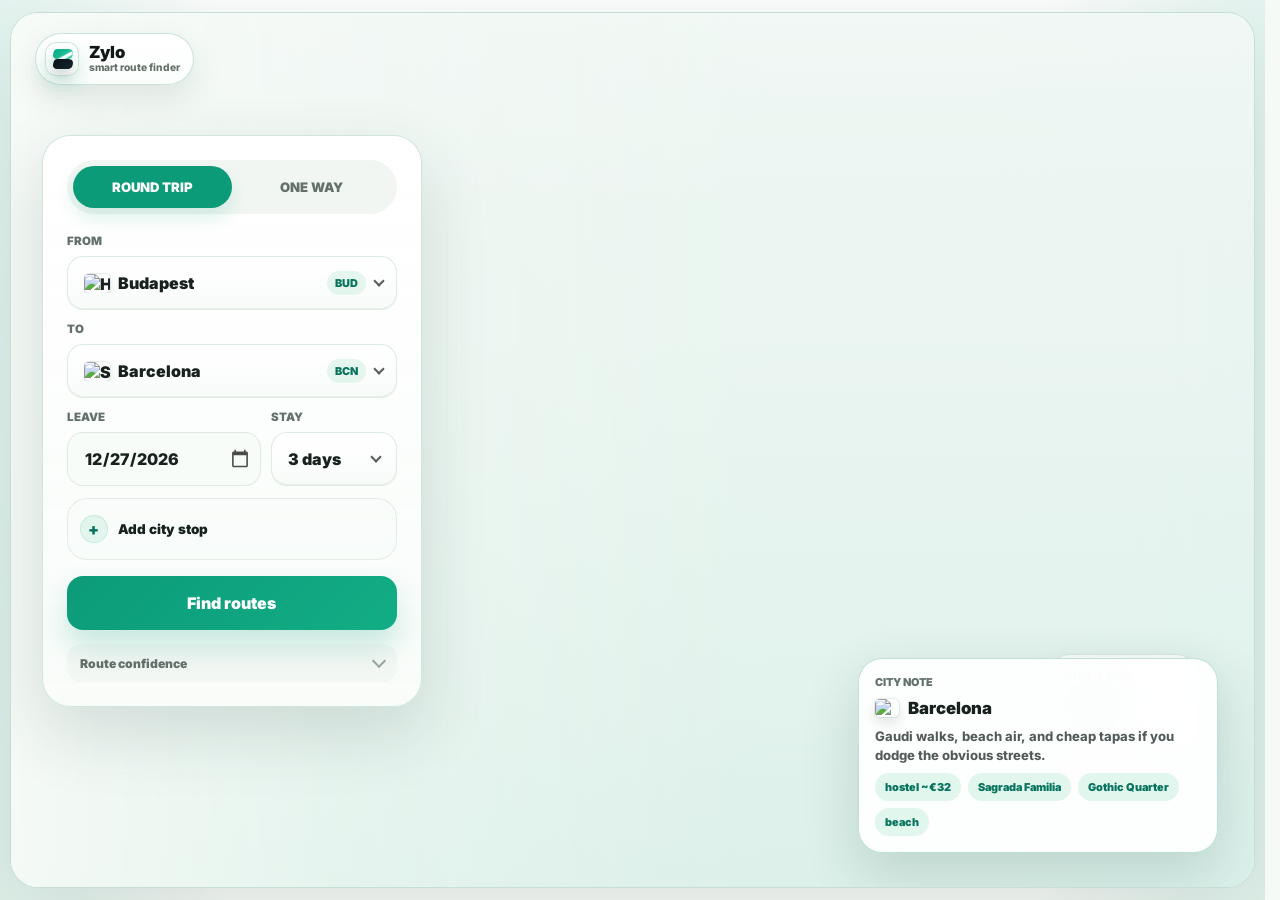
==== app.html @ 93e53271 "Fix city dropdown layering" ====
<!doctype html>
<html lang="en">
  <head>
    <meta charset="UTF-8" />
    <meta name="viewport" content="width=device-width, initial-scale=1.0" />
    <title>Zylo route map</title>
    <link rel="preconnect" href="https://fonts.googleapis.com" />
    <link rel="preconnect" href="https://fonts.gstatic.com" crossorigin />
    <link
      href="https://fonts.googleapis.com/css2?family=Instrument+Serif:ital@0;1&family=Inter:wght@500;600;700;800;900&display=swap"
      rel="stylesheet"
    />
    <link
      rel="stylesheet"
      href="https://unpkg.com/leaflet@1.9.4/dist/leaflet.css"
      integrity="sha256-p4NxAoJBhIIN+hmNHrzRCf9tD/miZyoHS5obTRR9BMY="
      crossorigin=""
    />
    <link rel="stylesheet" href="./styles.css?v=46" />
  </head>
  <body>
    <main class="page">
      <section class="map-home" id="routePlanner" aria-label="Zylo route planner" tabindex="-1">
        <header class="topbar">
          <a class="brand" href="./index.html" aria-label="Zylo home">
            <span class="brand-mark" aria-hidden="true">
              <span></span>
            </span>
            <span>
              <strong>Zylo</strong>
              <small>smart route finder</small>
            </span>
          </a>
        </header>

        <div class="map-canvas">
          <div class="route-map" id="routeMap" aria-label="Route map"></div>

          <div class="map-caption">
            <p id="mapCaption">BUD &rarr; MXP &rarr; BCN</p>
            <strong id="mapPrice">&euro;100</strong>
            <span id="mapHint">clever stop preview</span>
          </div>

          <aside class="city-insight" id="cityInsight" aria-live="polite">
            <p class="eyebrow">City note</p>
            <h2 id="insightCity">Barcelona</h2>
            <p id="insightMood">Gaudi walks, beach air, and cheap tapas if you dodge the obvious streets.</p>
            <div class="insight-tags" id="insightTags"></div>
          </aside>
        </div>

        <form class="search-card" id="tripForm" aria-label="Trip search">
          <div class="trip-toggle" role="radiogroup" aria-label="Trip type">
            <label>
              <input type="radio" name="tripType" value="round" checked />
              <span>Round trip</span>
            </label>
            <label>
              <input type="radio" name="tripType" value="oneway" />
              <span>One way</span>
            </label>
          </div>

          <div class="fields">
            <label>
              <span>From</span>
              <select id="fromCity" name="fromCity"></select>
            </label>
            <label>
              <span>To</span>
              <select id="toCity" name="toCity"></select>
            </label>
            <div class="mini-fields">
              <label>
                <span>Leave</span>
                <input id="dateOut" name="dateOut" type="date" />
              </label>
              <label id="lengthField">
                <span>Stay</span>
                <select id="tripLength" name="tripLength">
                  <option value="1">1 day</option>
                  <option value="2">2 days</option>
                  <option value="3" selected>3 days</option>
                  <option value="5">5 days</option>
                  <option value="7">1 week</option>
                </select>
              </label>
            </div>
            <div class="stopover-card">
              <label class="stop-toggle">
                <input id="addStop" type="checkbox" />
                <span>Add city stop</span>
              </label>
              <div class="stop-fields" id="stopFields">
                <label>
                  <span>Stop city</span>
                  <select id="stopCity" name="stopCity"></select>
                </label>
                <label>
                  <span>Stop days</span>
                  <select id="stopLength" name="stopLength">
                    <option value="1">1 day</option>
                    <option value="2" selected>2 days</option>
                    <option value="3">3 days</option>
                  </select>
                </label>
              </div>
            </div>
          </div>

          <button class="search-button" type="submit">Find routes</button>

          <details class="options">
            <summary>Route confidence</summary>
            <div class="option-grid">
              <label class="budget">
                <span>Budget <output id="budgetValue" for="budget">&euro;180</output></span>
                <input id="budget" name="budget" type="range" min="40" max="260" value="180" step="5" />
              </label>
              <label class="check">
                <input id="nearbyAirports" type="checkbox" checked />
                <span>
                  <span class="check-copy">
                    <strong>Nearby airports</strong>
                    <small>Try nearby cities when fares spike.</small>
                  </span>
                </span>
              </label>
              <label class="check">
                <input id="selfTransfer" type="checkbox" checked />
                <span>
                  <span class="check-copy">
                    <strong>Clever stops</strong>
                    <small>Include separate-ticket stopovers.</small>
                  </span>
                </span>
              </label>
              <label class="check">
                <input id="includeHostel" type="checkbox" checked />
                <span>
                  <span class="check-copy">
                    <strong>Hostel estimate</strong>
                    <small>Show rough overnight cost impact.</small>
                  </span>
                </span>
              </label>
              <label class="check">
                <input id="flexDates" type="checkbox" checked />
                <span>
                  <span class="check-copy">
                    <strong>Free month scan</strong>
                    <small>Try leave dates and stay lengths in the next 30 days.</small>
                  </span>
                </span>
              </label>
              <label class="check">
                <input id="backpackOnly" type="checkbox" checked />
                <span>
                  <span class="check-copy">
                    <strong>Backpack only</strong>
                    <small>Keep fares without cabin bag add-ons.</small>
                  </span>
                </span>
              </label>
              <label class="check">
                <input id="lowStress" type="checkbox" checked />
                <span>
                  <span class="check-copy">
                    <strong>Low stress</strong>
                    <small>Prefer simple routes over risky tricks.</small>
                  </span>
                </span>
              </label>
              <label class="check">
                <input id="airportSleep" type="checkbox" />
                <span>
                  <span class="check-copy">
                    <strong>Airport sleep ok</strong>
                    <small>Be more open to rough stopovers.</small>
                  </span>
                </span>
              </label>
              <div class="style-card" role="radiogroup" aria-label="Trip rating style">
                <div class="style-head">
                  <strong>Rating style</strong>
                  <small>Tell the brain what best means.</small>
                </div>
                <div class="style-options">
                  <label>
                    <input type="radio" name="tripStyle" value="balanced" checked />
                    <span>Best value</span>
                  </label>
                  <label>
                    <input type="radio" name="tripStyle" value="short" />
                    <span>Short cheap</span>
                  </label>
                  <label>
                    <input type="radio" name="tripStyle" value="longer" />
                    <span>Stay longer</span>
                  </label>
                </div>
              </div>
              <label class="budget">
                <span>Hostel comfort <output id="hostelLimitValue" for="hostelLimit">&euro;30/night</output></span>
                <input id="hostelLimit" name="hostelLimit" type="range" min="15" max="60" value="30" step="5" />
              </label>
            </div>
          </details>
        </form>
      </section>

      <section class="results" id="results" hidden>
        <div class="results-head">
          <div>
            <p class="eyebrow">Recommendations</p>
            <h2 id="resultsTitle">Best routes</h2>
          </div>
          <div class="result-meta">
            <span id="resultCount">0 routes</span>
            <span id="dataNote">Prototype fares</span>
          </div>
        </div>
        <div class="cards" id="cards"></div>
      </section>
    </main>

    <template id="routeTemplate">
      <article class="route-card">
        <div class="route-photo">
          <img alt="" loading="lazy" />
          <span class="route-badge"></span>
        </div>
        <div class="route-body">
          <div class="route-top">
            <div>
              <p class="airport-line"></p>
              <h3></h3>
            </div>
            <strong class="route-price"></strong>
          </div>
          <p class="verdict"></p>
          <div class="brain-note"></div>
          <div class="chips"></div>
          <div class="leg-groups"></div>
        </div>
        <aside class="route-side">
          <dl></dl>
          <div class="booking-links"></div>
        </aside>
      </article>
    </template>

    <script
      src="https://unpkg.com/leaflet@1.9.4/dist/leaflet.js"
      integrity="sha256-20nQCchB9co0qIjJZRGuk2/Z9VM+kNiyxNV1lvTlZBo="
      crossorigin=""
    ></script>
    <script src="./app.js?v=39"></script>
  </body>
</html>
---- styles.css ----
:root {
  --paper: #f6faf6;
  --card: #ffffff;
  --ink: #17211d;
  --muted: #64716b;
  --line: #dce8df;
  --soft: #f1f6f2;
  --green: #0c9b79;
  --green-dark: #08745d;
  --green-soft: #e2f6ed;
  --red: #ff6078;
  --gold: #f6b93d;
  --blue: #5277ff;
  --shadow: 0 24px 70px rgba(24, 60, 47, 0.12);
}

* {
  box-sizing: border-box;
}

html {
  width: 100%;
  max-width: 100%;
  overflow-x: hidden;
  background: var(--paper);
  scroll-behavior: smooth;
  scrollbar-gutter: stable;
}

body {
  width: 100%;
  max-width: 100%;
  min-height: 100vh;
  min-height: 100svh;
  margin: 0;
  overflow-x: hidden;
  color: var(--ink);
  background:
    linear-gradient(90deg, rgba(12, 155, 121, 0.1), transparent 18%, transparent 82%, rgba(12, 155, 121, 0.1)),
    linear-gradient(180deg, rgba(255, 255, 255, 0.72), rgba(246, 250, 246, 0)),
    linear-gradient(180deg, #f8fbf8, #f4faf6 58%, #f9fbf8);
  font-family: Inter, ui-sans-serif, system-ui, -apple-system, BlinkMacSystemFont, "Segoe UI", sans-serif;
  letter-spacing: 0;
}

@supports (overflow: clip) {
  html,
  body {
    overflow-x: clip;
  }
}

img,
svg,
canvas,
video {
  max-width: 100%;
}

button,
input,
select {
  font: inherit;
}

button {
  cursor: pointer;
}

.page {
  --page-pad-y: clamp(6px, 0.9vw, 12px);
  --page-pad-y-total: clamp(12px, 1.8vw, 24px);
  --page-pad-x: clamp(6px, 0.8vw, 14px);
  width: 100%;
  max-width: none;
  min-height: 100vh;
  min-height: 100svh;
  margin: 0 auto;
  padding: var(--page-pad-y) var(--page-pad-x);
  overflow-x: hidden;
}

@supports (overflow: clip) {
  .page {
    overflow-x: clip;
  }
}

.landing-body {
  background:
    radial-gradient(circle at 13% 18%, rgba(12, 155, 121, 0.14), transparent 26%),
    radial-gradient(circle at 84% 12%, rgba(255, 96, 120, 0.1), transparent 22%),
    linear-gradient(180deg, #fbfdfb 0%, #f3faf5 62%, #f8fbf8 100%);
}

.landing-shell {
  width: min(1500px, calc(100% - clamp(18px, 4vw, 72px)));
  min-height: 100vh;
  min-height: 100svh;
  margin: 0 auto;
  padding: clamp(18px, 2.2vw, 34px) 0 clamp(34px, 4vw, 70px);
}

.landing-nav {
  display: flex;
  align-items: center;
  justify-content: space-between;
  gap: 18px;
  min-width: 0;
}

.landing-brand {
  text-decoration: none;
}

.landing-links {
  display: flex;
  align-items: center;
  gap: 8px;
  padding: 5px;
  border: 1px solid rgba(220, 232, 223, 0.9);
  border-radius: 999px;
  background: rgba(255, 255, 255, 0.62);
  box-shadow: 0 18px 42px rgba(24, 60, 47, 0.08);
  backdrop-filter: blur(16px);
}

.landing-links a {
  display: inline-flex;
  align-items: center;
  justify-content: center;
  min-height: 36px;
  padding: 0 14px;
  border-radius: 999px;
  color: var(--muted);
  text-decoration: none;
  font-size: 0.82rem;
  font-weight: 900;
}

.landing-links a:last-child {
  color: #fff;
  background: var(--ink);
}

.landing-hero {
  display: grid;
  grid-template-columns: minmax(0, 0.92fr) minmax(560px, 1.08fr);
  align-items: center;
  gap: clamp(34px, 5vw, 86px);
  min-height: calc(100svh - 128px);
  padding: clamp(42px, 6vh, 82px) 0 clamp(26px, 4vh, 54px);
}

.landing-copy {
  min-width: 0;
}

.landing-copy h1 {
  max-width: 720px;
  margin: 0;
  color: #101916;
  font-family: "Instrument Serif", Georgia, serif;
  font-size: clamp(4.4rem, 7.2vw, 8.4rem);
  font-weight: 400;
  letter-spacing: 0;
  line-height: 0.84;
}

.landing-copy > p:not(.eyebrow) {
  max-width: 620px;
  margin: 26px 0 0;
  color: rgba(23, 33, 29, 0.72);
  font-size: clamp(1rem, 1.25vw, 1.18rem);
  font-weight: 750;
  line-height: 1.55;
}

.landing-actions {
  display: flex;
  align-items: center;
  flex-wrap: wrap;
  gap: 14px;
  margin-top: 30px;
}

.landing-cta {
  display: inline-flex;
  align-items: center;
  justify-content: center;
  min-height: 58px;
  padding: 0 28px;
  border-radius: 999px;
  color: #fff;
  background: var(--green);
  box-shadow: 0 18px 44px rgba(12, 155, 121, 0.22);
  text-decoration: none;
  font-weight: 950;
  transition:
    transform 160ms ease,
    box-shadow 160ms ease,
    background 160ms ease;
}

.landing-cta:hover,
.landing-cta:focus-visible {
  background: var(--green-dark);
  box-shadow: 0 24px 56px rgba(12, 155, 121, 0.25);
  transform: translateY(-2px);
}

.landing-actions span {
  color: var(--muted);
  font-size: 0.86rem;
  font-weight: 850;
}

.hero-product {
  position: relative;
  min-height: 620px;
  overflow: hidden;
  border: 1px solid rgba(199, 225, 215, 0.94);
  border-radius: clamp(28px, 3vw, 42px);
  background:
    linear-gradient(90deg, rgba(255, 255, 255, 0.9), rgba(255, 255, 255, 0.22) 40%, rgba(255, 255, 255, 0)),
    linear-gradient(135deg, rgba(12, 155, 121, 0.12), transparent 34%),
    #dbeee9;
  box-shadow:
    0 34px 90px rgba(24, 60, 47, 0.14),
    inset 0 1px 0 rgba(255, 255, 255, 0.92);
}

.hero-product::before {
  content: "";
  position: absolute;
  inset: 0;
  background:
    radial-gradient(circle at 24% 28%, rgba(255, 255, 255, 0.9), transparent 9%),
    radial-gradient(circle at 74% 30%, rgba(255, 255, 255, 0.62), transparent 14%),
    linear-gradient(28deg, transparent 0 38%, rgba(255, 255, 255, 0.38) 39% 41%, transparent 42%),
    linear-gradient(152deg, transparent 0 32%, rgba(24, 60, 47, 0.09) 33% 34%, transparent 35%),
    repeating-linear-gradient(28deg, rgba(24, 60, 47, 0.06) 0 1px, transparent 1px 58px),
    linear-gradient(180deg, rgba(255, 255, 255, 0.28), transparent);
  opacity: 0.8;
}

.hero-search {
  position: absolute;
  left: clamp(22px, 4vw, 54px);
  top: clamp(28px, 6vh, 70px);
  z-index: 2;
  width: min(470px, calc(100% - 44px));
  padding: 18px;
  border: 1px solid rgba(220, 232, 223, 0.94);
  border-radius: 30px;
  background: rgba(255, 255, 255, 0.9);
  box-shadow: 0 28px 72px rgba(24, 60, 47, 0.14);
  backdrop-filter: blur(18px);
}

.hero-tabs {
  display: grid;
  grid-template-columns: 1fr 1fr;
  gap: 5px;
  padding: 5px;
  border-radius: 999px;
  background: var(--soft);
}

.hero-tabs span {
  display: grid;
  min-height: 42px;
  place-items: center;
  border-radius: 999px;
  color: var(--muted);
  font-size: 0.78rem;
  font-weight: 950;
  text-transform: uppercase;
}

.hero-tabs span:first-child {
  color: #fff;
  background: var(--green);
  box-shadow: 0 12px 24px rgba(12, 155, 121, 0.18);
}

.hero-fields {
  display: grid;
  gap: 10px;
  margin: 18px 0;
}

.hero-fields div {
  display: grid;
  gap: 5px;
  min-height: 70px;
  padding: 14px 16px;
  border: 1px solid rgba(220, 232, 223, 0.94);
  border-radius: 18px;
  background: rgba(246, 250, 246, 0.74);
}

.hero-fields small,
.route-fare small,
.deal-card small {
  color: var(--muted);
  font-size: 0.74rem;
  font-weight: 950;
  text-transform: uppercase;
}

.hero-fields strong {
  color: var(--ink);
  font-size: 1.06rem;
  font-weight: 950;
}

.hero-search > a {
  display: grid;
  min-height: 54px;
  place-items: center;
  border-radius: 18px;
  color: #fff;
  background: var(--green);
  text-decoration: none;
  font-weight: 950;
}

.hero-map {
  position: absolute;
  inset: 0;
  z-index: 1;
}

.hero-map svg {
  position: absolute;
  right: 2%;
  bottom: 17%;
  width: 74%;
  height: auto;
  overflow: visible;
}

.hero-map path {
  fill: none;
  stroke: rgba(23, 33, 29, 0.62);
  stroke-width: 5;
  stroke-linecap: round;
  stroke-dasharray: 14 12;
}

.map-dot {
  position: absolute;
  z-index: 2;
  width: 17px;
  height: 17px;
  border: 5px solid #fff;
  border-radius: 999px;
  box-shadow: 0 10px 24px rgba(24, 60, 47, 0.18);
}

.map-dot--bud {
  right: 13%;
  top: 30%;
  background: var(--green);
}

.map-dot--bcn {
  left: 44%;
  bottom: 24%;
  background: var(--red);
}

.city-chip {
  position: absolute;
  z-index: 3;
  min-height: 42px;
  padding: 0 18px;
  border-radius: 999px;
  background: rgba(255, 255, 255, 0.9);
  box-shadow: 0 18px 36px rgba(24, 60, 47, 0.12);
  color: var(--ink);
  font-weight: 950;
  line-height: 42px;
}

.city-chip--bud {
  right: 6%;
  top: 27%;
}

.city-chip--bcn {
  left: 48%;
  bottom: 21%;
  background: var(--pink);
}

.route-fare {
  position: absolute;
  right: clamp(22px, 4vw, 52px);
  bottom: clamp(24px, 5vh, 56px);
  z-index: 4;
  display: grid;
  width: min(260px, 42%);
  gap: 4px;
  padding: 22px;
  border: 1px solid rgba(220, 232, 223, 0.94);
  border-radius: 28px;
  background: rgba(255, 255, 255, 0.92);
  box-shadow: 0 28px 72px rgba(24, 60, 47, 0.14);
  backdrop-filter: blur(18px);
}

.route-fare strong {
  color: #dc5c45;
  font-family: "Instrument Serif", Georgia, serif;
  font-size: clamp(3rem, 5vw, 4.8rem);
  font-weight: 400;
  line-height: 0.85;
}

.route-fare span {
  color: var(--green-dark);
  font-size: 0.86rem;
  font-weight: 950;
}

.landing-strip {
  display: grid;
  grid-template-columns: repeat(3, minmax(0, 1fr));
  gap: 14px;
  margin-top: 8px;
}

.landing-strip article,
.deal-card {
  border: 1px solid rgba(220, 232, 223, 0.94);
  border-radius: 26px;
  background: rgba(255, 255, 255, 0.72);
  box-shadow: 0 18px 50px rgba(24, 60, 47, 0.08);
  backdrop-filter: blur(14px);
}

.landing-strip article {
  min-height: 150px;
  padding: 24px;
}

.landing-strip span {
  display: inline-flex;
  align-items: center;
  justify-content: center;
  width: 38px;
  height: 38px;
  margin-bottom: 16px;
  border-radius: 14px;
  color: var(--green-dark);
  background: var(--green-soft);
  font-size: 0.78rem;
  font-weight: 950;
}

.landing-strip strong {
  display: block;
  color: var(--ink);
  font-size: 1.02rem;
  font-weight: 950;
}

.landing-strip p,
.deal-card p {
  margin: 8px 0 0;
  color: var(--muted);
  font-size: 0.92rem;
  font-weight: 750;
  line-height: 1.42;
}

.landing-deals {
  display: grid;
  grid-template-columns: 0.86fr 1.14fr;
  align-items: start;
  gap: clamp(26px, 4vw, 58px);
  padding: clamp(70px, 8vw, 120px) 0 20px;
}

.landing-deals h2 {
  max-width: 560px;
  margin: 0;
  color: var(--ink);
  font-family: "Instrument Serif", Georgia, serif;
  font-size: clamp(3.8rem, 6.2vw, 7.4rem);
  font-weight: 400;
  line-height: 0.82;
}

.deal-grid {
  display: grid;
  gap: 14px;
}

.deal-card {
  display: grid;
  grid-template-columns: minmax(0, 1fr) auto;
  gap: 8px 18px;
  padding: 22px;
}

.deal-card h3 {
  margin: 0;
  color: var(--ink);
  font-size: 1.14rem;
  font-weight: 950;
}

.deal-card strong {
  grid-row: span 2;
  color: var(--green);
  font-family: "Instrument Serif", Georgia, serif;
  font-size: 3.4rem;
  font-weight: 400;
  line-height: 0.9;
}

.deal-card p {
  grid-column: 1 / -1;
}

.deal-card--best {
  border-color: rgba(12, 155, 121, 0.28);
  background: linear-gradient(135deg, rgba(226, 246, 237, 0.92), rgba(255, 255, 255, 0.82));
}

.intro-home {
  position: relative;
  display: grid;
  grid-template-rows: auto minmax(0, 1fr) auto;
  width: 100%;
  min-height: calc(100vh - 82px);
  min-height: calc(100svh - 82px);
  margin-bottom: clamp(10px, 1.2vw, 16px);
  overflow: hidden;
  border: 1px solid rgba(210, 229, 218, 0.94);
  border-radius: clamp(24px, 2.4vw, 36px);
  background:
    linear-gradient(90deg, rgba(246, 250, 246, 0.99) 0 30%, rgba(246, 250, 246, 0.86) 52%, rgba(246, 250, 246, 0.6)),
    linear-gradient(180deg, rgba(255, 255, 255, 0.2), rgba(226, 246, 237, 0.72)),
    url("https://images.unsplash.com/photo-1549877452-9c387954fbc2?auto=format&fit=crop&w=1400&q=82") left bottom / 44vw auto no-repeat,
    url("https://images.unsplash.com/photo-1539037116277-4db20889f2d4?auto=format&fit=crop&w=1400&q=82") right 8% top 12% / 46vw auto no-repeat,
    #f8fbf8;
  box-shadow:
    0 32px 86px rgba(24, 60, 47, 0.11),
    inset 0 1px 0 rgba(255, 255, 255, 0.92);
}

.intro-home::before {
  content: "";
  position: absolute;
  inset: 0;
  pointer-events: none;
  background:
    radial-gradient(circle at 24% 34%, rgba(12, 155, 121, 0.13), transparent 24%),
    radial-gradient(circle at 74% 30%, rgba(255, 96, 120, 0.14), transparent 20%),
    linear-gradient(180deg, rgba(255, 255, 255, 0.76), transparent 42%, rgba(246, 250, 246, 0.98));
}

.intro-home::after {
  content: "";
  position: absolute;
  right: clamp(18px, 4vw, 78px);
  bottom: clamp(90px, 13vh, 150px);
  width: min(44vw, 560px);
  aspect-ratio: 1.65;
  border: 1px solid rgba(255, 255, 255, 0.7);
  border-radius: 36px;
  background:
    linear-gradient(135deg, rgba(255, 255, 255, 0.18), rgba(255, 255, 255, 0.48)),
    rgba(255, 255, 255, 0.26);
  box-shadow:
    0 34px 90px rgba(24, 60, 47, 0.12),
    inset 0 1px 0 rgba(255, 255, 255, 0.82);
  transform: rotate(-4deg);
  backdrop-filter: blur(12px);
}

.intro-nav {
  position: relative;
  z-index: 2;
  display: flex;
  align-items: center;
  justify-content: space-between;
  gap: 18px;
  padding: clamp(18px, 2.1vw, 30px) clamp(20px, 4vw, 72px);
}

.brand--intro {
  box-shadow: 0 18px 42px rgba(24, 60, 47, 0.12);
}

.intro-nav-link {
  display: inline-flex;
  align-items: center;
  justify-content: center;
  min-height: 42px;
  padding: 0 18px;
  border: 1px solid rgba(190, 224, 211, 0.94);
  border-radius: 999px;
  color: var(--ink);
  background: rgba(255, 255, 255, 0.74);
  text-decoration: none;
  font-size: 0.86rem;
  font-weight: 900;
  box-shadow: 0 14px 32px rgba(24, 60, 47, 0.08);
  backdrop-filter: blur(14px);
}

.intro-copy {
  position: relative;
  z-index: 2;
  align-self: center;
  width: min(720px, calc(100% - 42px));
  margin-left: clamp(20px, 15vw, 280px);
  padding: clamp(36px, 6vh, 66px) 0 clamp(28px, 5vh, 48px);
}

.intro-copy .eyebrow {
  margin-bottom: 14px;
}

.intro-copy h1 {
  max-width: 760px;
  margin: 0;
  color: #101916;
  font-family: "Instrument Serif", Georgia, serif;
  font-size: clamp(4.2rem, 10vw, 10.4rem);
  font-weight: 400;
  letter-spacing: 0;
  line-height: 0.78;
}

.intro-copy p:not(.eyebrow) {
  max-width: 600px;
  margin: clamp(24px, 3vw, 34px) 0 0;
  color: rgba(23, 33, 29, 0.72);
  font-size: clamp(1rem, 1.3vw, 1.2rem);
  font-weight: 700;
  line-height: 1.48;
}

.intro-actions {
  display: flex;
  align-items: center;
  flex-wrap: wrap;
  gap: 14px;
  margin-top: 28px;
}

.intro-button {
  display: inline-flex;
  align-items: center;
  justify-content: center;
  min-height: 58px;
  padding: 0 26px;
  border-radius: 999px;
  color: #fff;
  background: #101916;
  text-decoration: none;
  font-weight: 900;
  box-shadow: 0 18px 44px rgba(16, 25, 22, 0.18);
  transition:
    transform 160ms ease,
    box-shadow 160ms ease;
}

.intro-button:hover,
.intro-button:focus-visible {
  transform: translateY(-2px);
  box-shadow: 0 22px 52px rgba(16, 25, 22, 0.22);
}

.intro-actions span {
  color: var(--muted);
  font-size: 0.84rem;
  font-weight: 800;
}

.intro-scene {
  position: absolute;
  z-index: 2;
  right: clamp(32px, 7vw, 130px);
  bottom: clamp(114px, 16vh, 184px);
  width: min(34vw, 430px);
  aspect-ratio: 1.35;
  pointer-events: none;
}

.intro-photo {
  position: absolute;
  overflow: hidden;
  border: 1px solid rgba(255, 255, 255, 0.78);
  border-radius: 28px;
  background-position: center;
  background-size: cover;
  box-shadow: 0 22px 56px rgba(24, 60, 47, 0.16);
}

.intro-photo::after {
  content: "";
  position: absolute;
  inset: 0;
  background: linear-gradient(180deg, rgba(255, 255, 255, 0.1), rgba(12, 155, 121, 0.18));
}

.intro-photo--budapest {
  left: 0;
  bottom: 0;
  width: 72%;
  height: 66%;
  background-image: url("https://images.unsplash.com/photo-1549877452-9c387954fbc2?auto=format&fit=crop&w=900&q=82");
  transform: rotate(-5deg);
}

.intro-photo--barcelona {
  right: 0;
  top: 0;
  width: 64%;
  height: 58%;
  background-image: url("https://images.unsplash.com/photo-1539037116277-4db20889f2d4?auto=format&fit=crop&w=900&q=82");
  transform: rotate(7deg);
}

.intro-ticket {
  position: absolute;
  left: 26%;
  top: 28%;
  display: grid;
  width: min(250px, 62%);
  gap: 4px;
  padding: 18px 20px;
  border: 1px solid rgba(220, 232, 223, 0.9);
  border-radius: 26px;
  background: rgba(255, 255, 255, 0.88);
  box-shadow: 0 22px 58px rgba(24, 60, 47, 0.14);
  backdrop-filter: blur(14px);
}

.intro-ticket small {
  color: var(--muted);
  font-size: 0.76rem;
  font-weight: 900;
}

.intro-ticket strong {
  color: #dc5c45;
  font-family: "Instrument Serif", Georgia, serif;
  font-size: clamp(2.5rem, 4vw, 4rem);
  font-weight: 400;
  line-height: 0.82;
}

.intro-ticket span {
  color: var(--green-dark);
  font-size: 0.8rem;
  font-weight: 900;
}

.intro-sticker {
  position: absolute;
  display: grid;
  place-items: center;
  width: clamp(50px, 5.4vw, 72px);
  aspect-ratio: 1;
  border: 1px solid rgba(220, 232, 223, 0.82);
  border-radius: 22px;
  background: rgba(255, 255, 255, 0.86);
  box-shadow: 0 18px 42px rgba(24, 60, 47, 0.12);
  font-size: clamp(1.4rem, 2.2vw, 2rem);
  animation: float-soft 5.5s ease-in-out infinite;
  backdrop-filter: blur(12px);
}

.intro-sticker--plane {
  left: 5%;
  top: 0;
}

.intro-sticker--bed {
  right: 8%;
  bottom: 2%;
  animation-delay: -1.4s;
}

.intro-sticker--bag {
  right: -4%;
  top: 38%;
  animation-delay: -2.6s;
}

.intro-proof {
  position: relative;
  z-index: 2;
  display: flex;
  align-items: center;
  justify-content: center;
  flex-wrap: wrap;
  gap: 10px;
  padding: 0 clamp(20px, 4vw, 72px) clamp(22px, 3vw, 34px);
}

.intro-proof span {
  display: inline-flex;
  align-items: center;
  min-height: 36px;
  padding: 0 16px;
  border: 1px solid rgba(220, 232, 223, 0.94);
  border-radius: 999px;
  color: var(--muted);
  background: rgba(255, 255, 255, 0.72);
  font-size: 0.82rem;
  font-weight: 900;
  box-shadow: 0 12px 28px rgba(24, 60, 47, 0.06);
  backdrop-filter: blur(12px);
}

.map-home {
  position: relative;
  width: 100%;
  height: calc(100vh - var(--page-pad-y-total));
  height: calc(100svh - var(--page-pad-y-total));
  min-height: 620px;
  min-height: min(620px, calc(100svh - var(--page-pad-y-total)));
  min-width: 0;
  overflow: hidden;
  border: 1px solid rgba(195, 222, 211, 0.94);
  border-radius: clamp(22px, 2.2vw, 34px);
  background:
    linear-gradient(90deg, rgba(255, 255, 255, 0.98), rgba(255, 255, 255, 0.48) 34%, rgba(255, 255, 255, 0.08)),
    #edf6ef;
  box-shadow:
    0 30px 90px rgba(24, 60, 47, 0.13),
    inset 0 1px 0 rgba(255, 255, 255, 0.92);
}

.map-home::before {
  content: "";
  position: absolute;
  inset: 0;
  z-index: 3;
  pointer-events: none;
  border-radius: inherit;
  background:
    linear-gradient(90deg, rgba(12, 155, 121, 0.12), transparent 22%, transparent 78%, rgba(82, 119, 255, 0.08)),
    linear-gradient(180deg, rgba(255, 255, 255, 0.42), transparent 24%, transparent 76%, rgba(12, 155, 121, 0.06));
  mix-blend-mode: soft-light;
}

.topbar {
  position: relative;
  z-index: 5;
  display: flex;
  align-items: center;
  min-width: 0;
  padding: clamp(14px, 1.9vw, 20px) clamp(14px, 2.3vw, 24px);
}

.brand {
  display: flex;
  align-items: center;
  min-width: 0;
}

.brand {
  width: max-content;
  max-width: 100%;
  gap: 10px;
  padding: 8px 13px 8px 9px;
  border: 1px solid rgba(190, 224, 211, 0.82);
  border-radius: 999px;
  color: var(--ink);
  background:
    linear-gradient(180deg, rgba(255, 255, 255, 0.92), rgba(249, 253, 250, 0.78)),
    rgba(255, 255, 255, 0.82);
  text-decoration: none;
  box-shadow: 0 14px 32px rgba(24, 60, 47, 0.1);
  backdrop-filter: blur(14px);
}

.brand-mark {
  position: relative;
  width: 34px;
  height: 34px;
  flex: 0 0 auto;
  border-radius: 11px;
  background:
    radial-gradient(circle at 24% 78%, rgba(255, 255, 255, 0.9) 0 2px, transparent 3px),
    linear-gradient(145deg, rgba(255, 255, 255, 0.86), rgba(246, 250, 246, 0.34));
  box-shadow:
    inset 0 0 0 1px rgba(196, 230, 217, 0.9),
    0 10px 22px rgba(12, 155, 121, 0.15);
}

.brand-mark::before,
.brand-mark::after,
.brand-mark span {
  content: "";
  position: absolute;
  left: 8px;
  width: 20px;
  height: 10px;
  border-radius: 3px 6px 3px 6px;
  transform: skewX(-18deg) rotate(-1deg);
}

.brand-mark::before {
  top: 7px;
  background: linear-gradient(135deg, #07a985, #32d1a4);
  box-shadow: 0 6px 12px rgba(12, 155, 121, 0.23);
}

.brand-mark::after {
  top: 17px;
  background: linear-gradient(135deg, #07131a, #15242b);
  box-shadow: 0 7px 14px rgba(7, 19, 26, 0.22);
}

.brand-mark span {
  top: 14px;
  left: 9px;
  width: 18px;
  height: 4px;
  border-radius: 999px;
  background: rgba(255, 255, 255, 0.96);
  transform: skewX(-24deg) rotate(-36deg);
  box-shadow: 0 0 0 1px rgba(255, 255, 255, 0.22);
}

.brand span:last-child {
  display: grid;
  min-width: 0;
  gap: 1px;
}

.brand strong {
  color: #101916;
  font-size: 1.04rem;
  font-weight: 900;
  letter-spacing: -0.01em;
  line-height: 0.94;
}

.brand small {
  color: var(--muted);
  font-size: 0.64rem;
  font-weight: 800;
  line-height: 1;
}

.map-canvas {
  position: absolute;
  inset: 0;
  z-index: 1;
  overflow: hidden;
  isolation: isolate;
}

.route-map {
  position: absolute;
  inset: 0;
  z-index: 0;
  background: #eaf5f0;
}

.route-map::after {
  content: "";
  position: absolute;
  inset: 0;
  z-index: 350;
  pointer-events: none;
  background:
    linear-gradient(90deg, rgba(246, 250, 246, 0.98), rgba(246, 250, 246, 0.36) 26%, rgba(246, 250, 246, 0.04) 58%),
    linear-gradient(180deg, rgba(246, 250, 246, 0.18), transparent 36%, rgba(12, 155, 121, 0.06));
}

.leaflet-container {
  width: 100%;
  height: 100%;
  background: #eaf5f0;
  font-family: inherit;
}

.leaflet-control-container {
  font-family: inherit;
}

.leaflet-tile-pane {
  filter: saturate(0.74) contrast(0.94) brightness(1.06);
}

.leaflet-marker-icon.city-pin-icon {
  width: auto !important;
  height: auto !important;
  border: 0;
  background: transparent;
  overflow: visible !important;
  pointer-events: none;
}

.leaflet-control-attribution {
  color: rgba(100, 113, 107, 0.72);
  background: rgba(255, 255, 255, 0.55) !important;
  border-radius: 999px 0 0 0;
  font-size: 0.62rem;
}

.leaflet-overlay-pane svg path.route-shadow {
  stroke: rgba(255, 255, 255, 0.88);
  stroke-width: 8;
  stroke-linecap: round;
}

.leaflet-overlay-pane svg path.route-line {
  stroke: rgba(23, 33, 29, 0.72);
  stroke-width: 3;
  stroke-linecap: round;
  stroke-dasharray: 9 8;
}

.city-pin {
  --pin-bg: rgba(232, 248, 241, 0.92);
  --pin-border: rgba(196, 225, 214, 0.88);
  --pin-dot: #121a17;
  --pin-shadow: rgba(24, 60, 47, 0.16);
  display: inline-flex;
  align-items: center;
  gap: 9px;
  min-height: 30px;
  padding: 0;
  color: var(--ink);
  filter: drop-shadow(0 12px 20px rgba(24, 60, 47, 0.12));
  font-size: 0.92rem;
  font-weight: 900;
  line-height: 1;
  white-space: nowrap;
}

.city-pin i {
  position: relative;
  z-index: 2;
  width: 13px;
  height: 13px;
  flex: 0 0 auto;
  border-radius: 50%;
  background: var(--pin-dot);
  box-shadow:
    0 0 0 5px rgba(255, 255, 255, 0.82),
    0 8px 18px var(--pin-shadow);
}

.city-pin.to {
  --pin-bg: rgba(255, 235, 239, 0.94);
  --pin-border: rgba(255, 185, 196, 0.86);
  --pin-dot: var(--red);
  --pin-shadow: rgba(255, 96, 120, 0.24);
}

.city-pin.stop {
  --pin-bg: rgba(255, 245, 218, 0.94);
  --pin-border: rgba(239, 196, 106, 0.86);
  --pin-dot: #f3b72b;
  --pin-shadow: rgba(243, 183, 43, 0.24);
}

.city-pin span {
  position: relative;
  z-index: 1;
  display: inline-flex;
  align-items: center;
  gap: 7px;
  min-height: 30px;
  padding: 0 11px;
  border: 1px solid var(--pin-border);
  border-radius: 999px;
  background: var(--pin-bg);
  box-shadow: 0 10px 22px rgba(24, 60, 47, 0.08);
  backdrop-filter: blur(10px);
}

.city-pin .flag-badge {
  width: 22px;
  height: 16px;
  border-radius: 5px;
}

.city-pin span::before {
  content: "";
  position: absolute;
  top: 50%;
  left: -8px;
  width: 8px;
  height: 2px;
  background: var(--pin-border);
  transform: translateY(-50%);
}

.map-caption {
  position: absolute;
  right: 56px;
  bottom: 130px;
  z-index: 1150;
  display: grid;
  gap: 3px;
  min-width: 150px;
  padding: 14px 16px;
  border: 1px solid rgba(213, 227, 217, 0.86);
  border-radius: 22px;
  background: rgba(255, 255, 255, 0.74);
  box-shadow: 0 18px 40px rgba(24, 60, 47, 0.09);
  backdrop-filter: blur(18px);
}

.map-caption p,
.map-caption span {
  margin: 0;
  color: var(--muted);
  font-size: 0.74rem;
  font-weight: 900;
}

.map-caption strong {
  color: var(--green);
  font-family: "Instrument Serif", Georgia, serif;
  font-size: 2.75rem;
  font-weight: 400;
  line-height: 0.9;
}

.city-insight {
  position: absolute;
  right: 36px;
  bottom: 34px;
  z-index: 1200;
  display: grid;
  gap: 9px;
  width: min(360px, calc(100% - 480px));
  min-width: 260px;
  padding: 16px;
  border: 1px solid rgba(190, 224, 211, 0.96);
  border-radius: 24px;
  background: rgba(255, 255, 255, 0.92);
  box-shadow: 0 22px 56px rgba(24, 60, 47, 0.16);
  backdrop-filter: blur(18px);
}

.city-insight[hidden] {
  display: none;
}

.city-insight .eyebrow {
  margin: 0;
  font-size: 0.68rem;
}

.city-insight h2 {
  display: inline-flex;
  align-items: center;
  gap: 9px;
  margin: 0;
  color: var(--ink);
  font-size: 1.05rem;
  font-weight: 950;
}

.city-insight p:not(.eyebrow) {
  margin: 0;
  color: rgba(23, 33, 29, 0.74);
  font-size: 0.82rem;
  font-weight: 750;
  line-height: 1.42;
}

.insight-tags {
  display: flex;
  flex-wrap: wrap;
  gap: 7px;
}

.insight-tags span {
  display: inline-flex;
  align-items: center;
  min-height: 28px;
  padding: 0 10px;
  border-radius: 999px;
  color: var(--green-dark);
  background: var(--green-soft);
  font-size: 0.68rem;
  font-weight: 950;
}

.search-card {
  --search-card-top: clamp(18px, 3.4vh, 34px);
  --search-card-left: clamp(18px, 2.4vw, 42px);
  position: relative;
  z-index: 1300;
  width: min(380px, calc(100% - clamp(36px, 8vw, 92px)));
  max-width: 100%;
  max-height: calc(100% - var(--search-card-top) - clamp(16px, 3vh, 28px));
  margin: var(--search-card-top) 0 0 var(--search-card-left);
  padding: clamp(18px, 2vw, 24px);
  overflow-x: hidden;
  overflow-y: auto;
  overscroll-behavior: contain;
  border: 1px solid rgba(204, 229, 219, 0.94);
  border-radius: 28px;
  background:
    linear-gradient(180deg, rgba(255, 255, 255, 0.93), rgba(248, 252, 249, 0.88)),
    rgba(255, 255, 255, 0.9);
  box-shadow:
    0 26px 68px rgba(24, 60, 47, 0.14),
    inset 0 1px 0 rgba(255, 255, 255, 0.92);
  backdrop-filter: blur(20px);
  scrollbar-color: rgba(12, 155, 121, 0.34) transparent;
  scrollbar-width: thin;
}

.search-card::-webkit-scrollbar {
  width: 8px;
}

.search-card::-webkit-scrollbar-track {
  background: transparent;
}

.search-card::-webkit-scrollbar-thumb {
  border: 2px solid rgba(255, 255, 255, 0.72);
  border-radius: 999px;
  background: rgba(12, 155, 121, 0.34);
}

.trip-toggle {
  --toggle-pad: 6px;
  position: relative;
  display: grid;
  grid-template-columns: 1fr 1fr;
  gap: 0;
  padding: var(--toggle-pad);
  margin-bottom: 20px;
  border-radius: 999px;
  background: var(--soft);
}

.trip-toggle label {
  position: relative;
  z-index: 1;
  display: grid;
  place-items: center;
  min-width: 0;
}

.trip-toggle label,
.check {
  position: relative;
}

.trip-toggle input,
.check input {
  position: absolute;
  opacity: 0;
}

.trip-toggle span {
  position: relative;
  z-index: 1;
  display: grid;
  place-items: center;
  justify-content: center;
  width: 100%;
  height: 100%;
  min-height: 42px;
  margin: 0;
  padding: 0;
  border-radius: 999px;
  color: var(--muted);
  font-size: 0.82rem;
  font-weight: 900;
  line-height: 1;
  text-align: center;
  transition:
    background 180ms ease,
    box-shadow 180ms ease,
    color 180ms ease;
}

.trip-toggle input:checked + span {
  color: #fff;
  background: var(--green);
  box-shadow: 0 10px 18px rgba(12, 155, 121, 0.14);
}

.fields {
  display: grid;
  min-width: 0;
  gap: 12px;
}

.mini-fields {
  display: grid;
  grid-template-columns: minmax(0, 1.22fr) minmax(126px, 0.78fr);
  min-width: 0;
  gap: 10px;
}

.stopover-card {
  display: grid;
  gap: 10px;
  padding: 12px;
  border: 1px solid rgba(220, 232, 223, 0.76);
  border-radius: 20px;
  background: rgba(248, 252, 249, 0.66);
}

.stop-toggle {
  display: flex;
  align-items: center;
  min-height: 36px;
  margin: 0;
  cursor: pointer;
}

.stop-toggle input {
  position: absolute;
  opacity: 0;
}

.stop-toggle > span {
  display: inline-flex;
  align-items: center;
  gap: 10px;
  margin: 0;
  color: var(--ink);
  font-size: 0.84rem;
  font-weight: 900;
  text-transform: none;
}

.stop-toggle > span::before {
  content: "+";
  display: grid;
  place-items: center;
  width: 28px;
  height: 28px;
  border-radius: 50%;
  color: var(--green-dark);
  background: var(--green-soft);
  font-size: 1rem;
  line-height: 1;
  box-shadow: inset 0 0 0 1px rgba(12, 155, 121, 0.12);
  transition:
    background 160ms ease,
    color 160ms ease,
    transform 160ms ease;
}

.stop-toggle input:checked + span::before {
  content: "✓";
  color: #fff;
  background: var(--green);
  transform: rotate(8deg);
}

.stop-fields {
  display: grid;
  grid-template-columns: minmax(0, 1fr) minmax(112px, 0.52fr);
  gap: 10px;
}

.stop-fields[hidden] {
  display: none;
}

label > span,
.budget > span {
  display: flex;
  justify-content: space-between;
  gap: 12px;
  margin: 0 0 8px;
  color: var(--muted);
  font-size: 0.72rem;
  font-weight: 900;
  text-transform: uppercase;
}

select,
input[type="date"] {
  width: 100%;
  height: 54px;
  padding: 0 30px 0 16px;
  border: 1px solid rgba(220, 232, 223, 0.9);
  border-radius: 16px;
  outline: none;
  background: rgba(248, 252, 249, 0.96);
  color: var(--ink);
  font-weight: 850;
}

.select-shell {
  position: relative;
  min-width: 0;
}

.select-native {
  position: absolute !important;
  width: 1px !important;
  height: 1px !important;
  opacity: 0;
  pointer-events: none;
}

.select-button {
  display: grid;
  grid-template-columns: minmax(0, 1fr) auto auto;
  align-items: center;
  gap: 9px;
  width: 100%;
  height: 54px;
  padding: 0 13px 0 16px;
  border: 1px solid rgba(220, 232, 223, 0.9);
  border-radius: 16px;
  color: var(--ink);
  background:
    linear-gradient(180deg, rgba(255, 255, 255, 0.92), rgba(248, 252, 249, 0.96)),
    rgba(248, 252, 249, 0.96);
  font-weight: 900;
  text-align: left;
  box-shadow: inset 0 -1px 0 rgba(220, 232, 223, 0.55);
  transition:
    border-color 160ms ease,
    box-shadow 160ms ease,
    transform 160ms ease;
}

.select-button span {
  display: inline-flex;
  align-items: center;
  gap: 8px;
  min-width: 0;
  overflow: hidden;
  text-overflow: ellipsis;
  white-space: nowrap;
}

.select-button small {
  display: inline-flex;
  align-items: center;
  min-height: 24px;
  padding: 0 8px;
  border-radius: 999px;
  color: var(--green-dark);
  background: rgba(226, 246, 237, 0.9);
  font-size: 0.68rem;
  font-weight: 900;
}

.select-button i {
  width: 8px;
  height: 8px;
  border-right: 2px solid currentColor;
  border-bottom: 2px solid currentColor;
  opacity: 0.72;
  transform: translateY(-2px) rotate(45deg);
  transition: transform 160ms ease;
}

.select-shell.is-open .select-button,
.select-shell:focus-within .select-button {
  border-color: var(--green);
  box-shadow:
    0 0 0 3px rgba(12, 155, 121, 0.12),
    inset 0 -1px 0 rgba(220, 232, 223, 0.55);
}

.select-shell.is-open .select-button i {
  transform: translateY(2px) rotate(225deg);
}

.select-menu {
  position: fixed;
  z-index: 2200;
  top: 0;
  left: 0;
  display: grid;
  gap: 3px;
  width: 320px;
  max-height: min(310px, 42vh);
  padding: 8px;
  overflow-y: auto;
  overscroll-behavior: contain;
  border: 1px solid rgba(220, 232, 223, 0.94);
  border-radius: 20px;
  background: rgba(255, 255, 255, 0.96);
  box-shadow: 0 24px 58px rgba(24, 60, 47, 0.18);
  backdrop-filter: blur(18px);
  scrollbar-color: rgba(12, 155, 121, 0.34) transparent;
  scrollbar-width: thin;
  animation: select-menu-in 150ms ease both;
}

.select-menu:focus {
  outline: none;
}

.select-shell--compact .select-menu {
  width: max(100%, 300px);
}

.select-shell--compact .select-button {
  grid-template-columns: minmax(0, 1fr) auto;
  padding-right: 16px;
}

.select-shell--compact .select-button small {
  display: none;
}

.select-menu--compact {
  grid-template-columns: repeat(2, minmax(0, 1fr));
  gap: 6px;
  max-height: none;
  overflow: visible;
}

.select-menu--compact .select-option {
  display: grid;
  grid-template-columns: minmax(0, 1fr) auto;
  min-height: 54px;
  padding: 9px 10px;
  border-radius: 16px;
}

.select-menu--compact .select-option:last-child {
  grid-column: 1 / -1;
}

.select-menu--compact .select-option strong {
  font-size: 0.88rem;
}

.select-menu--compact .select-option small {
  display: none;
}

.select-menu::-webkit-scrollbar {
  width: 8px;
}

.select-menu::-webkit-scrollbar-track {
  background: transparent;
}

.select-menu::-webkit-scrollbar-thumb {
  border: 2px solid rgba(255, 255, 255, 0.82);
  border-radius: 999px;
  background: rgba(12, 155, 121, 0.32);
}

.select-menu[hidden] {
  display: none;
}

.select-option {
  display: flex;
  align-items: center;
  justify-content: space-between;
  gap: 12px;
  width: 100%;
  min-height: 48px;
  padding: 8px 10px 8px 12px;
  border: 0;
  border-radius: 14px;
  color: var(--ink);
  background: transparent;
  text-align: left;
  transition:
    background 150ms ease,
    color 150ms ease,
    transform 150ms ease;
}

.select-option[hidden] {
  display: none;
}

.select-option:hover,
.select-option:focus-visible {
  outline: none;
  background: var(--soft);
}

.select-option.is-selected {
  color: var(--green-dark);
  background: var(--green-soft);
}

.select-option span {
  display: grid;
  min-width: 0;
  gap: 2px;
}

.select-option strong {
  display: inline-flex;
  align-items: center;
  gap: 8px;
  overflow: hidden;
  font-size: 0.92rem;
  font-weight: 900;
  line-height: 1.05;
  text-overflow: ellipsis;
  white-space: nowrap;
}

.flag-badge {
  width: 24px;
  height: 18px;
  flex: 0 0 auto;
  border-radius: 5px;
  object-fit: cover;
  box-shadow:
    0 0 0 1px rgba(24, 60, 47, 0.08),
    0 6px 12px rgba(24, 60, 47, 0.12);
}

.city-label-text {
  min-width: 0;
  overflow: hidden;
  text-overflow: ellipsis;
  white-space: nowrap;
}

.select-button .flag-badge {
  width: 26px;
  height: 19px;
}

.select-option small {
  overflow: hidden;
  color: var(--muted);
  font-size: 0.7rem;
  font-weight: 800;
  line-height: 1.1;
  text-overflow: ellipsis;
  white-space: nowrap;
}

.select-option i {
  display: inline-flex;
  align-items: center;
  justify-content: center;
  min-width: 34px;
  height: 26px;
  padding: 0 8px;
  border-radius: 999px;
  color: var(--muted);
  background: rgba(241, 246, 242, 0.9);
  font-size: 0.68rem;
  font-style: normal;
  font-weight: 900;
}

.select-option.is-selected i {
  color: #fff;
  background: var(--green);
}

.select-empty {
  padding: 18px 12px;
  color: var(--muted);
  font-size: 0.78rem;
  font-weight: 900;
  text-align: center;
}

.select-empty[hidden] {
  display: none;
}

input[type="date"] {
  padding-right: 8px;
}

input[type="date"]::-webkit-calendar-picker-indicator {
  width: 20px;
  height: 20px;
  opacity: 0.7;
  cursor: pointer;
  filter: grayscale(1) contrast(1.3);
}

select:focus,
input[type="date"]:focus,
input[type="range"]:focus-visible {
  border-color: var(--green);
  box-shadow: 0 0 0 3px rgba(12, 155, 121, 0.12);
}

.search-button {
  width: 100%;
  min-height: 54px;
  margin-top: 16px;
  border: 0;
  border-radius: 16px;
  background: linear-gradient(135deg, var(--green), #12ad85);
  color: #fff;
  font-weight: 900;
  box-shadow: 0 16px 30px rgba(12, 155, 121, 0.22);
  transition:
    transform 180ms ease,
    box-shadow 180ms ease;
}

.search-button:hover,
.search-button:focus-visible {
  transform: translateY(-1px);
  box-shadow: 0 18px 34px rgba(12, 155, 121, 0.27);
}

.options {
  margin-top: 14px;
}

.options[open] {
  padding-bottom: 0;
}

.options[open]::after {
  content: "";
  display: block;
  height: clamp(30px, 6vh, 54px);
  margin-top: 8px;
  border-radius: 0 0 22px 22px;
  background:
    radial-gradient(80% 130% at 50% -30%, rgba(226, 246, 237, 0.72), transparent 58%),
    linear-gradient(180deg, rgba(255, 255, 255, 0), rgba(255, 255, 255, 0.84));
  pointer-events: none;
}

.options summary {
  display: flex;
  align-items: center;
  justify-content: space-between;
  width: 100%;
  min-height: 38px;
  padding: 0 12px;
  border: 1px solid transparent;
  border-radius: 14px;
  color: var(--muted);
  background: rgba(241, 246, 242, 0.72);
  font-size: 0.76rem;
  font-weight: 900;
  list-style: none;
  cursor: pointer;
  transition:
    background 160ms ease,
    border-color 160ms ease,
    box-shadow 160ms ease,
    color 160ms ease;
}

.options summary::after {
  content: "";
  width: 8px;
  height: 8px;
  border-right: 2px solid currentColor;
  border-bottom: 2px solid currentColor;
  opacity: 0.62;
  transform: translateY(-2px) rotate(45deg);
  transition: transform 160ms ease;
}

.options[open] summary {
  color: var(--green-dark);
  background: var(--green-soft);
  border-color: rgba(12, 155, 121, 0.16);
}

.options[open] summary::after {
  transform: translateY(2px) rotate(225deg);
}

.options summary:focus {
  outline: none;
}

.options summary:focus-visible {
  box-shadow: 0 0 0 3px rgba(12, 155, 121, 0.12);
}

.options summary::-webkit-details-marker {
  display: none;
}

.option-grid {
  display: grid;
  gap: 8px;
  padding-top: 12px;
}

.budget {
  display: grid;
  min-height: 76px;
  padding: 13px 14px;
  border: 1px solid rgba(220, 232, 223, 0.88);
  border-radius: 18px;
  background: rgba(241, 246, 242, 0.72);
}

.budget > span {
  margin-bottom: 10px;
}

input[type="range"] {
  width: 100%;
  height: 18px;
  accent-color: var(--green);
}

.check {
  display: block;
  min-width: 0;
  cursor: pointer;
}

.check > span {
  display: flex;
  align-items: center;
  justify-content: space-between;
  width: 100%;
  min-height: 58px;
  margin: 0;
  padding: 10px 12px 10px 14px;
  border: 1px solid rgba(220, 232, 223, 0.88);
  border-radius: 18px;
  color: var(--muted);
  background: rgba(255, 255, 255, 0.62);
  text-transform: none;
  transition:
    background 160ms ease,
    border-color 160ms ease,
    box-shadow 160ms ease,
    color 160ms ease;
}

.check > span::after {
  content: "";
  width: 20px;
  height: 20px;
  flex: 0 0 auto;
  border: 1px solid rgba(100, 113, 107, 0.28);
  border-radius: 50%;
  background: #fff;
  box-shadow: inset 0 0 0 6px #fff;
}

.check-copy {
  display: grid;
  min-width: 0;
  gap: 3px;
}

.check-copy strong,
.check-copy small {
  display: block;
}

.check-copy strong {
  color: var(--ink);
  font-size: 0.82rem;
  font-weight: 900;
  line-height: 1.15;
}

.check-copy small {
  color: var(--muted);
  font-size: 0.68rem;
  font-weight: 750;
  line-height: 1.2;
}

.check input:checked + span {
  color: var(--green-dark);
  background: var(--green-soft);
  border-color: rgba(12, 155, 121, 0.18);
}

.check input:checked + span::after {
  border-color: var(--green);
  background: var(--green);
  box-shadow: inset 0 0 0 5px rgba(226, 246, 237, 0.95);
}

.check input:focus-visible + span {
  box-shadow: 0 0 0 3px rgba(12, 155, 121, 0.12);
}

.style-card {
  display: grid;
  gap: 10px;
  padding: 13px 14px;
  border: 1px solid rgba(220, 232, 223, 0.88);
  border-radius: 18px;
  background: rgba(255, 255, 255, 0.62);
}

.style-head {
  display: grid;
  gap: 3px;
}

.style-head strong {
  color: var(--ink);
  font-size: 0.82rem;
  font-weight: 900;
}

.style-head small {
  color: var(--muted);
  font-size: 0.68rem;
  font-weight: 750;
}

.style-options {
  display: grid;
  grid-template-columns: repeat(3, minmax(0, 1fr));
  gap: 6px;
}

.style-options label {
  min-width: 0;
}

.style-options input {
  position: absolute;
  opacity: 0;
}

.style-options span {
  display: grid;
  place-items: center;
  min-height: 36px;
  padding: 0 8px;
  border-radius: 999px;
  color: var(--muted);
  background: var(--soft);
  font-size: 0.72rem;
  font-weight: 900;
  text-align: center;
}

.style-options input:checked + span {
  color: #fff;
  background: var(--green);
}

.style-options input:focus-visible + span {
  box-shadow: 0 0 0 3px rgba(12, 155, 121, 0.12);
}

.eyebrow {
  margin: 0;
  color: var(--muted);
  font-size: 0.78rem;
  font-weight: 900;
  text-transform: uppercase;
}

.results[hidden] {
  display: none;
}

.results {
  scroll-margin-top: 32px;
  display: grid;
  min-width: 0;
  gap: 16px;
  padding-top: 34px;
}

.results-head {
  display: flex;
  align-items: end;
  justify-content: space-between;
  gap: 16px;
}

.results-head h2 {
  margin: 4px 0 0;
  font-family: "Instrument Serif", Georgia, serif;
  font-size: clamp(3rem, 7vw, 5.8rem);
  font-weight: 400;
  line-height: 0.9;
}

.result-meta {
  display: flex;
  flex-wrap: wrap;
  justify-content: flex-end;
  gap: 8px;
}

.result-meta span {
  display: inline-flex;
  align-items: center;
  min-height: 34px;
  padding: 0 12px;
  border: 1px solid var(--line);
  border-radius: 999px;
  background: var(--card);
  color: var(--muted);
  font-size: 0.82rem;
  font-weight: 900;
}

.cards {
  display: grid;
  min-width: 0;
  gap: 12px;
}

.route-card {
  display: grid;
  grid-template-columns: 160px minmax(0, 1fr) minmax(210px, 0.42fr);
  min-width: 0;
  overflow: hidden;
  border: 1px solid var(--line);
  border-radius: 28px;
  background: var(--card);
  opacity: 0;
  transform: translateY(12px);
  animation: card-in 420ms ease forwards;
  transition:
    border-color 180ms ease,
    box-shadow 180ms ease,
    transform 180ms ease;
}

.route-card:hover {
  border-color: #b7d7d2;
  box-shadow: 0 18px 48px rgba(24, 60, 47, 0.08);
  transform: translateY(-2px);
}

.route-photo {
  position: relative;
  min-height: 190px;
  overflow: hidden;
  background: var(--soft);
}

.route-photo img {
  width: 100%;
  height: 100%;
  min-height: 190px;
  object-fit: cover;
  display: block;
  transform: scale(1.02);
  transition: transform 240ms ease;
}

.route-card:hover .route-photo img {
  transform: scale(1.07);
}

.route-photo::after {
  content: "";
  position: absolute;
  inset: 0;
  background: linear-gradient(180deg, transparent 48%, rgba(21, 21, 21, 0.42));
}

.route-badge {
  position: absolute;
  z-index: 2;
  left: 10px;
  bottom: 10px;
  max-width: calc(100% - 20px);
  padding: 6px 9px;
  border-radius: 999px;
  background: rgba(21, 21, 21, 0.72);
  color: #fff;
  font-size: 0.7rem;
  font-weight: 900;
}

.route-body,
.route-side {
  min-width: 0;
  padding: 16px;
}

.route-body {
  display: grid;
  gap: 11px;
}

.route-side {
  display: grid;
  align-content: start;
  gap: 14px;
  border-left: 1px solid var(--line);
  background: #fbfdfb;
}

.route-top {
  display: flex;
  justify-content: space-between;
  align-items: flex-start;
  gap: 16px;
}

.airport-line {
  margin: 0 0 4px;
  color: var(--muted);
  font-size: 0.78rem;
  font-weight: 900;
}

.route-top h3 {
  display: flex;
  align-items: center;
  flex-wrap: wrap;
  gap: 9px;
  margin: 0;
  font-family: "Instrument Serif", Georgia, serif;
  font-size: 2rem;
  font-weight: 400;
  line-height: 1;
}

.route-top h3 .flag-badge {
  width: 30px;
  height: 22px;
  border-radius: 7px;
}

.route-price {
  color: var(--green);
  font-family: "Instrument Serif", Georgia, serif;
  font-size: 2.7rem;
  font-weight: 400;
  line-height: 0.9;
}

.verdict {
  margin: 0;
  max-width: 620px;
  color: var(--ink);
  font-size: 0.94rem;
  line-height: 1.45;
}

.brain-note {
  display: grid;
  gap: 8px;
  padding: 12px;
  border: 1px solid rgba(17, 161, 125, 0.18);
  border-radius: 14px;
  background: rgba(224, 247, 239, 0.42);
}

.brain-note > strong {
  color: var(--green);
  font-size: 0.75rem;
  font-weight: 900;
  text-transform: uppercase;
}

.brain-scores {
  display: grid;
  grid-template-columns: repeat(4, minmax(0, 1fr));
  gap: 7px;
}

@media (max-width: 620px) {
  .brain-scores {
    grid-template-columns: repeat(2, minmax(0, 1fr));
  }
}

.brain-score {
  display: grid;
  gap: 2px;
  min-width: 0;
  min-height: 48px;
  padding: 8px 9px;
  border: 1px solid rgba(220, 232, 223, 0.9);
  border-radius: 12px;
  background: rgba(255, 255, 255, 0.72);
}

.brain-score small {
  overflow: hidden;
  color: var(--muted);
  font-size: 0.64rem;
  font-weight: 900;
  line-height: 1;
  text-overflow: ellipsis;
  text-transform: uppercase;
  white-space: nowrap;
}

.brain-score b {
  color: var(--ink);
  font-size: 0.82rem;
  font-weight: 900;
  line-height: 1.05;
}

.brain-score.good {
  border-color: rgba(12, 155, 121, 0.18);
  background: rgba(226, 246, 237, 0.74);
}

.brain-score.warn {
  border-color: rgba(240, 181, 52, 0.24);
  background: rgba(255, 245, 214, 0.74);
}

.brain-score.bad {
  border-color: rgba(255, 96, 120, 0.22);
  background: rgba(255, 235, 239, 0.72);
}

.brain-note ul {
  display: grid;
  gap: 6px;
  margin: 0;
  padding: 0;
  list-style: none;
}

.brain-note li {
  display: grid;
  grid-template-columns: 92px minmax(0, 1fr);
  gap: 10px;
  align-items: baseline;
  color: var(--muted);
  font-size: 0.78rem;
  line-height: 1.35;
}

.brain-note li span {
  font-weight: 900;
  text-transform: uppercase;
}

.brain-note li b {
  color: var(--ink);
  font-weight: 800;
}

.chips {
  display: flex;
  flex-wrap: wrap;
  gap: 7px;
}

.chip {
  display: inline-flex;
  align-items: center;
  min-height: 30px;
  padding: 0 10px;
  border-radius: 999px;
  background: var(--soft);
  color: var(--muted);
  font-size: 0.76rem;
  font-weight: 900;
}

.chip.good {
  background: var(--green);
  color: #fff;
}

.chip.warn {
  background: var(--gold);
  color: #2e2510;
}

.chip.bad {
  background: var(--red);
  color: #fff;
}

.leg-groups {
  display: grid;
  gap: 9px;
}

.leg-group strong {
  display: block;
  margin-bottom: 5px;
  color: var(--green);
  font-size: 0.74rem;
  font-weight: 900;
  text-transform: uppercase;
}

.leg-group ol {
  display: grid;
  gap: 5px;
  margin: 0;
  padding: 0;
  list-style: none;
}

.leg-group li {
  line-height: 1.35;
}

.leg-group b {
  display: block;
  font-size: 0.94rem;
}

.leg-group span {
  color: var(--muted);
  font-size: 0.82rem;
}

.route-side dl {
  display: grid;
  gap: 8px;
  margin: 0;
}

.route-side dl > div {
  display: flex;
  justify-content: space-between;
  gap: 12px;
  padding-bottom: 8px;
  border-bottom: 1px solid var(--line);
}

.route-side dt {
  color: var(--muted);
  font-size: 0.76rem;
  font-weight: 900;
  text-transform: uppercase;
}

.route-side dd {
  margin: 0;
  font-weight: 900;
  text-align: right;
}

.book-link {
  display: grid;
  gap: 2px;
  min-height: 46px;
  padding: 8px 12px;
  border: 1px solid var(--line);
  border-radius: 14px;
  background: var(--card);
  color: var(--ink);
  text-decoration: none;
  font-size: 0.86rem;
  font-weight: 900;
}

.book-link.primary {
  border-color: var(--green);
  background: var(--green);
  color: #fff;
}

.book-link small {
  color: var(--muted);
  font-size: 0.7rem;
  font-weight: 900;
}

.book-link.primary small {
  color: rgba(255, 255, 255, 0.78);
}

.booking-links {
  display: grid;
  gap: 8px;
}

.booking-links > strong {
  color: var(--muted);
  font-size: 0.76rem;
  font-weight: 900;
  text-transform: uppercase;
}

.empty {
  padding: 34px;
  border: 1px solid var(--line);
  border-radius: 28px;
  background: var(--card);
  text-align: center;
}

.empty h3 {
  margin: 0 0 8px;
  font-family: "Instrument Serif", Georgia, serif;
  font-size: 2.4rem;
  font-weight: 400;
}

.empty p {
  margin: 0 auto;
  max-width: 520px;
  color: var(--muted);
  line-height: 1.55;
}

@keyframes route-dash {
  to {
    stroke-dashoffset: -160;
  }
}

@keyframes card-in {
  to {
    opacity: 1;
    transform: translateY(0);
  }
}

@keyframes select-menu-in {
  from {
    opacity: 0;
    transform: translateY(-4px) scale(0.98);
  }

  to {
    opacity: 1;
    transform: translateY(0) scale(1);
  }
}

@keyframes float-soft {
  0%,
  100% {
    transform: translate3d(0, 0, 0) rotate(-4deg);
  }

  50% {
    transform: translate3d(0, -10px, 0) rotate(3deg);
  }
}

@media (max-height: 720px) and (min-width: 981px) {
  .landing-hero {
    min-height: auto;
    padding-top: 32px;
  }

  .landing-copy h1 {
    font-size: clamp(4.4rem, 7vw, 7.4rem);
  }

  .hero-product {
    min-height: 540px;
  }

  .intro-home {
    min-height: calc(100svh - 62px);
  }

  .intro-copy {
    padding-top: 22px;
    padding-bottom: 22px;
  }

  .intro-copy h1 {
    font-size: clamp(3.8rem, 8vw, 7.6rem);
  }

  .intro-copy p:not(.eyebrow) {
    margin-top: 20px;
  }

  .intro-actions {
    margin-top: 20px;
  }

  .intro-proof {
    padding-bottom: 18px;
  }

  .topbar {
    padding: 12px 20px;
  }

  .search-card {
    margin-top: 18px;
    padding: 18px;
  }

  .trip-toggle {
    margin-bottom: 14px;
  }

  .trip-toggle span {
    min-height: 38px;
  }

  .fields {
    gap: 9px;
  }

  select,
  input[type="date"],
  .select-button {
    height: 48px;
  }

  .search-button {
    min-height: 48px;
    margin-top: 12px;
  }

  .options summary {
    min-height: 24px;
  }
}

@media (max-width: 980px) {
  .landing-shell {
    width: min(760px, calc(100% - 24px));
  }

  .landing-links a:not(:last-child) {
    display: none;
  }

  .landing-hero {
    grid-template-columns: 1fr;
    min-height: auto;
    padding: 42px 0 24px;
  }

  .landing-copy h1 {
    font-size: clamp(4.4rem, 14vw, 8rem);
  }

  .hero-product {
    min-height: 560px;
  }

  .landing-strip,
  .landing-deals {
    grid-template-columns: 1fr;
  }

  .landing-deals {
    padding-top: 70px;
  }

  .intro-home {
    min-height: auto;
  }

  .intro-nav {
    padding: 16px 18px;
  }

  .intro-copy {
    width: min(720px, calc(100% - 36px));
    margin: 0 auto;
    padding: 44px 0 270px;
  }

  .intro-copy h1 {
    font-size: clamp(4.1rem, 15vw, 8rem);
  }

  .intro-scene {
    right: 50%;
    bottom: 86px;
    width: min(520px, 78vw);
    transform: translateX(50%);
  }

  .intro-home::after {
    right: 50%;
    bottom: 76px;
    width: min(600px, 84vw);
    transform: translateX(50%) rotate(-4deg);
  }

  .intro-proof {
    padding-inline: 16px;
  }

  .map-home {
    height: auto;
    min-height: auto;
    padding-bottom: 20px;
  }

  .topbar {
    grid-template-columns: minmax(0, 1fr) auto;
  }

  .map-canvas {
    position: relative;
    height: 360px;
    margin-top: -6px;
  }

  .city-insight {
    right: 18px;
    bottom: 18px;
    width: min(330px, calc(100% - 36px));
    min-width: 0;
  }

  .map-caption {
    top: 18px;
    right: 18px;
    bottom: auto;
  }

  .search-card {
    width: auto;
    max-width: none;
    max-height: none;
    margin: 12px 18px 0;
    overflow: visible;
  }

  .route-card {
    grid-template-columns: 1fr;
  }

  .route-side {
    border-left: 0;
    border-top: 1px solid var(--line);
  }

  .route-photo img {
    height: 180px;
  }
}

@media (max-width: 640px) {
  .landing-shell {
    width: calc(100% - 16px);
    padding-top: 8px;
  }

  .landing-nav {
    gap: 10px;
  }

  .landing-links {
    padding: 0;
    border: 0;
    background: transparent;
    box-shadow: none;
  }

  .landing-links a:last-child {
    min-height: 40px;
    padding: 0 13px;
  }

  .landing-brand {
    padding: 8px 10px;
  }

  .landing-brand small {
    display: none;
  }

  .landing-copy h1 {
    font-size: clamp(3.9rem, 18vw, 5.8rem);
    line-height: 0.82;
  }

  .landing-copy > p:not(.eyebrow) {
    font-size: 0.98rem;
  }

  .landing-cta {
    width: 100%;
  }

  .hero-product {
    min-height: 620px;
    border-radius: 24px;
  }

  .hero-search {
    left: 14px;
    top: 14px;
    width: calc(100% - 28px);
    padding: 14px;
    border-radius: 24px;
  }

  .hero-map svg {
    right: -36%;
    bottom: 20%;
    width: 122%;
  }

  .map-dot--bud {
    right: 10%;
    top: 47%;
  }

  .map-dot--bcn {
    left: 13%;
    bottom: 23%;
  }

  .city-chip--bud {
    right: 4%;
    top: 43%;
  }

  .city-chip--bcn {
    left: 8%;
    bottom: 18%;
  }

  .route-fare {
    width: calc(100% - 28px);
    right: 14px;
    bottom: 14px;
  }

  .landing-strip article,
  .deal-card {
    border-radius: 22px;
  }

  .deal-card {
    grid-template-columns: 1fr;
  }

  .deal-card strong {
    grid-row: auto;
    font-size: 3rem;
  }

  .page {
    padding: 8px 8px 42px;
  }

  .intro-home {
    border-radius: 22px;
    background:
      linear-gradient(180deg, rgba(246, 250, 246, 0.98), rgba(246, 250, 246, 0.82)),
      url("https://images.unsplash.com/photo-1549877452-9c387954fbc2?auto=format&fit=crop&w=900&q=80") left bottom / 108vw auto no-repeat,
      #f8fbf8;
  }

  .intro-nav {
    padding: 14px;
  }

  .intro-nav-link {
    min-height: 38px;
    padding: 0 13px;
    font-size: 0.78rem;
  }

  .intro-copy {
    width: calc(100% - 28px);
    padding: 28px 0 230px;
  }

  .intro-copy h1 {
    font-size: clamp(3.75rem, 18vw, 5.7rem);
    line-height: 0.82;
  }

  .intro-copy p:not(.eyebrow) {
    font-size: 0.96rem;
  }

  .intro-button {
    width: 100%;
  }

  .intro-scene {
    bottom: 74px;
    width: min(420px, 86vw);
  }

  .intro-ticket {
    padding: 14px 16px;
  }

  .intro-proof {
    justify-content: flex-start;
    overflow: auto;
    flex-wrap: nowrap;
    padding-bottom: 16px;
  }

  .intro-proof span {
    flex: 0 0 auto;
  }

  .map-home {
    border-radius: 22px;
  }

  .topbar {
    padding: 14px;
  }

  .brand {
    padding: 8px 10px;
  }

  .brand small {
    display: none;
  }

  .map-canvas {
    height: 330px;
  }

  .map-caption {
    right: 14px;
    top: 14px;
    bottom: auto;
  }

  .city-insight {
    right: 14px;
    bottom: 14px;
    width: calc(100% - 28px);
    padding: 13px;
    border-radius: 20px;
  }

  .city-insight p:not(.eyebrow) {
    display: none;
  }

  .city-pin {
    min-height: 24px;
    padding: 0;
    font-size: 0.82rem;
  }

  .city-pin span {
    min-height: 28px;
    padding: 0 9px;
  }

  .mini-fields {
    grid-template-columns: 1fr;
  }

  .stop-fields {
    grid-template-columns: 1fr;
  }

  .results-head,
  .route-top {
    align-items: flex-start;
    flex-direction: column;
  }
}

@media (prefers-reduced-motion: reduce) {
  *,
  *::before,
  *::after {
    animation-duration: 1ms !important;
    animation-iteration-count: 1 !important;
    scroll-behavior: auto !important;
    transition-duration: 1ms !important;
  }
}
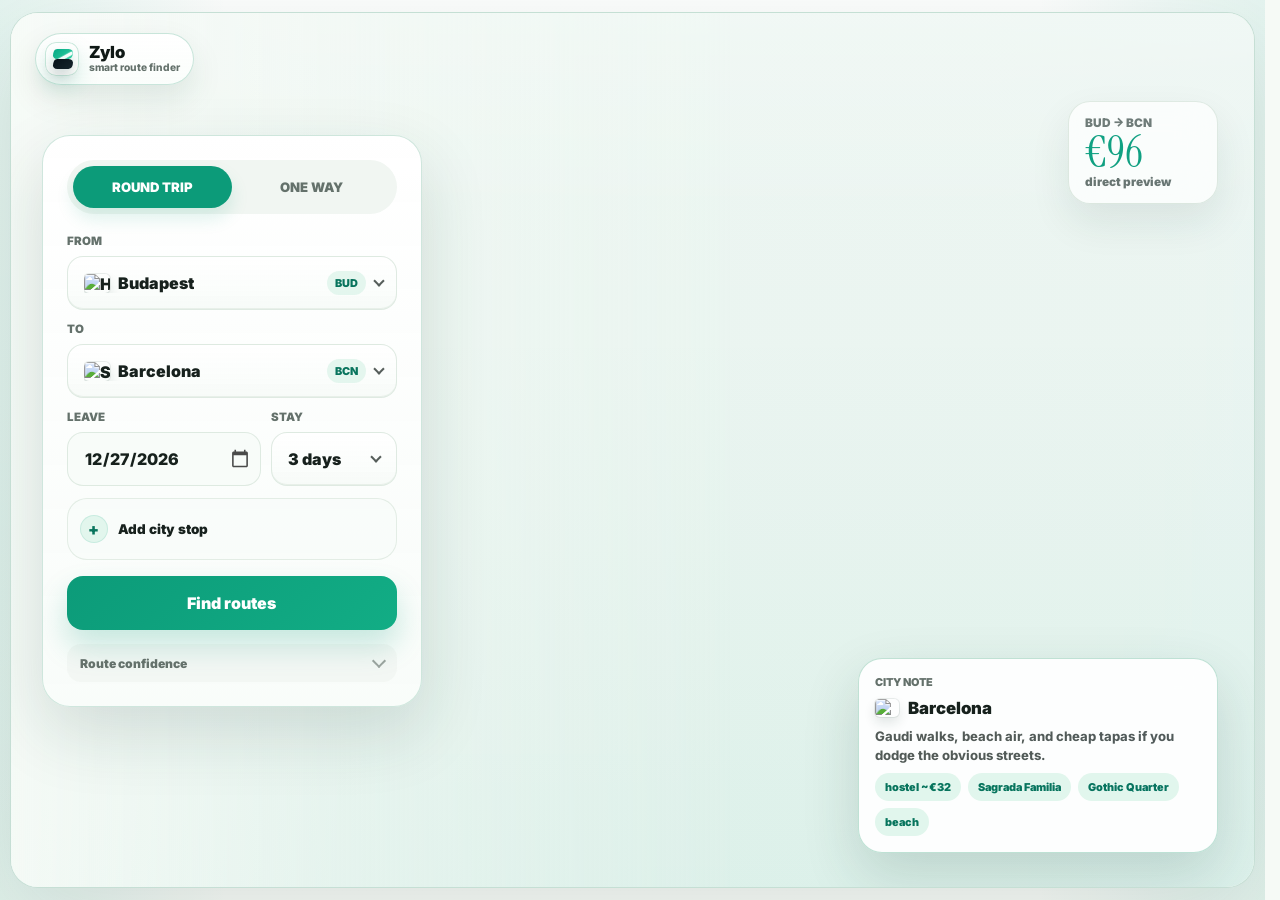
==== commit 92003e9b: "Move fare preview away from city note" ====
--- a/app.html
+++ b/app.html
@@ -16,7 +16,7 @@
       integrity="sha256-p4NxAoJBhIIN+hmNHrzRCf9tD/miZyoHS5obTRR9BMY="
       crossorigin=""
     />
-    <link rel="stylesheet" href="./styles.css?v=46" />
+    <link rel="stylesheet" href="./styles.css?v=47" />
   </head>
   <body>
     <main class="page">
--- a/styles.css
+++ b/styles.css
@@ -1104,8 +1104,9 @@
 
 .map-caption {
   position: absolute;
-  right: 56px;
-  bottom: 130px;
+  top: clamp(88px, 9vh, 120px);
+  right: 36px;
+  bottom: auto;
   z-index: 1150;
   display: grid;
   gap: 3px;
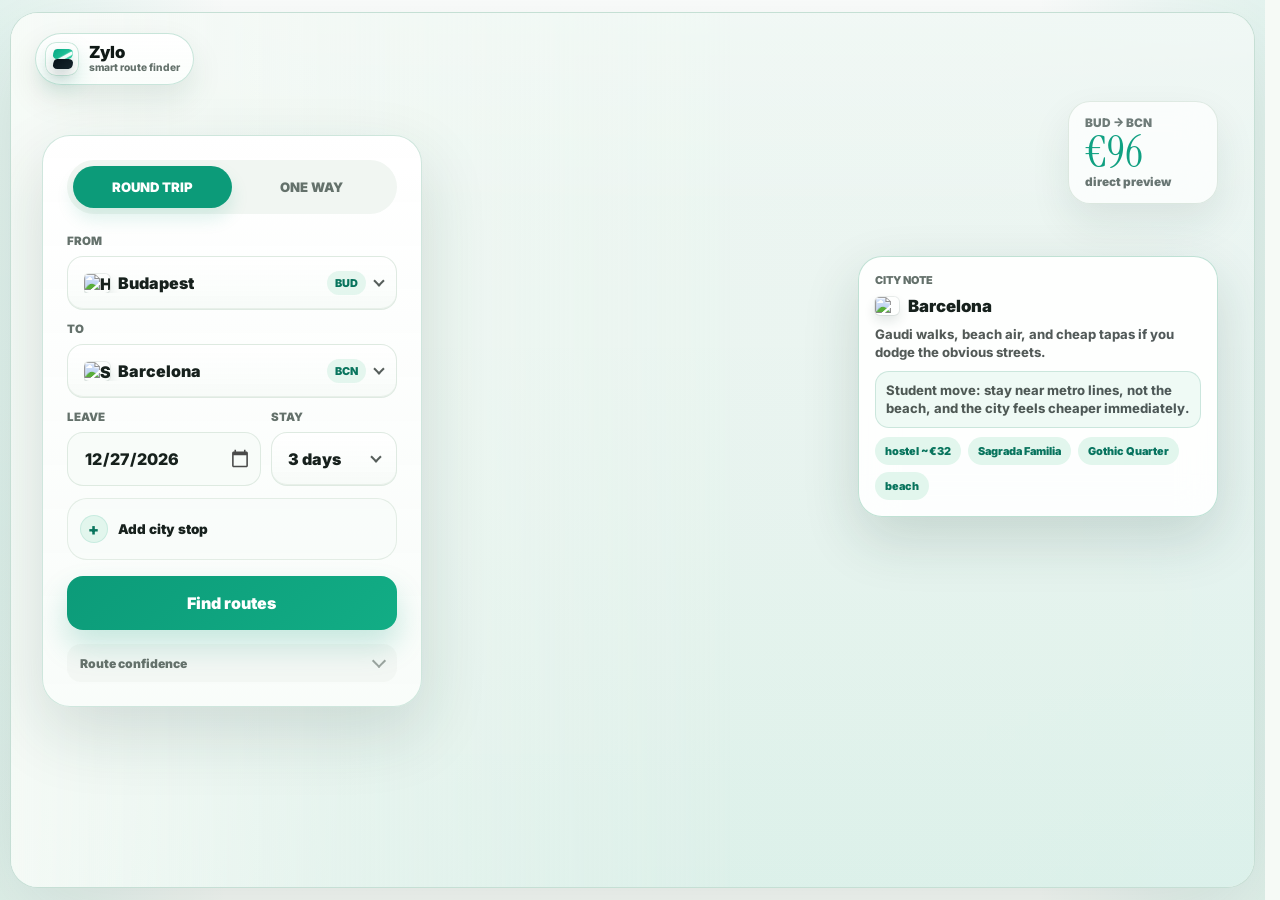
==== commit fa985fe0: "Improve city note placement and facts" ====
--- a/app.html
+++ b/app.html
@@ -16,7 +16,7 @@
       integrity="sha256-p4NxAoJBhIIN+hmNHrzRCf9tD/miZyoHS5obTRR9BMY="
       crossorigin=""
     />
-    <link rel="stylesheet" href="./styles.css?v=47" />
+    <link rel="stylesheet" href="./styles.css?v=48" />
   </head>
   <body>
     <main class="page">
@@ -46,6 +46,7 @@
             <p class="eyebrow">City note</p>
             <h2 id="insightCity">Barcelona</h2>
             <p id="insightMood">Gaudi walks, beach air, and cheap tapas if you dodge the obvious streets.</p>
+            <p class="insight-fact" id="insightFact">Best when hostel prices stay gentle.</p>
             <div class="insight-tags" id="insightTags"></div>
           </aside>
         </div>
@@ -256,6 +257,6 @@
       integrity="sha256-20nQCchB9co0qIjJZRGuk2/Z9VM+kNiyxNV1lvTlZBo="
       crossorigin=""
     ></script>
-    <script src="./app.js?v=39"></script>
+    <script src="./app.js?v=40"></script>
   </body>
 </html>
--- a/styles.css
+++ b/styles.css
@@ -1138,7 +1138,8 @@
 .city-insight {
   position: absolute;
   right: 36px;
-  bottom: 34px;
+  top: clamp(226px, 27vh, 300px);
+  bottom: auto;
   z-index: 1200;
   display: grid;
   gap: 9px;
@@ -1177,6 +1178,16 @@
   font-size: 0.82rem;
   font-weight: 750;
   line-height: 1.42;
+}
+
+.city-insight .insight-fact {
+  padding: 9px 10px;
+  border: 1px solid rgba(190, 224, 211, 0.72);
+  border-radius: 14px;
+  color: var(--green-dark);
+  background: rgba(232, 248, 241, 0.7);
+  font-size: 0.76rem;
+  font-weight: 900;
 }
 
 .insight-tags {
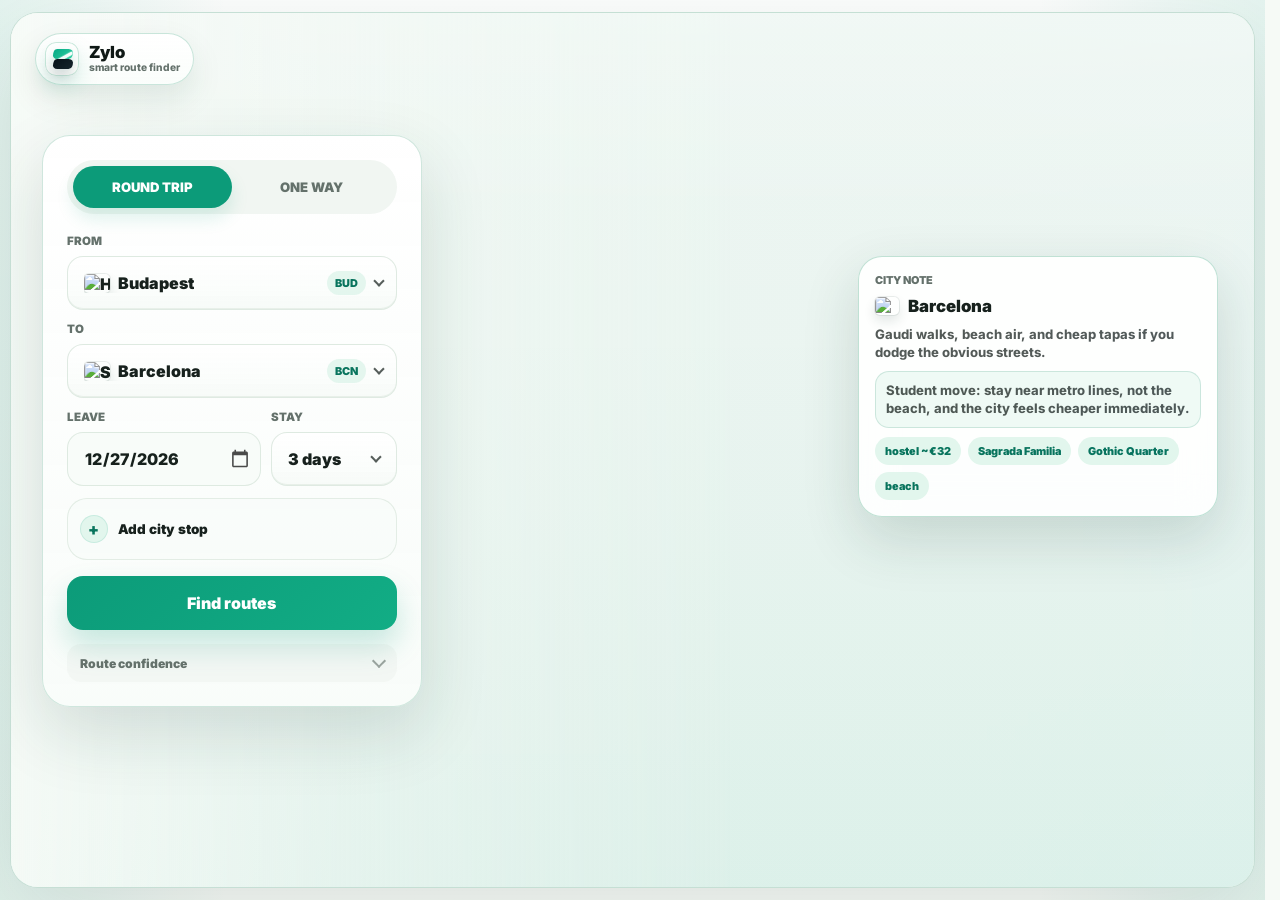
==== commit e3778ccb: "Hide map fare preview" ====
--- a/app.html
+++ b/app.html
@@ -16,7 +16,7 @@
       integrity="sha256-p4NxAoJBhIIN+hmNHrzRCf9tD/miZyoHS5obTRR9BMY="
       crossorigin=""
     />
-    <link rel="stylesheet" href="./styles.css?v=48" />
+    <link rel="stylesheet" href="./styles.css?v=49" />
   </head>
   <body>
     <main class="page">
--- a/styles.css
+++ b/styles.css
@@ -1103,12 +1103,12 @@
 }
 
 .map-caption {
+  display: none;
   position: absolute;
   top: clamp(88px, 9vh, 120px);
   right: 36px;
   bottom: auto;
   z-index: 1150;
-  display: grid;
   gap: 3px;
   min-width: 150px;
   padding: 14px 16px;
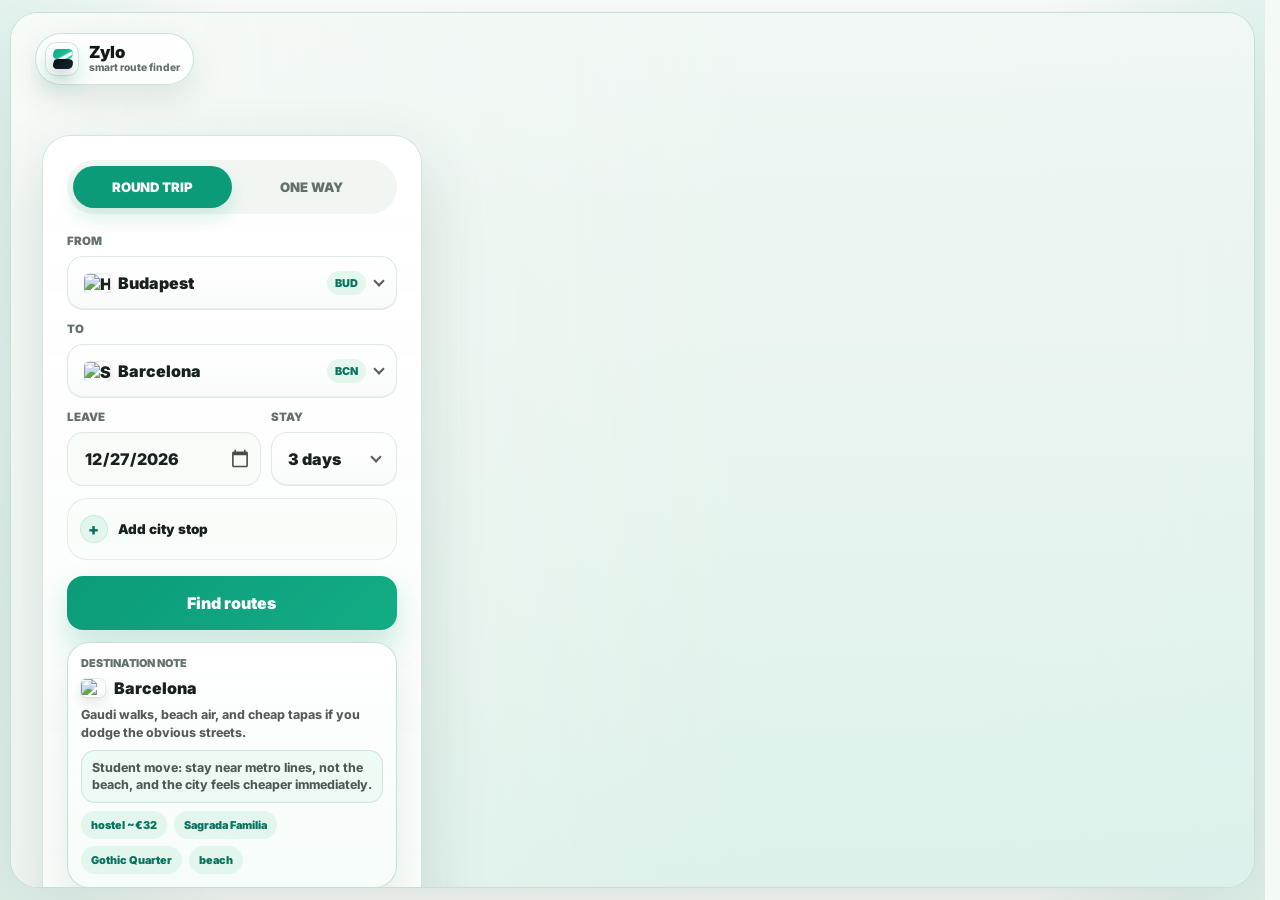
==== commit 405af38c: "Move city note into planner panel" ====
--- a/app.html
+++ b/app.html
@@ -16,7 +16,7 @@
       integrity="sha256-p4NxAoJBhIIN+hmNHrzRCf9tD/miZyoHS5obTRR9BMY="
       crossorigin=""
     />
-    <link rel="stylesheet" href="./styles.css?v=49" />
+    <link rel="stylesheet" href="./styles.css?v=50" />
   </head>
   <body>
     <main class="page">
@@ -42,13 +42,6 @@
             <span id="mapHint">clever stop preview</span>
           </div>
 
-          <aside class="city-insight" id="cityInsight" aria-live="polite">
-            <p class="eyebrow">City note</p>
-            <h2 id="insightCity">Barcelona</h2>
-            <p id="insightMood">Gaudi walks, beach air, and cheap tapas if you dodge the obvious streets.</p>
-            <p class="insight-fact" id="insightFact">Best when hostel prices stay gentle.</p>
-            <div class="insight-tags" id="insightTags"></div>
-          </aside>
         </div>
 
         <form class="search-card" id="tripForm" aria-label="Trip search">
@@ -111,6 +104,14 @@
           </div>
 
           <button class="search-button" type="submit">Find routes</button>
+
+          <aside class="city-insight" id="cityInsight" aria-live="polite">
+            <p class="eyebrow">Destination note</p>
+            <h2 id="insightCity">Barcelona</h2>
+            <p id="insightMood">Gaudi walks, beach air, and cheap tapas if you dodge the obvious streets.</p>
+            <p class="insight-fact" id="insightFact">Best when hostel prices stay gentle.</p>
+            <div class="insight-tags" id="insightTags"></div>
+          </aside>
 
           <details class="options">
             <summary>Route confidence</summary>
@@ -257,6 +258,6 @@
       integrity="sha256-20nQCchB9co0qIjJZRGuk2/Z9VM+kNiyxNV1lvTlZBo="
       crossorigin=""
     ></script>
-    <script src="./app.js?v=40"></script>
+    <script src="./app.js?v=41"></script>
   </body>
 </html>
--- a/styles.css
+++ b/styles.css
@@ -1136,21 +1136,21 @@
 }
 
 .city-insight {
-  position: absolute;
-  right: 36px;
-  top: clamp(226px, 27vh, 300px);
-  bottom: auto;
-  z-index: 1200;
-  display: grid;
-  gap: 9px;
-  width: min(360px, calc(100% - 480px));
-  min-width: 260px;
-  padding: 16px;
-  border: 1px solid rgba(190, 224, 211, 0.96);
-  border-radius: 24px;
-  background: rgba(255, 255, 255, 0.92);
-  box-shadow: 0 22px 56px rgba(24, 60, 47, 0.16);
-  backdrop-filter: blur(18px);
+  position: static;
+  z-index: 1;
+  display: grid;
+  gap: 8px;
+  width: 100%;
+  min-width: 0;
+  margin-top: 12px;
+  padding: 13px;
+  border: 1px solid rgba(190, 224, 211, 0.92);
+  border-radius: 22px;
+  background:
+    linear-gradient(180deg, rgba(255, 255, 255, 0.92), rgba(244, 252, 248, 0.86)),
+    rgba(255, 255, 255, 0.88);
+  box-shadow: 0 16px 34px rgba(24, 60, 47, 0.09);
+  backdrop-filter: blur(14px);
 }
 
 .city-insight[hidden] {
@@ -1168,25 +1168,25 @@
   gap: 9px;
   margin: 0;
   color: var(--ink);
-  font-size: 1.05rem;
+  font-size: 1rem;
   font-weight: 950;
 }
 
 .city-insight p:not(.eyebrow) {
   margin: 0;
   color: rgba(23, 33, 29, 0.74);
-  font-size: 0.82rem;
+  font-size: 0.78rem;
   font-weight: 750;
   line-height: 1.42;
 }
 
 .city-insight .insight-fact {
-  padding: 9px 10px;
+  padding: 8px 10px;
   border: 1px solid rgba(190, 224, 211, 0.72);
   border-radius: 14px;
   color: var(--green-dark);
   background: rgba(232, 248, 241, 0.7);
-  font-size: 0.76rem;
+  font-size: 0.74rem;
   font-weight: 900;
 }
 
@@ -2626,9 +2626,7 @@
   }
 
   .city-insight {
-    right: 18px;
-    bottom: 18px;
-    width: min(330px, calc(100% - 36px));
+    width: 100%;
     min-width: 0;
   }
 
@@ -2849,15 +2847,13 @@
   }
 
   .city-insight {
-    right: 14px;
-    bottom: 14px;
-    width: calc(100% - 28px);
+    width: 100%;
     padding: 13px;
     border-radius: 20px;
   }
 
   .city-insight p:not(.eyebrow) {
-    display: none;
+    display: block;
   }
 
   .city-pin {
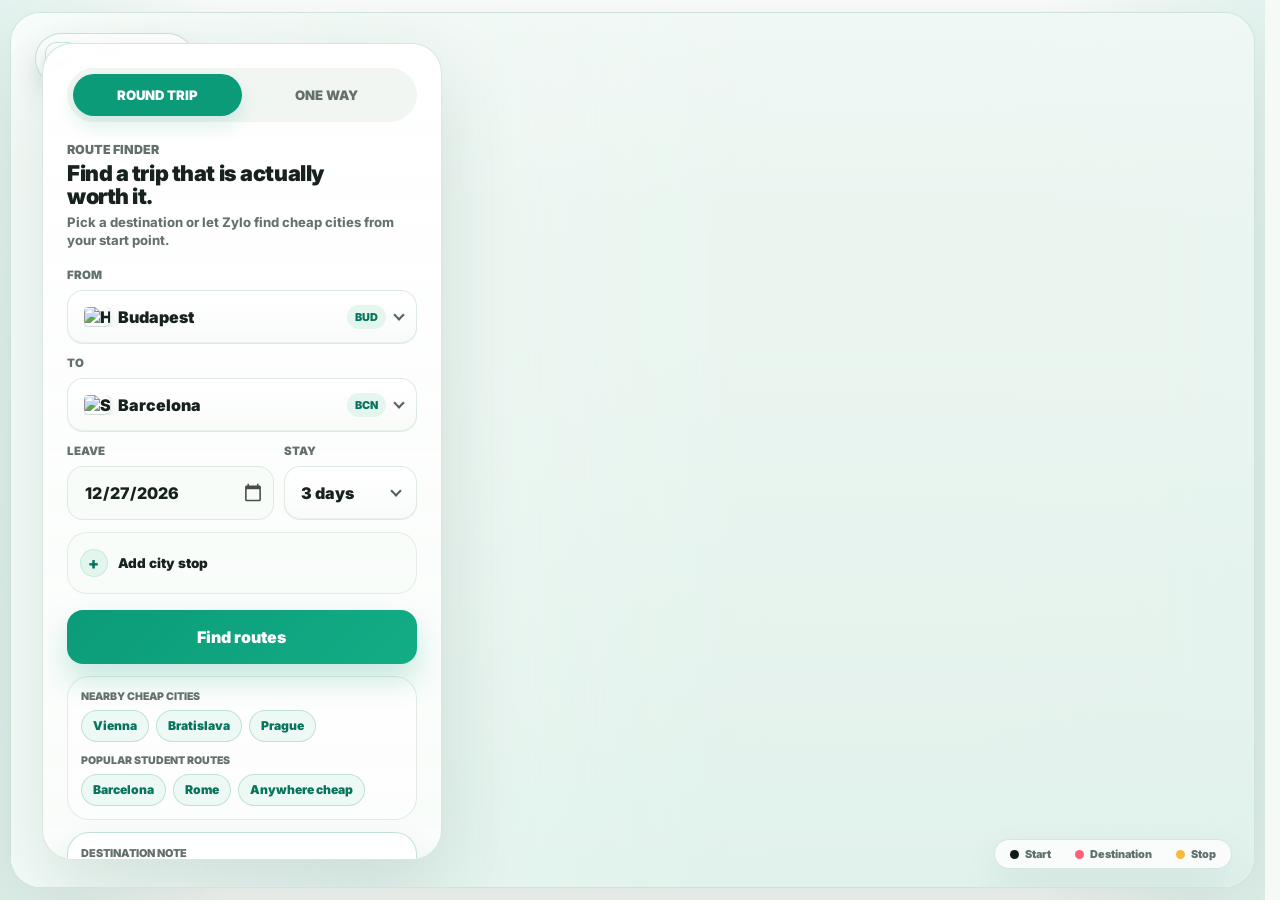
==== commit 4e812a48: "Redesign Zylo map app UI" ====
--- a/app.html
+++ b/app.html
@@ -16,7 +16,7 @@
       integrity="sha256-p4NxAoJBhIIN+hmNHrzRCf9tD/miZyoHS5obTRR9BMY="
       crossorigin=""
     />
-    <link rel="stylesheet" href="./styles.css?v=50" />
+    <link rel="stylesheet" href="./styles.css?v=52" />
   </head>
   <body>
     <main class="page">
@@ -42,6 +42,11 @@
             <span id="mapHint">clever stop preview</span>
           </div>
 
+          <div class="map-key" aria-hidden="true">
+            <span><i class="from"></i> Start</span>
+            <span><i class="to"></i> Destination</span>
+            <span><i class="stop"></i> Stop</span>
+          </div>
         </div>
 
         <form class="search-card" id="tripForm" aria-label="Trip search">
@@ -54,6 +59,11 @@
               <input type="radio" name="tripType" value="oneway" />
               <span>One way</span>
             </label>
+          </div>
+          <div class="planner-copy">
+            <p class="eyebrow">Route finder</p>
+            <h1>Find a trip that is actually worth it.</h1>
+            <p>Pick a destination or let Zylo find cheap cities from your start point.</p>
           </div>
 
           <div class="fields">
@@ -104,6 +114,25 @@
           </div>
 
           <button class="search-button" type="submit">Find routes</button>
+
+          <section class="route-discovery" aria-label="Nearby and popular student routes">
+            <div>
+              <p class="eyebrow">Nearby cheap cities</p>
+              <div class="route-pills" id="nearbyRoutePills">
+                <button type="button" data-preset="Vienna">Vienna</button>
+                <button type="button" data-preset="Bratislava">Bratislava</button>
+                <button type="button" data-preset="Prague">Prague</button>
+              </div>
+            </div>
+            <div>
+              <p class="eyebrow">Popular student routes</p>
+              <div class="route-pills" id="popularRoutePills">
+                <button type="button" data-preset="Barcelona">Barcelona</button>
+                <button type="button" data-preset="Rome">Rome</button>
+                <button type="button" data-preset="Anywhere">Anywhere cheap</button>
+              </div>
+            </div>
+          </section>
 
           <aside class="city-insight" id="cityInsight" aria-live="polite">
             <p class="eyebrow">Destination note</p>
@@ -242,7 +271,7 @@
             <strong class="route-price"></strong>
           </div>
           <p class="verdict"></p>
-          <div class="brain-note"></div>
+          <details class="brain-note"></details>
           <div class="chips"></div>
           <div class="leg-groups"></div>
         </div>
@@ -258,6 +287,6 @@
       integrity="sha256-20nQCchB9co0qIjJZRGuk2/Z9VM+kNiyxNV1lvTlZBo="
       crossorigin=""
     ></script>
-    <script src="./app.js?v=41"></script>
+    <script src="./app.js?v=43"></script>
   </body>
 </html>
--- a/styles.css
+++ b/styles.css
@@ -831,11 +831,11 @@
   min-height: min(620px, calc(100svh - var(--page-pad-y-total)));
   min-width: 0;
   overflow: hidden;
-  border: 1px solid rgba(195, 222, 211, 0.94);
-  border-radius: clamp(22px, 2.2vw, 34px);
+  border: 1px solid rgba(202, 224, 216, 0.86);
+  border-radius: clamp(24px, 2.4vw, 36px);
   background:
-    linear-gradient(90deg, rgba(255, 255, 255, 0.98), rgba(255, 255, 255, 0.48) 34%, rgba(255, 255, 255, 0.08)),
-    #edf6ef;
+    linear-gradient(90deg, rgba(251, 255, 252, 0.96), rgba(251, 255, 252, 0.5) 30%, rgba(251, 255, 252, 0.04)),
+    #eef8f3;
   box-shadow:
     0 30px 90px rgba(24, 60, 47, 0.13),
     inset 0 1px 0 rgba(255, 255, 255, 0.92);
@@ -977,8 +977,8 @@
   z-index: 350;
   pointer-events: none;
   background:
-    linear-gradient(90deg, rgba(246, 250, 246, 0.98), rgba(246, 250, 246, 0.36) 26%, rgba(246, 250, 246, 0.04) 58%),
-    linear-gradient(180deg, rgba(246, 250, 246, 0.18), transparent 36%, rgba(12, 155, 121, 0.06));
+    linear-gradient(90deg, rgba(247, 253, 250, 0.96), rgba(247, 253, 250, 0.28) 25%, rgba(247, 253, 250, 0.02) 58%),
+    linear-gradient(180deg, rgba(255, 255, 255, 0.08), transparent 36%, rgba(12, 155, 121, 0.04));
 }
 
 .leaflet-container {
@@ -993,7 +993,7 @@
 }
 
 .leaflet-tile-pane {
-  filter: saturate(0.74) contrast(0.94) brightness(1.06);
+  filter: saturate(0.78) contrast(0.98) brightness(1.05);
 }
 
 .leaflet-marker-icon.city-pin-icon {
@@ -1013,16 +1013,19 @@
 }
 
 .leaflet-overlay-pane svg path.route-shadow {
-  stroke: rgba(255, 255, 255, 0.88);
-  stroke-width: 8;
+  stroke: rgba(255, 255, 255, 0.96);
+  stroke-width: 10;
   stroke-linecap: round;
+  stroke-linejoin: round;
 }
 
 .leaflet-overlay-pane svg path.route-line {
-  stroke: rgba(23, 33, 29, 0.72);
-  stroke-width: 3;
+  stroke: var(--green);
+  stroke-width: 4;
   stroke-linecap: round;
-  stroke-dasharray: 9 8;
+  stroke-linejoin: round;
+  stroke-dasharray: none;
+  filter: drop-shadow(0 5px 10px rgba(12, 155, 121, 0.22));
 }
 
 .city-pin {
@@ -1036,7 +1039,7 @@
   min-height: 30px;
   padding: 0;
   color: var(--ink);
-  filter: drop-shadow(0 12px 20px rgba(24, 60, 47, 0.12));
+  filter: drop-shadow(0 14px 24px rgba(24, 60, 47, 0.14));
   font-size: 0.92rem;
   font-weight: 900;
   line-height: 1;
@@ -1046,8 +1049,8 @@
 .city-pin i {
   position: relative;
   z-index: 2;
-  width: 13px;
-  height: 13px;
+  width: 15px;
+  height: 15px;
   flex: 0 0 auto;
   border-radius: 50%;
   background: var(--pin-dot);
@@ -1076,13 +1079,26 @@
   display: inline-flex;
   align-items: center;
   gap: 7px;
-  min-height: 30px;
-  padding: 0 11px;
+  min-height: 34px;
+  padding: 0 8px 0 11px;
   border: 1px solid var(--pin-border);
   border-radius: 999px;
   background: var(--pin-bg);
   box-shadow: 0 10px 22px rgba(24, 60, 47, 0.08);
   backdrop-filter: blur(10px);
+}
+
+.city-pin em {
+  display: inline-flex;
+  align-items: center;
+  min-height: 22px;
+  padding: 0 7px;
+  border-radius: 999px;
+  color: var(--green-dark);
+  background: rgba(226, 246, 237, 0.95);
+  font-size: 0.66rem;
+  font-style: normal;
+  font-weight: 950;
 }
 
 .city-pin .flag-badge {
@@ -1119,6 +1135,47 @@
   backdrop-filter: blur(18px);
 }
 
+.map-key {
+  position: absolute;
+  right: 22px;
+  bottom: 18px;
+  z-index: 1150;
+  display: flex;
+  flex-wrap: wrap;
+  gap: 8px;
+  padding: 7px;
+  border: 1px solid rgba(210, 226, 219, 0.86);
+  border-radius: 999px;
+  background: rgba(255, 255, 255, 0.78);
+  box-shadow: 0 18px 42px rgba(24, 60, 47, 0.08);
+  backdrop-filter: blur(16px);
+}
+
+.map-key span {
+  display: inline-flex;
+  align-items: center;
+  gap: 6px;
+  padding: 0 8px;
+  color: var(--muted);
+  font-size: 0.68rem;
+  font-weight: 900;
+}
+
+.map-key i {
+  width: 9px;
+  height: 9px;
+  border-radius: 999px;
+  background: #121a17;
+}
+
+.map-key i.to {
+  background: var(--red);
+}
+
+.map-key i.stop {
+  background: var(--gold);
+}
+
 .map-caption p,
 .map-caption span {
   margin: 0;
@@ -1211,27 +1268,53 @@
 .search-card {
   --search-card-top: clamp(18px, 3.4vh, 34px);
   --search-card-left: clamp(18px, 2.4vw, 42px);
-  position: relative;
+  position: absolute;
+  top: var(--search-card-top);
+  left: var(--search-card-left);
   z-index: 1300;
-  width: min(380px, calc(100% - clamp(36px, 8vw, 92px)));
+  width: min(400px, calc(100% - clamp(36px, 8vw, 92px)));
   max-width: 100%;
   max-height: calc(100% - var(--search-card-top) - clamp(16px, 3vh, 28px));
-  margin: var(--search-card-top) 0 0 var(--search-card-left);
+  margin: 0;
   padding: clamp(18px, 2vw, 24px);
   overflow-x: hidden;
   overflow-y: auto;
   overscroll-behavior: contain;
-  border: 1px solid rgba(204, 229, 219, 0.94);
-  border-radius: 28px;
+  border: 1px solid rgba(212, 229, 222, 0.9);
+  border-radius: 30px;
   background:
     linear-gradient(180deg, rgba(255, 255, 255, 0.93), rgba(248, 252, 249, 0.88)),
     rgba(255, 255, 255, 0.9);
   box-shadow:
-    0 26px 68px rgba(24, 60, 47, 0.14),
+    0 30px 80px rgba(24, 60, 47, 0.13),
     inset 0 1px 0 rgba(255, 255, 255, 0.92);
   backdrop-filter: blur(20px);
   scrollbar-color: rgba(12, 155, 121, 0.34) transparent;
   scrollbar-width: thin;
+}
+
+.planner-copy {
+  display: grid;
+  gap: 5px;
+  margin: 0 0 18px;
+}
+
+.planner-copy h1 {
+  margin: 0;
+  max-width: 320px;
+  color: var(--ink);
+  font-size: 1.36rem;
+  font-weight: 950;
+  letter-spacing: -0.02em;
+  line-height: 1.05;
+}
+
+.planner-copy p:not(.eyebrow) {
+  margin: 0;
+  color: var(--muted);
+  font-size: 0.82rem;
+  font-weight: 750;
+  line-height: 1.4;
 }
 
 .search-card::-webkit-scrollbar {
@@ -1516,6 +1599,29 @@
   animation: select-menu-in 150ms ease both;
 }
 
+.select-search {
+  position: sticky;
+  top: 0;
+  z-index: 2;
+  width: 100%;
+  min-height: 42px;
+  margin-bottom: 5px;
+  padding: 0 13px;
+  border: 1px solid rgba(190, 224, 211, 0.86);
+  border-radius: 14px;
+  color: var(--ink);
+  background: rgba(248, 252, 249, 0.98);
+  font: inherit;
+  font-size: 0.9rem;
+  font-weight: 850;
+  outline: none;
+}
+
+.select-search:focus {
+  border-color: var(--green);
+  box-shadow: 0 0 0 3px rgba(12, 155, 121, 0.12);
+}
+
 .select-menu:focus {
   outline: none;
 }
@@ -1727,6 +1833,52 @@
   transition:
     transform 180ms ease,
     box-shadow 180ms ease;
+}
+
+.route-discovery {
+  display: grid;
+  gap: 12px;
+  margin-top: 12px;
+  padding: 13px;
+  border: 1px solid rgba(220, 232, 223, 0.84);
+  border-radius: 22px;
+  background: rgba(255, 255, 255, 0.58);
+}
+
+.route-discovery .eyebrow {
+  margin-bottom: 7px;
+  font-size: 0.66rem;
+}
+
+.route-pills {
+  display: flex;
+  flex-wrap: wrap;
+  gap: 7px;
+}
+
+.route-pills button {
+  display: inline-flex;
+  align-items: center;
+  min-height: 32px;
+  padding: 0 11px;
+  border: 1px solid rgba(190, 224, 211, 0.92);
+  border-radius: 999px;
+  color: var(--green-dark);
+  background: rgba(232, 248, 241, 0.78);
+  font-size: 0.76rem;
+  font-weight: 950;
+  transition:
+    background 160ms ease,
+    border-color 160ms ease,
+    transform 160ms ease;
+}
+
+.route-pills button:hover,
+.route-pills button:focus-visible {
+  border-color: rgba(12, 155, 121, 0.42);
+  background: rgba(226, 246, 237, 1);
+  outline: none;
+  transform: translateY(-1px);
 }
 
 .search-button:hover,
@@ -1989,11 +2141,29 @@
 }
 
 .results {
-  scroll-margin-top: 32px;
-  display: grid;
+  position: fixed;
+  top: clamp(74px, 8vh, 96px);
+  right: clamp(16px, 2vw, 30px);
+  bottom: clamp(16px, 2vw, 30px);
+  z-index: 1400;
+  display: grid;
+  grid-template-rows: auto minmax(0, 1fr);
   min-width: 0;
+  width: min(520px, calc(100vw - 470px));
   gap: 16px;
-  padding-top: 34px;
+  padding: 18px;
+  overflow: hidden;
+  border: 1px solid rgba(210, 226, 219, 0.9);
+  border-radius: 30px;
+  background:
+    linear-gradient(180deg, rgba(255, 255, 255, 0.96), rgba(248, 252, 249, 0.9)),
+    rgba(255, 255, 255, 0.92);
+  box-shadow: 0 30px 86px rgba(24, 60, 47, 0.15);
+  backdrop-filter: blur(18px);
+}
+
+.results.is-loading {
+  pointer-events: none;
 }
 
 .results-head {
@@ -2005,10 +2175,10 @@
 
 .results-head h2 {
   margin: 4px 0 0;
-  font-family: "Instrument Serif", Georgia, serif;
-  font-size: clamp(3rem, 7vw, 5.8rem);
-  font-weight: 400;
-  line-height: 0.9;
+  font-size: clamp(1.5rem, 2.4vw, 2.1rem);
+  font-weight: 950;
+  letter-spacing: -0.03em;
+  line-height: 1;
 }
 
 .result-meta {
@@ -2035,6 +2205,10 @@
   display: grid;
   min-width: 0;
   gap: 12px;
+  overflow: auto;
+  padding-right: 4px;
+  scrollbar-color: rgba(12, 155, 121, 0.34) transparent;
+  scrollbar-width: thin;
 }
 
 .route-card {
@@ -2054,10 +2228,85 @@
     transform 180ms ease;
 }
 
+.route-card--skeleton {
+  grid-template-columns: 92px minmax(0, 1fr);
+  min-height: 190px;
+  padding: 14px;
+  border-radius: 22px;
+}
+
+.route-card--skeleton div {
+  min-height: 24px;
+  border-radius: 14px;
+  background: linear-gradient(90deg, rgba(226, 238, 232, 0.72), rgba(247, 252, 249, 0.95), rgba(226, 238, 232, 0.72));
+  background-size: 220% 100%;
+  animation: skeleton-shimmer 1.1s ease-in-out infinite;
+}
+
+.route-card--skeleton div:first-child {
+  grid-row: span 3;
+  min-height: 150px;
+}
+
 .route-card:hover {
   border-color: #b7d7d2;
   box-shadow: 0 18px 48px rgba(24, 60, 47, 0.08);
   transform: translateY(-2px);
+}
+
+.results .route-card {
+  grid-template-columns: 1fr;
+  height: max-content;
+  min-height: auto;
+  border-radius: 22px;
+  opacity: 1;
+  transform: none;
+  animation: none;
+}
+
+.results .route-photo {
+  display: none;
+}
+
+.results .route-body,
+.results .route-side {
+  padding: 14px;
+}
+
+.results .route-side {
+  grid-column: auto;
+  padding-top: 0;
+  border-top: 0;
+  border-left: 0;
+}
+
+.results .verdict {
+  display: -webkit-box;
+  overflow: hidden;
+  -webkit-box-orient: vertical;
+  -webkit-line-clamp: 2;
+}
+
+.results .leg-groups {
+  display: none;
+}
+
+.results .brain-note {
+  display: none;
+}
+
+.results .route-side dl,
+.results .booking-links > strong {
+  display: none;
+}
+
+.results .booking-links {
+  grid-template-columns: repeat(2, minmax(0, 1fr));
+}
+
+.results .book-link {
+  min-height: 44px;
+  padding: 8px 10px;
 }
 
 .route-photo {
@@ -2170,19 +2419,49 @@
 }
 
 .brain-note {
-  display: grid;
-  gap: 8px;
-  padding: 12px;
+  padding: 0;
   border: 1px solid rgba(17, 161, 125, 0.18);
   border-radius: 14px;
   background: rgba(224, 247, 239, 0.42);
-}
-
-.brain-note > strong {
+  overflow: hidden;
+}
+
+.brain-note summary {
+  display: flex;
+  align-items: center;
+  justify-content: space-between;
+  min-height: 42px;
+  padding: 0 12px;
   color: var(--green);
-  font-size: 0.75rem;
+  cursor: pointer;
+  font-size: 0.78rem;
   font-weight: 900;
   text-transform: uppercase;
+}
+
+.brain-note summary::after {
+  content: "+";
+  display: grid;
+  place-items: center;
+  width: 24px;
+  height: 24px;
+  border-radius: 999px;
+  background: rgba(12, 155, 121, 0.1);
+  font-size: 1rem;
+}
+
+.brain-note[open] summary::after {
+  content: "-";
+}
+
+.brain-note summary::-webkit-details-marker {
+  display: none;
+}
+
+.brain-note-inner {
+  display: grid;
+  gap: 8px;
+  padding: 0 12px 12px;
 }
 
 .brain-scores {
@@ -2415,6 +2694,11 @@
   text-align: center;
 }
 
+.empty--error {
+  border-color: rgba(255, 96, 120, 0.28);
+  background: linear-gradient(180deg, rgba(255, 250, 250, 0.98), rgba(255, 255, 255, 0.96));
+}
+
 .empty h3 {
   margin: 0 0 8px;
   font-family: "Instrument Serif", Georgia, serif;
@@ -2435,6 +2719,12 @@
   }
 }
 
+@keyframes skeleton-shimmer {
+  to {
+    background-position: -220% 0;
+  }
+}
+
 @keyframes card-in {
   to {
     opacity: 1;
@@ -2610,9 +2900,9 @@
   }
 
   .map-home {
-    height: auto;
-    min-height: auto;
-    padding-bottom: 20px;
+    height: calc(100svh - var(--page-pad-y-total));
+    min-height: min(620px, calc(100svh - var(--page-pad-y-total)));
+    padding-bottom: 0;
   }
 
   .topbar {
@@ -2620,9 +2910,10 @@
   }
 
   .map-canvas {
-    position: relative;
-    height: 360px;
-    margin-top: -6px;
+    position: absolute;
+    inset: 0;
+    height: auto;
+    margin: 0;
   }
 
   .city-insight {
@@ -2637,11 +2928,15 @@
   }
 
   .search-card {
-    width: auto;
+    position: absolute;
+    top: var(--search-card-top);
+    left: var(--search-card-left);
+    width: min(380px, calc(100% - clamp(36px, 8vw, 92px)));
     max-width: none;
-    max-height: none;
-    margin: 12px 18px 0;
-    overflow: visible;
+    max-height: calc(100% - var(--search-card-top) - clamp(16px, 3vh, 28px));
+    margin: 0;
+    overflow-x: hidden;
+    overflow-y: auto;
   }
 
   .route-card {
@@ -2879,6 +3174,91 @@
   .route-top {
     align-items: flex-start;
     flex-direction: column;
+  }
+}
+
+@media (max-width: 760px) {
+  .page {
+    padding: 0;
+  }
+
+  .map-home {
+    height: 100svh;
+    min-height: 100svh;
+    padding-bottom: 0;
+    border: 0;
+    border-radius: 0;
+  }
+
+  .topbar {
+    padding: 12px;
+  }
+
+  .map-canvas {
+    position: absolute;
+    inset: 0;
+    height: auto;
+    margin: 0;
+  }
+
+  .route-map::after {
+    background:
+      linear-gradient(180deg, rgba(247, 253, 250, 0.1), transparent 38%, rgba(247, 253, 250, 0.78)),
+      linear-gradient(90deg, rgba(247, 253, 250, 0.5), transparent 38%);
+  }
+
+  .map-key {
+    display: none;
+  }
+
+  .search-card {
+    position: absolute;
+    top: auto;
+    right: 10px;
+    bottom: 10px;
+    left: 10px;
+    width: auto;
+    max-height: 62svh;
+    margin: 0;
+    padding: 14px;
+    border-radius: 28px 28px 24px 24px;
+    overflow-y: auto;
+  }
+
+  .planner-copy h1 {
+    font-size: 1.1rem;
+  }
+
+  .planner-copy p:not(.eyebrow),
+  .city-insight,
+  .route-discovery {
+    display: none;
+  }
+
+  .results {
+    top: auto;
+    right: 8px;
+    bottom: 8px;
+    left: 8px;
+    width: auto;
+    max-height: 70svh;
+    border-radius: 28px 28px 24px 24px;
+  }
+
+  .results .route-card {
+    grid-template-columns: 1fr;
+  }
+
+  .results .route-side dl {
+    grid-template-columns: 1fr;
+  }
+
+  .route-top h3 {
+    font-size: 1.45rem;
+  }
+
+  .route-price {
+    font-size: 2.2rem;
   }
 }
 
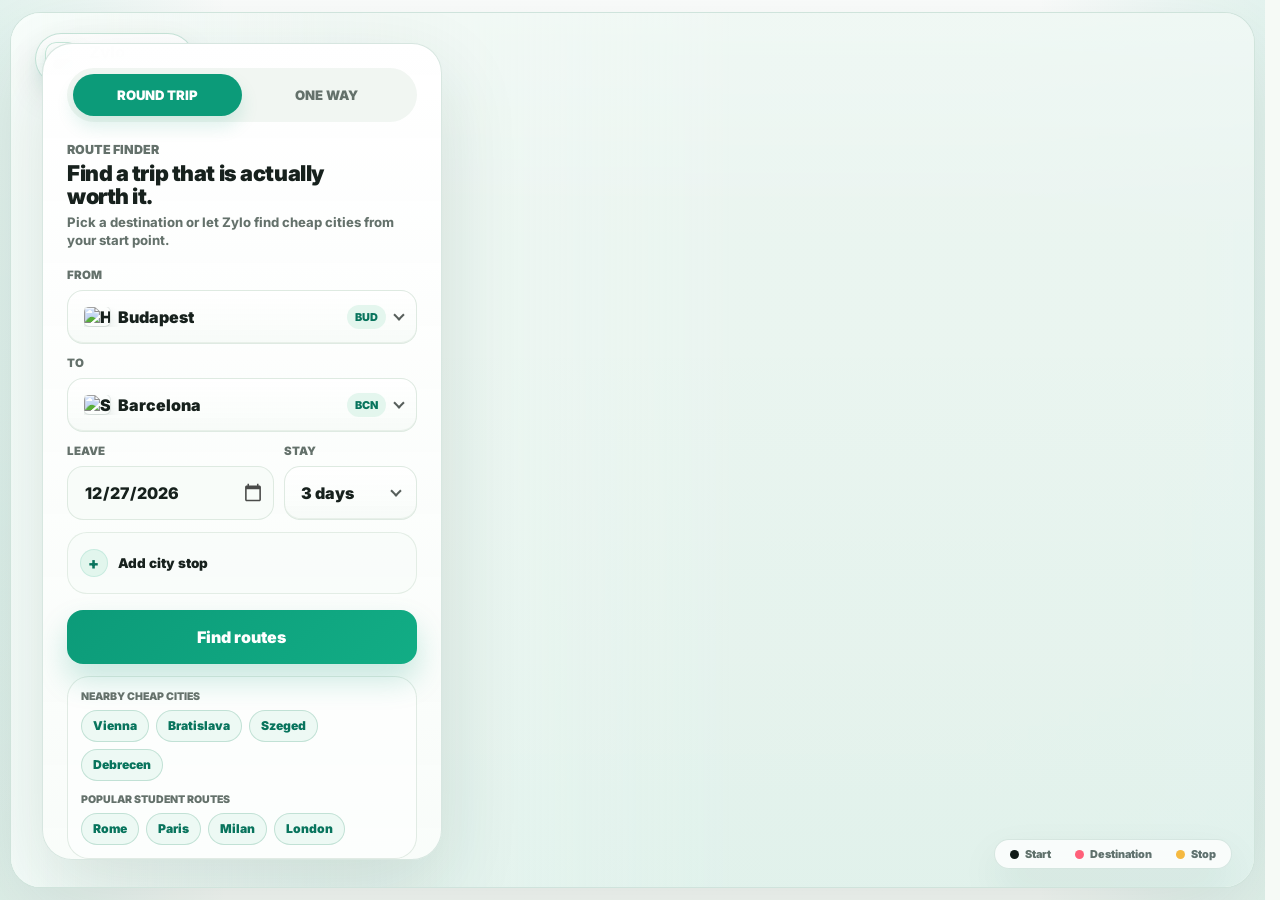
==== commit d48c79c3: "Split app files into modules" ====
--- a/app.html
+++ b/app.html
@@ -6,6 +6,7 @@
     <title>Zylo route map</title>
     <link rel="preconnect" href="https://fonts.googleapis.com" />
     <link rel="preconnect" href="https://fonts.gstatic.com" crossorigin />
+    <link rel="icon" href="data:," />
     <link
       href="https://fonts.googleapis.com/css2?family=Instrument+Serif:ital@0;1&family=Inter:wght@500;600;700;800;900&display=swap"
       rel="stylesheet"
@@ -16,7 +17,11 @@
       integrity="sha256-p4NxAoJBhIIN+hmNHrzRCf9tD/miZyoHS5obTRR9BMY="
       crossorigin=""
     />
-    <link rel="stylesheet" href="./styles.css?v=52" />
+    <link rel="stylesheet" href="./styles/base.css?v=1" />
+    <link rel="stylesheet" href="./styles/map.css?v=1" />
+    <link rel="stylesheet" href="./styles/form.css?v=1" />
+    <link rel="stylesheet" href="./styles/results.css?v=1" />
+    <link rel="stylesheet" href="./styles/responsive.css?v=1" />
   </head>
   <body>
     <main class="page">
@@ -287,6 +292,13 @@
       integrity="sha256-20nQCchB9co0qIjJZRGuk2/Z9VM+kNiyxNV1lvTlZBo="
       crossorigin=""
     ></script>
-    <script src="./app.js?v=43"></script>
+    <script src="./data/cities.js?v=1"></script>
+    <script src="./data/routes.js?v=1"></script>
+    <script src="./engine/scoring.js?v=1"></script>
+    <script src="./engine/routing.js?v=1"></script>
+    <script src="./ui/select.js?v=1"></script>
+    <script src="./ui/map.js?v=1"></script>
+    <script src="./ui/render.js?v=1"></script>
+    <script src="./app.js?v=44"></script>
   </body>
 </html>
--- a/styles/base.css
+++ b/styles/base.css
@@ -0,0 +1,1692 @@
+:root {
+  --paper: #f6faf6;
+  --card: #ffffff;
+  --ink: #17211d;
+  --muted: #64716b;
+  --line: #dce8df;
+  --soft: #f1f6f2;
+  --green: #0c9b79;
+  --green-dark: #08745d;
+  --green-soft: #e2f6ed;
+  --red: #ff6078;
+  --gold: #f6b93d;
+  --blue: #5277ff;
+  --shadow: 0 24px 70px rgba(24, 60, 47, 0.12);
+}
+
+* {
+  box-sizing: border-box;
+}
+
+html {
+  width: 100%;
+  max-width: 100%;
+  overflow-x: hidden;
+  background: var(--paper);
+  scroll-behavior: smooth;
+  scrollbar-gutter: stable;
+}
+
+body {
+  width: 100%;
+  max-width: 100%;
+  min-height: 100vh;
+  min-height: 100svh;
+  margin: 0;
+  overflow-x: hidden;
+  color: var(--ink);
+  background:
+    linear-gradient(90deg, rgba(12, 155, 121, 0.1), transparent 18%, transparent 82%, rgba(12, 155, 121, 0.1)),
+    linear-gradient(180deg, rgba(255, 255, 255, 0.72), rgba(246, 250, 246, 0)),
+    linear-gradient(180deg, #f8fbf8, #f4faf6 58%, #f9fbf8);
+  font-family: Inter, ui-sans-serif, system-ui, -apple-system, BlinkMacSystemFont, "Segoe UI", sans-serif;
+  letter-spacing: 0;
+}
+
+@supports (overflow: clip) {
+  html,
+  body {
+    overflow-x: clip;
+  }
+}
+
+img,
+svg,
+canvas,
+video {
+  max-width: 100%;
+}
+
+button,
+input,
+select {
+  font: inherit;
+}
+
+button {
+  cursor: pointer;
+}
+
+.page {
+  --page-pad-y: clamp(6px, 0.9vw, 12px);
+  --page-pad-y-total: clamp(12px, 1.8vw, 24px);
+  --page-pad-x: clamp(6px, 0.8vw, 14px);
+  width: 100%;
+  max-width: none;
+  min-height: 100vh;
+  min-height: 100svh;
+  margin: 0 auto;
+  padding: var(--page-pad-y) var(--page-pad-x);
+  overflow-x: hidden;
+}
+
+@supports (overflow: clip) {
+  .page {
+    overflow-x: clip;
+  }
+}
+
+.brand {
+  display: flex;
+  align-items: center;
+  min-width: 0;
+}
+
+.brand {
+  width: max-content;
+  max-width: 100%;
+  gap: 10px;
+  padding: 8px 13px 8px 9px;
+  border: 1px solid rgba(190, 224, 211, 0.82);
+  border-radius: 999px;
+  color: var(--ink);
+  background:
+    linear-gradient(180deg, rgba(255, 255, 255, 0.92), rgba(249, 253, 250, 0.78)),
+    rgba(255, 255, 255, 0.82);
+  text-decoration: none;
+  box-shadow: 0 14px 32px rgba(24, 60, 47, 0.1);
+  backdrop-filter: blur(14px);
+}
+
+.brand-mark {
+  position: relative;
+  width: 34px;
+  height: 34px;
+  flex: 0 0 auto;
+  border-radius: 11px;
+  background:
+    radial-gradient(circle at 24% 78%, rgba(255, 255, 255, 0.9) 0 2px, transparent 3px),
+    linear-gradient(145deg, rgba(255, 255, 255, 0.86), rgba(246, 250, 246, 0.34));
+  box-shadow:
+    inset 0 0 0 1px rgba(196, 230, 217, 0.9),
+    0 10px 22px rgba(12, 155, 121, 0.15);
+}
+
+.brand-mark::before,
+.brand-mark::after,
+.brand-mark span {
+  content: "";
+  position: absolute;
+  left: 8px;
+  width: 20px;
+  height: 10px;
+  border-radius: 3px 6px 3px 6px;
+  transform: skewX(-18deg) rotate(-1deg);
+}
+
+.brand-mark::before {
+  top: 7px;
+  background: linear-gradient(135deg, #07a985, #32d1a4);
+  box-shadow: 0 6px 12px rgba(12, 155, 121, 0.23);
+}
+
+.brand-mark::after {
+  top: 17px;
+  background: linear-gradient(135deg, #07131a, #15242b);
+  box-shadow: 0 7px 14px rgba(7, 19, 26, 0.22);
+}
+
+.brand-mark span {
+  top: 14px;
+  left: 9px;
+  width: 18px;
+  height: 4px;
+  border-radius: 999px;
+  background: rgba(255, 255, 255, 0.96);
+  transform: skewX(-24deg) rotate(-36deg);
+  box-shadow: 0 0 0 1px rgba(255, 255, 255, 0.22);
+}
+
+.brand span:last-child {
+  display: grid;
+  min-width: 0;
+  gap: 1px;
+}
+
+.brand strong {
+  color: #101916;
+  font-size: 1.04rem;
+  font-weight: 900;
+  letter-spacing: -0.01em;
+  line-height: 0.94;
+}
+
+.brand small {
+  color: var(--muted);
+  font-size: 0.64rem;
+  font-weight: 800;
+  line-height: 1;
+}
+
+.eyebrow {
+  margin-bottom: 14px;
+}
+
+.intro-copy h1 {
+  max-width: 760px;
+  margin: 0;
+  color: #101916;
+  font-family: "Instrument Serif", Georgia, serif;
+  font-size: clamp(4.2rem, 10vw, 10.4rem);
+  font-weight: 400;
+  letter-spacing: 0;
+  line-height: 0.78;
+}
+
+.intro-copy p:not(.eyebrow) {
+  max-width: 600px;
+  margin: clamp(24px, 3vw, 34px) 0 0;
+  color: rgba(23, 33, 29, 0.72);
+  font-size: clamp(1rem, 1.3vw, 1.2rem);
+  font-weight: 700;
+  line-height: 1.48;
+}
+
+.intro-actions {
+  display: flex;
+  align-items: center;
+  flex-wrap: wrap;
+  gap: 14px;
+  margin-top: 28px;
+}
+
+.intro-button {
+  display: inline-flex;
+  align-items: center;
+  justify-content: center;
+  min-height: 58px;
+  padding: 0 26px;
+  border-radius: 999px;
+  color: #fff;
+  background: #101916;
+  text-decoration: none;
+  font-weight: 900;
+  box-shadow: 0 18px 44px rgba(16, 25, 22, 0.18);
+  transition:
+    transform 160ms ease,
+    box-shadow 160ms ease;
+}
+
+.intro-button:hover,
+.intro-button:focus-visible {
+  transform: translateY(-2px);
+  box-shadow: 0 22px 52px rgba(16, 25, 22, 0.22);
+}
+
+.intro-actions span {
+  color: var(--muted);
+  font-size: 0.84rem;
+  font-weight: 800;
+}
+
+.intro-scene {
+  position: absolute;
+  z-index: 2;
+  right: clamp(32px, 7vw, 130px);
+  bottom: clamp(114px, 16vh, 184px);
+  width: min(34vw, 430px);
+  aspect-ratio: 1.35;
+  pointer-events: none;
+}
+
+.intro-photo {
+  position: absolute;
+  overflow: hidden;
+  border: 1px solid rgba(255, 255, 255, 0.78);
+  border-radius: 28px;
+  background-position: center;
+  background-size: cover;
+  box-shadow: 0 22px 56px rgba(24, 60, 47, 0.16);
+}
+
+.intro-photo::after {
+  content: "";
+  position: absolute;
+  inset: 0;
+  background: linear-gradient(180deg, rgba(255, 255, 255, 0.1), rgba(12, 155, 121, 0.18));
+}
+
+.intro-photo--budapest {
+  left: 0;
+  bottom: 0;
+  width: 72%;
+  height: 66%;
+  background-image: url("https://images.unsplash.com/photo-1549877452-9c387954fbc2?auto=format&fit=crop&w=900&q=82");
+  transform: rotate(-5deg);
+}
+
+.intro-photo--barcelona {
+  right: 0;
+  top: 0;
+  width: 64%;
+  height: 58%;
+  background-image: url("https://images.unsplash.com/photo-1539037116277-4db20889f2d4?auto=format&fit=crop&w=900&q=82");
+  transform: rotate(7deg);
+}
+
+.intro-ticket {
+  position: absolute;
+  left: 26%;
+  top: 28%;
+  display: grid;
+  width: min(250px, 62%);
+  gap: 4px;
+  padding: 18px 20px;
+  border: 1px solid rgba(220, 232, 223, 0.9);
+  border-radius: 26px;
+  background: rgba(255, 255, 255, 0.88);
+  box-shadow: 0 22px 58px rgba(24, 60, 47, 0.14);
+  backdrop-filter: blur(14px);
+}
+
+.intro-ticket small {
+  color: var(--muted);
+  font-size: 0.76rem;
+  font-weight: 900;
+}
+
+.intro-ticket strong {
+  color: #dc5c45;
+  font-family: "Instrument Serif", Georgia, serif;
+  font-size: clamp(2.5rem, 4vw, 4rem);
+  font-weight: 400;
+  line-height: 0.82;
+}
+
+.intro-ticket span {
+  color: var(--green-dark);
+  font-size: 0.8rem;
+  font-weight: 900;
+}
+
+.intro-sticker {
+  position: absolute;
+  display: grid;
+  place-items: center;
+  width: clamp(50px, 5.4vw, 72px);
+  aspect-ratio: 1;
+  border: 1px solid rgba(220, 232, 223, 0.82);
+  border-radius: 22px;
+  background: rgba(255, 255, 255, 0.86);
+  box-shadow: 0 18px 42px rgba(24, 60, 47, 0.12);
+  font-size: clamp(1.4rem, 2.2vw, 2rem);
+  animation: float-soft 5.5s ease-in-out infinite;
+  backdrop-filter: blur(12px);
+}
+
+.intro-sticker--plane {
+  left: 5%;
+  top: 0;
+}
+
+.intro-sticker--bed {
+  right: 8%;
+  bottom: 2%;
+  animation-delay: -1.4s;
+}
+
+.intro-sticker--bag {
+  right: -4%;
+  top: 38%;
+  animation-delay: -2.6s;
+}
+
+.intro-proof {
+  position: relative;
+  z-index: 2;
+  display: flex;
+  align-items: center;
+  justify-content: center;
+  flex-wrap: wrap;
+  gap: 10px;
+  padding: 0 clamp(20px, 4vw, 72px) clamp(22px, 3vw, 34px);
+}
+
+.intro-proof span {
+  display: inline-flex;
+  align-items: center;
+  min-height: 36px;
+  padding: 0 16px;
+  border: 1px solid rgba(220, 232, 223, 0.94);
+  border-radius: 999px;
+  color: var(--muted);
+  background: rgba(255, 255, 255, 0.72);
+  font-size: 0.82rem;
+  font-weight: 900;
+  box-shadow: 0 12px 28px rgba(24, 60, 47, 0.06);
+  backdrop-filter: blur(12px);
+}
+
+.map-home {
+  position: relative;
+  width: 100%;
+  height: calc(100vh - var(--page-pad-y-total));
+  height: calc(100svh - var(--page-pad-y-total));
+  min-height: 620px;
+  min-height: min(620px, calc(100svh - var(--page-pad-y-total)));
+  min-width: 0;
+  overflow: hidden;
+  border: 1px solid rgba(202, 224, 216, 0.86);
+  border-radius: clamp(24px, 2.4vw, 36px);
+  background:
+    linear-gradient(90deg, rgba(251, 255, 252, 0.96), rgba(251, 255, 252, 0.5) 30%, rgba(251, 255, 252, 0.04)),
+    #eef8f3;
+  box-shadow:
+    0 30px 90px rgba(24, 60, 47, 0.13),
+    inset 0 1px 0 rgba(255, 255, 255, 0.92);
+}
+
+.map-home::before {
+  content: "";
+  position: absolute;
+  inset: 0;
+  z-index: 3;
+  pointer-events: none;
+  border-radius: inherit;
+  background:
+    linear-gradient(90deg, rgba(12, 155, 121, 0.12), transparent 22%, transparent 78%, rgba(82, 119, 255, 0.08)),
+    linear-gradient(180deg, rgba(255, 255, 255, 0.42), transparent 24%, transparent 76%, rgba(12, 155, 121, 0.06));
+  mix-blend-mode: soft-light;
+}
+
+.topbar {
+  position: relative;
+  z-index: 5;
+  display: flex;
+  align-items: center;
+  min-width: 0;
+  padding: clamp(14px, 1.9vw, 20px) clamp(14px, 2.3vw, 24px);
+}
+
+.brand {
+  display: flex;
+  align-items: center;
+  min-width: 0;
+}
+
+.brand {
+  width: max-content;
+  max-width: 100%;
+  gap: 10px;
+  padding: 8px 13px 8px 9px;
+  border: 1px solid rgba(190, 224, 211, 0.82);
+  border-radius: 999px;
+  color: var(--ink);
+  background:
+    linear-gradient(180deg, rgba(255, 255, 255, 0.92), rgba(249, 253, 250, 0.78)),
+    rgba(255, 255, 255, 0.82);
+  text-decoration: none;
+  box-shadow: 0 14px 32px rgba(24, 60, 47, 0.1);
+  backdrop-filter: blur(14px);
+}
+
+.brand-mark {
+  position: relative;
+  width: 34px;
+  height: 34px;
+  flex: 0 0 auto;
+  border-radius: 11px;
+  background:
+    radial-gradient(circle at 24% 78%, rgba(255, 255, 255, 0.9) 0 2px, transparent 3px),
+    linear-gradient(145deg, rgba(255, 255, 255, 0.86), rgba(246, 250, 246, 0.34));
+  box-shadow:
+    inset 0 0 0 1px rgba(196, 230, 217, 0.9),
+    0 10px 22px rgba(12, 155, 121, 0.15);
+}
+
+.brand-mark::before,
+.brand-mark::after,
+.brand-mark span {
+  content: "";
+  position: absolute;
+  left: 8px;
+  width: 20px;
+  height: 10px;
+  border-radius: 3px 6px 3px 6px;
+  transform: skewX(-18deg) rotate(-1deg);
+}
+
+.brand-mark::before {
+  top: 7px;
+  background: linear-gradient(135deg, #07a985, #32d1a4);
+  box-shadow: 0 6px 12px rgba(12, 155, 121, 0.23);
+}
+
+.brand-mark::after {
+  top: 17px;
+  background: linear-gradient(135deg, #07131a, #15242b);
+  box-shadow: 0 7px 14px rgba(7, 19, 26, 0.22);
+}
+
+.brand-mark span {
+  top: 14px;
+  left: 9px;
+  width: 18px;
+  height: 4px;
+  border-radius: 999px;
+  background: rgba(255, 255, 255, 0.96);
+  transform: skewX(-24deg) rotate(-36deg);
+  box-shadow: 0 0 0 1px rgba(255, 255, 255, 0.22);
+}
+
+.brand span:last-child {
+  display: grid;
+  min-width: 0;
+  gap: 1px;
+}
+
+.brand strong {
+  color: #101916;
+  font-size: 1.04rem;
+  font-weight: 900;
+  letter-spacing: -0.01em;
+  line-height: 0.94;
+}
+
+.brand small {
+  color: var(--muted);
+  font-size: 0.64rem;
+  font-weight: 800;
+  line-height: 1;
+}
+
+.map-canvas {
+  position: absolute;
+  inset: 0;
+  z-index: 1;
+  overflow: hidden;
+  isolation: isolate;
+}
+
+.route-map {
+  position: absolute;
+  inset: 0;
+  z-index: 0;
+  background: #eaf5f0;
+}
+
+.route-map::after {
+  content: "";
+  position: absolute;
+  inset: 0;
+  z-index: 350;
+  pointer-events: none;
+  background:
+    linear-gradient(90deg, rgba(247, 253, 250, 0.96), rgba(247, 253, 250, 0.28) 25%, rgba(247, 253, 250, 0.02) 58%),
+    linear-gradient(180deg, rgba(255, 255, 255, 0.08), transparent 36%, rgba(12, 155, 121, 0.04));
+}
+
+.leaflet-container {
+  width: 100%;
+  height: 100%;
+  background: #eaf5f0;
+  font-family: inherit;
+}
+
+.leaflet-control-container {
+  font-family: inherit;
+}
+
+.leaflet-tile-pane {
+  filter: saturate(0.78) contrast(0.98) brightness(1.05);
+}
+
+.leaflet-marker-icon.city-pin-icon {
+  width: auto !important;
+  height: auto !important;
+  border: 0;
+  background: transparent;
+  overflow: visible !important;
+  pointer-events: none;
+}
+
+.leaflet-control-attribution {
+  color: rgba(100, 113, 107, 0.72);
+  background: rgba(255, 255, 255, 0.55) !important;
+  border-radius: 999px 0 0 0;
+  font-size: 0.62rem;
+}
+
+.leaflet-overlay-pane svg path.route-shadow {
+  stroke: rgba(255, 255, 255, 0.96);
+  stroke-width: 10;
+  stroke-linecap: round;
+  stroke-linejoin: round;
+}
+
+.leaflet-overlay-pane svg path.route-line {
+  stroke: var(--green);
+  stroke-width: 4;
+  stroke-linecap: round;
+  stroke-linejoin: round;
+  stroke-dasharray: none;
+  filter: drop-shadow(0 5px 10px rgba(12, 155, 121, 0.22));
+}
+
+.city-pin {
+  --pin-bg: rgba(232, 248, 241, 0.92);
+  --pin-border: rgba(196, 225, 214, 0.88);
+  --pin-dot: #121a17;
+  --pin-shadow: rgba(24, 60, 47, 0.16);
+  display: inline-flex;
+  align-items: center;
+  gap: 9px;
+  min-height: 30px;
+  padding: 0;
+  color: var(--ink);
+  filter: drop-shadow(0 14px 24px rgba(24, 60, 47, 0.14));
+  font-size: 0.92rem;
+  font-weight: 900;
+  line-height: 1;
+  white-space: nowrap;
+}
+
+.city-pin i {
+  position: relative;
+  z-index: 2;
+  width: 15px;
+  height: 15px;
+  flex: 0 0 auto;
+  border-radius: 50%;
+  background: var(--pin-dot);
+  box-shadow:
+    0 0 0 5px rgba(255, 255, 255, 0.82),
+    0 8px 18px var(--pin-shadow);
+}
+
+.city-pin.to {
+  --pin-bg: rgba(255, 235, 239, 0.94);
+  --pin-border: rgba(255, 185, 196, 0.86);
+  --pin-dot: var(--red);
+  --pin-shadow: rgba(255, 96, 120, 0.24);
+}
+
+.city-pin.stop {
+  --pin-bg: rgba(255, 245, 218, 0.94);
+  --pin-border: rgba(239, 196, 106, 0.86);
+  --pin-dot: #f3b72b;
+  --pin-shadow: rgba(243, 183, 43, 0.24);
+}
+
+.city-pin span {
+  position: relative;
+  z-index: 1;
+  display: inline-flex;
+  align-items: center;
+  gap: 7px;
+  min-height: 34px;
+  padding: 0 8px 0 11px;
+  border: 1px solid var(--pin-border);
+  border-radius: 999px;
+  background: var(--pin-bg);
+  box-shadow: 0 10px 22px rgba(24, 60, 47, 0.08);
+  backdrop-filter: blur(10px);
+}
+
+.city-pin em {
+  display: inline-flex;
+  align-items: center;
+  min-height: 22px;
+  padding: 0 7px;
+  border-radius: 999px;
+  color: var(--green-dark);
+  background: rgba(226, 246, 237, 0.95);
+  font-size: 0.66rem;
+  font-style: normal;
+  font-weight: 950;
+}
+
+.city-pin .flag-badge {
+  width: 22px;
+  height: 16px;
+  border-radius: 5px;
+}
+
+.city-pin span::before {
+  content: "";
+  position: absolute;
+  top: 50%;
+  left: -8px;
+  width: 8px;
+  height: 2px;
+  background: var(--pin-border);
+  transform: translateY(-50%);
+}
+
+.map-caption {
+  display: none;
+  position: absolute;
+  top: clamp(88px, 9vh, 120px);
+  right: 36px;
+  bottom: auto;
+  z-index: 1150;
+  gap: 3px;
+  min-width: 150px;
+  padding: 14px 16px;
+  border: 1px solid rgba(213, 227, 217, 0.86);
+  border-radius: 22px;
+  background: rgba(255, 255, 255, 0.74);
+  box-shadow: 0 18px 40px rgba(24, 60, 47, 0.09);
+  backdrop-filter: blur(18px);
+}
+
+.map-key {
+  position: absolute;
+  right: 22px;
+  bottom: 18px;
+  z-index: 1150;
+  display: flex;
+  flex-wrap: wrap;
+  gap: 8px;
+  padding: 7px;
+  border: 1px solid rgba(210, 226, 219, 0.86);
+  border-radius: 999px;
+  background: rgba(255, 255, 255, 0.78);
+  box-shadow: 0 18px 42px rgba(24, 60, 47, 0.08);
+  backdrop-filter: blur(16px);
+}
+
+.map-key span {
+  display: inline-flex;
+  align-items: center;
+  gap: 6px;
+  padding: 0 8px;
+  color: var(--muted);
+  font-size: 0.68rem;
+  font-weight: 900;
+}
+
+.map-key i {
+  width: 9px;
+  height: 9px;
+  border-radius: 999px;
+  background: #121a17;
+}
+
+.map-key i.to {
+  background: var(--red);
+}
+
+.map-key i.stop {
+  background: var(--gold);
+}
+
+.map-caption p,
+.map-caption span {
+  margin: 0;
+  color: var(--muted);
+  font-size: 0.74rem;
+  font-weight: 900;
+}
+
+.map-caption strong {
+  color: var(--green);
+  font-family: "Instrument Serif", Georgia, serif;
+  font-size: 2.75rem;
+  font-weight: 400;
+  line-height: 0.9;
+}
+
+.city-insight {
+  position: static;
+  z-index: 1;
+  display: grid;
+  gap: 8px;
+  width: 100%;
+  min-width: 0;
+  margin-top: 12px;
+  padding: 13px;
+  border: 1px solid rgba(190, 224, 211, 0.92);
+  border-radius: 22px;
+  background:
+    linear-gradient(180deg, rgba(255, 255, 255, 0.92), rgba(244, 252, 248, 0.86)),
+    rgba(255, 255, 255, 0.88);
+  box-shadow: 0 16px 34px rgba(24, 60, 47, 0.09);
+  backdrop-filter: blur(14px);
+}
+
+.city-insight[hidden] {
+  display: none;
+}
+
+.city-insight .eyebrow {
+  margin: 0;
+  font-size: 0.68rem;
+}
+
+.city-insight h2 {
+  display: inline-flex;
+  align-items: center;
+  gap: 9px;
+  margin: 0;
+  color: var(--ink);
+  font-size: 1rem;
+  font-weight: 950;
+}
+
+.city-insight p:not(.eyebrow) {
+  margin: 0;
+  color: rgba(23, 33, 29, 0.74);
+  font-size: 0.78rem;
+  font-weight: 750;
+  line-height: 1.42;
+}
+
+.city-insight .insight-fact {
+  padding: 8px 10px;
+  border: 1px solid rgba(190, 224, 211, 0.72);
+  border-radius: 14px;
+  color: var(--green-dark);
+  background: rgba(232, 248, 241, 0.7);
+  font-size: 0.74rem;
+  font-weight: 900;
+}
+
+.insight-tags {
+  display: flex;
+  flex-wrap: wrap;
+  gap: 7px;
+}
+
+.insight-tags span {
+  display: inline-flex;
+  align-items: center;
+  min-height: 28px;
+  padding: 0 10px;
+  border-radius: 999px;
+  color: var(--green-dark);
+  background: var(--green-soft);
+  font-size: 0.68rem;
+  font-weight: 950;
+}
+
+.search-card {
+  --search-card-top: clamp(18px, 3.4vh, 34px);
+  --search-card-left: clamp(18px, 2.4vw, 42px);
+  position: absolute;
+  top: var(--search-card-top);
+  left: var(--search-card-left);
+  z-index: 1300;
+  width: min(400px, calc(100% - clamp(36px, 8vw, 92px)));
+  max-width: 100%;
+  max-height: calc(100% - var(--search-card-top) - clamp(16px, 3vh, 28px));
+  margin: 0;
+  padding: clamp(18px, 2vw, 24px);
+  overflow-x: hidden;
+  overflow-y: auto;
+  overscroll-behavior: contain;
+  border: 1px solid rgba(212, 229, 222, 0.9);
+  border-radius: 30px;
+  background:
+    linear-gradient(180deg, rgba(255, 255, 255, 0.93), rgba(248, 252, 249, 0.88)),
+    rgba(255, 255, 255, 0.9);
+  box-shadow:
+    0 30px 80px rgba(24, 60, 47, 0.13),
+    inset 0 1px 0 rgba(255, 255, 255, 0.92);
+  backdrop-filter: blur(20px);
+  scrollbar-color: rgba(12, 155, 121, 0.34) transparent;
+  scrollbar-width: thin;
+}
+
+.planner-copy {
+  display: grid;
+  gap: 5px;
+  margin: 0 0 18px;
+}
+
+.planner-copy h1 {
+  margin: 0;
+  max-width: 320px;
+  color: var(--ink);
+  font-size: 1.36rem;
+  font-weight: 950;
+  letter-spacing: -0.02em;
+  line-height: 1.05;
+}
+
+.planner-copy p:not(.eyebrow) {
+  margin: 0;
+  color: var(--muted);
+  font-size: 0.82rem;
+  font-weight: 750;
+  line-height: 1.4;
+}
+
+.search-card::-webkit-scrollbar {
+  width: 8px;
+}
+
+.search-card::-webkit-scrollbar-track {
+  background: transparent;
+}
+
+.search-card::-webkit-scrollbar-thumb {
+  border: 2px solid rgba(255, 255, 255, 0.72);
+  border-radius: 999px;
+  background: rgba(12, 155, 121, 0.34);
+}
+
+.trip-toggle {
+  --toggle-pad: 6px;
+  position: relative;
+  display: grid;
+  grid-template-columns: 1fr 1fr;
+  gap: 0;
+  padding: var(--toggle-pad);
+  margin-bottom: 20px;
+  border-radius: 999px;
+  background: var(--soft);
+}
+
+.trip-toggle label {
+  position: relative;
+  z-index: 1;
+  display: grid;
+  place-items: center;
+  min-width: 0;
+}
+
+.trip-toggle label,
+.check {
+  position: relative;
+}
+
+.trip-toggle input,
+.check input {
+  position: absolute;
+  opacity: 0;
+}
+
+.trip-toggle span {
+  position: relative;
+  z-index: 1;
+  display: grid;
+  place-items: center;
+  justify-content: center;
+  width: 100%;
+  height: 100%;
+  min-height: 42px;
+  margin: 0;
+  padding: 0;
+  border-radius: 999px;
+  color: var(--muted);
+  font-size: 0.82rem;
+  font-weight: 900;
+  line-height: 1;
+  text-align: center;
+  transition:
+    background 180ms ease,
+    box-shadow 180ms ease,
+    color 180ms ease;
+}
+
+.trip-toggle input:checked + span {
+  color: #fff;
+  background: var(--green);
+  box-shadow: 0 10px 18px rgba(12, 155, 121, 0.14);
+}
+
+.fields {
+  display: grid;
+  min-width: 0;
+  gap: 12px;
+}
+
+.mini-fields {
+  display: grid;
+  grid-template-columns: minmax(0, 1.22fr) minmax(126px, 0.78fr);
+  min-width: 0;
+  gap: 10px;
+}
+
+.stopover-card {
+  display: grid;
+  gap: 10px;
+  padding: 12px;
+  border: 1px solid rgba(220, 232, 223, 0.76);
+  border-radius: 20px;
+  background: rgba(248, 252, 249, 0.66);
+}
+
+.stop-toggle {
+  display: flex;
+  align-items: center;
+  min-height: 36px;
+  margin: 0;
+  cursor: pointer;
+}
+
+.stop-toggle input {
+  position: absolute;
+  opacity: 0;
+}
+
+.stop-toggle > span {
+  display: inline-flex;
+  align-items: center;
+  gap: 10px;
+  margin: 0;
+  color: var(--ink);
+  font-size: 0.84rem;
+  font-weight: 900;
+  text-transform: none;
+}
+
+.stop-toggle > span::before {
+  content: "+";
+  display: grid;
+  place-items: center;
+  width: 28px;
+  height: 28px;
+  border-radius: 50%;
+  color: var(--green-dark);
+  background: var(--green-soft);
+  font-size: 1rem;
+  line-height: 1;
+  box-shadow: inset 0 0 0 1px rgba(12, 155, 121, 0.12);
+  transition:
+    background 160ms ease,
+    color 160ms ease,
+    transform 160ms ease;
+}
+
+.stop-toggle input:checked + span::before {
+  content: "✓";
+  color: #fff;
+  background: var(--green);
+  transform: rotate(8deg);
+}
+
+.stop-fields {
+  display: grid;
+  grid-template-columns: minmax(0, 1fr) minmax(112px, 0.52fr);
+  gap: 10px;
+}
+
+.stop-fields[hidden] {
+  display: none;
+}
+
+label > span,
+.budget > span {
+  display: flex;
+  justify-content: space-between;
+  gap: 12px;
+  margin: 0 0 8px;
+  color: var(--muted);
+  font-size: 0.72rem;
+  font-weight: 900;
+  text-transform: uppercase;
+}
+
+select,
+input[type="date"] {
+  width: 100%;
+  height: 54px;
+  padding: 0 30px 0 16px;
+  border: 1px solid rgba(220, 232, 223, 0.9);
+  border-radius: 16px;
+  outline: none;
+  background: rgba(248, 252, 249, 0.96);
+  color: var(--ink);
+  font-weight: 850;
+}
+
+.select-shell {
+  position: relative;
+  min-width: 0;
+}
+
+.select-native {
+  position: absolute !important;
+  width: 1px !important;
+  height: 1px !important;
+  opacity: 0;
+  pointer-events: none;
+}
+
+.select-button {
+  display: grid;
+  grid-template-columns: minmax(0, 1fr) auto auto;
+  align-items: center;
+  gap: 9px;
+  width: 100%;
+  height: 54px;
+  padding: 0 13px 0 16px;
+  border: 1px solid rgba(220, 232, 223, 0.9);
+  border-radius: 16px;
+  color: var(--ink);
+  background:
+    linear-gradient(180deg, rgba(255, 255, 255, 0.92), rgba(248, 252, 249, 0.96)),
+    rgba(248, 252, 249, 0.96);
+  font-weight: 900;
+  text-align: left;
+  box-shadow: inset 0 -1px 0 rgba(220, 232, 223, 0.55);
+  transition:
+    border-color 160ms ease,
+    box-shadow 160ms ease,
+    transform 160ms ease;
+}
+
+.select-button span {
+  display: inline-flex;
+  align-items: center;
+  gap: 8px;
+  min-width: 0;
+  overflow: hidden;
+  text-overflow: ellipsis;
+  white-space: nowrap;
+}
+
+.select-button small {
+  display: inline-flex;
+  align-items: center;
+  min-height: 24px;
+  padding: 0 8px;
+  border-radius: 999px;
+  color: var(--green-dark);
+  background: rgba(226, 246, 237, 0.9);
+  font-size: 0.68rem;
+  font-weight: 900;
+}
+
+.select-button i {
+  width: 8px;
+  height: 8px;
+  border-right: 2px solid currentColor;
+  border-bottom: 2px solid currentColor;
+  opacity: 0.72;
+  transform: translateY(-2px) rotate(45deg);
+  transition: transform 160ms ease;
+}
+
+.select-shell.is-open .select-button,
+.select-shell:focus-within .select-button {
+  border-color: var(--green);
+  box-shadow:
+    0 0 0 3px rgba(12, 155, 121, 0.12),
+    inset 0 -1px 0 rgba(220, 232, 223, 0.55);
+}
+
+.select-shell.is-open .select-button i {
+  transform: translateY(2px) rotate(225deg);
+}
+
+.select-menu {
+  position: fixed;
+  z-index: 2200;
+  top: 0;
+  left: 0;
+  display: grid;
+  gap: 3px;
+  width: 320px;
+  max-height: min(310px, 42vh);
+  padding: 8px;
+  overflow-y: auto;
+  overscroll-behavior: contain;
+  border: 1px solid rgba(220, 232, 223, 0.94);
+  border-radius: 20px;
+  background: rgba(255, 255, 255, 0.96);
+  box-shadow: 0 24px 58px rgba(24, 60, 47, 0.18);
+  backdrop-filter: blur(18px);
+  scrollbar-color: rgba(12, 155, 121, 0.34) transparent;
+  scrollbar-width: thin;
+  animation: select-menu-in 150ms ease both;
+}
+
+.select-search {
+  position: sticky;
+  top: 0;
+  z-index: 2;
+  width: 100%;
+  min-height: 42px;
+  margin-bottom: 5px;
+  padding: 0 13px;
+  border: 1px solid rgba(190, 224, 211, 0.86);
+  border-radius: 14px;
+  color: var(--ink);
+  background: rgba(248, 252, 249, 0.98);
+  font: inherit;
+  font-size: 0.9rem;
+  font-weight: 850;
+  outline: none;
+}
+
+.select-search:focus {
+  border-color: var(--green);
+  box-shadow: 0 0 0 3px rgba(12, 155, 121, 0.12);
+}
+
+.select-menu:focus {
+  outline: none;
+}
+
+.select-shell--compact .select-menu {
+  width: max(100%, 300px);
+}
+
+.select-shell--compact .select-button {
+  grid-template-columns: minmax(0, 1fr) auto;
+  padding-right: 16px;
+}
+
+.select-shell--compact .select-button small {
+  display: none;
+}
+
+.select-menu--compact {
+  grid-template-columns: repeat(2, minmax(0, 1fr));
+  gap: 6px;
+  max-height: none;
+  overflow: visible;
+}
+
+.select-menu--compact .select-option {
+  display: grid;
+  grid-template-columns: minmax(0, 1fr) auto;
+  min-height: 54px;
+  padding: 9px 10px;
+  border-radius: 16px;
+}
+
+.select-menu--compact .select-option:last-child {
+  grid-column: 1 / -1;
+}
+
+.select-menu--compact .select-option strong {
+  font-size: 0.88rem;
+}
+
+.select-menu--compact .select-option small {
+  display: none;
+}
+
+.select-menu::-webkit-scrollbar {
+  width: 8px;
+}
+
+.select-menu::-webkit-scrollbar-track {
+  background: transparent;
+}
+
+.select-menu::-webkit-scrollbar-thumb {
+  border: 2px solid rgba(255, 255, 255, 0.82);
+  border-radius: 999px;
+  background: rgba(12, 155, 121, 0.32);
+}
+
+.select-menu[hidden] {
+  display: none;
+}
+
+.select-option {
+  display: flex;
+  align-items: center;
+  justify-content: space-between;
+  gap: 12px;
+  width: 100%;
+  min-height: 48px;
+  padding: 8px 10px 8px 12px;
+  border: 0;
+  border-radius: 14px;
+  color: var(--ink);
+  background: transparent;
+  text-align: left;
+  transition:
+    background 150ms ease,
+    color 150ms ease,
+    transform 150ms ease;
+}
+
+.select-option[hidden] {
+  display: none;
+}
+
+.select-option:hover,
+.select-option:focus-visible {
+  outline: none;
+  background: var(--soft);
+}
+
+.select-option.is-selected {
+  color: var(--green-dark);
+  background: var(--green-soft);
+}
+
+.select-option span {
+  display: grid;
+  min-width: 0;
+  gap: 2px;
+}
+
+.select-option strong {
+  display: inline-flex;
+  align-items: center;
+  gap: 8px;
+  overflow: hidden;
+  font-size: 0.92rem;
+  font-weight: 900;
+  line-height: 1.05;
+  text-overflow: ellipsis;
+  white-space: nowrap;
+}
+
+.flag-badge {
+  width: 24px;
+  height: 18px;
+  flex: 0 0 auto;
+  border-radius: 5px;
+  object-fit: cover;
+  box-shadow:
+    0 0 0 1px rgba(24, 60, 47, 0.08),
+    0 6px 12px rgba(24, 60, 47, 0.12);
+}
+
+.city-label-text {
+  min-width: 0;
+  overflow: hidden;
+  text-overflow: ellipsis;
+  white-space: nowrap;
+}
+
+.select-button .flag-badge {
+  width: 26px;
+  height: 19px;
+}
+
+.select-option small {
+  overflow: hidden;
+  color: var(--muted);
+  font-size: 0.7rem;
+  font-weight: 800;
+  line-height: 1.1;
+  text-overflow: ellipsis;
+  white-space: nowrap;
+}
+
+.select-option i {
+  display: inline-flex;
+  align-items: center;
+  justify-content: center;
+  min-width: 34px;
+  height: 26px;
+  padding: 0 8px;
+  border-radius: 999px;
+  color: var(--muted);
+  background: rgba(241, 246, 242, 0.9);
+  font-size: 0.68rem;
+  font-style: normal;
+  font-weight: 900;
+}
+
+.select-option.is-selected i {
+  color: #fff;
+  background: var(--green);
+}
+
+.select-empty {
+  padding: 18px 12px;
+  color: var(--muted);
+  font-size: 0.78rem;
+  font-weight: 900;
+  text-align: center;
+}
+
+.select-empty[hidden] {
+  display: none;
+}
+
+input[type="date"] {
+  padding-right: 8px;
+}
+
+input[type="date"]::-webkit-calendar-picker-indicator {
+  width: 20px;
+  height: 20px;
+  opacity: 0.7;
+  cursor: pointer;
+  filter: grayscale(1) contrast(1.3);
+}
+
+select:focus,
+input[type="date"]:focus,
+input[type="range"]:focus-visible {
+  border-color: var(--green);
+  box-shadow: 0 0 0 3px rgba(12, 155, 121, 0.12);
+}
+
+.search-button {
+  width: 100%;
+  min-height: 54px;
+  margin-top: 16px;
+  border: 0;
+  border-radius: 16px;
+  background: linear-gradient(135deg, var(--green), #12ad85);
+  color: #fff;
+  font-weight: 900;
+  box-shadow: 0 16px 30px rgba(12, 155, 121, 0.22);
+  transition:
+    transform 180ms ease,
+    box-shadow 180ms ease;
+}
+
+.route-discovery {
+  display: grid;
+  gap: 12px;
+  margin-top: 12px;
+  padding: 13px;
+  border: 1px solid rgba(220, 232, 223, 0.84);
+  border-radius: 22px;
+  background: rgba(255, 255, 255, 0.58);
+}
+
+.route-discovery .eyebrow {
+  margin-bottom: 7px;
+  font-size: 0.66rem;
+}
+
+.route-pills {
+  display: flex;
+  flex-wrap: wrap;
+  gap: 7px;
+}
+
+.route-pills button {
+  display: inline-flex;
+  align-items: center;
+  min-height: 32px;
+  padding: 0 11px;
+  border: 1px solid rgba(190, 224, 211, 0.92);
+  border-radius: 999px;
+  color: var(--green-dark);
+  background: rgba(232, 248, 241, 0.78);
+  font-size: 0.76rem;
+  font-weight: 950;
+  transition:
+    background 160ms ease,
+    border-color 160ms ease,
+    transform 160ms ease;
+}
+
+.route-pills button:hover,
+.route-pills button:focus-visible {
+  border-color: rgba(12, 155, 121, 0.42);
+  background: rgba(226, 246, 237, 1);
+  outline: none;
+  transform: translateY(-1px);
+}
+
+.search-button:hover,
+.search-button:focus-visible {
+  transform: translateY(-1px);
+  box-shadow: 0 18px 34px rgba(12, 155, 121, 0.27);
+}
+
+.options {
+  margin-top: 14px;
+}
+
+.options[open] {
+  padding-bottom: 0;
+}
+
+.options[open]::after {
+  content: "";
+  display: block;
+  height: clamp(30px, 6vh, 54px);
+  margin-top: 8px;
+  border-radius: 0 0 22px 22px;
+  background:
+    radial-gradient(80% 130% at 50% -30%, rgba(226, 246, 237, 0.72), transparent 58%),
+    linear-gradient(180deg, rgba(255, 255, 255, 0), rgba(255, 255, 255, 0.84));
+  pointer-events: none;
+}
+
+.options summary {
+  display: flex;
+  align-items: center;
+  justify-content: space-between;
+  width: 100%;
+  min-height: 38px;
+  padding: 0 12px;
+  border: 1px solid transparent;
+  border-radius: 14px;
+  color: var(--muted);
+  background: rgba(241, 246, 242, 0.72);
+  font-size: 0.76rem;
+  font-weight: 900;
+  list-style: none;
+  cursor: pointer;
+  transition:
+    background 160ms ease,
+    border-color 160ms ease,
+    box-shadow 160ms ease,
+    color 160ms ease;
+}
+
+.options summary::after {
+  content: "";
+  width: 8px;
+  height: 8px;
+  border-right: 2px solid currentColor;
+  border-bottom: 2px solid currentColor;
+  opacity: 0.62;
+  transform: translateY(-2px) rotate(45deg);
+  transition: transform 160ms ease;
+}
+
+.options[open] summary {
+  color: var(--green-dark);
+  background: var(--green-soft);
+  border-color: rgba(12, 155, 121, 0.16);
+}
+
+.options[open] summary::after {
+  transform: translateY(2px) rotate(225deg);
+}
+
+.options summary:focus {
+  outline: none;
+}
+
+.options summary:focus-visible {
+  box-shadow: 0 0 0 3px rgba(12, 155, 121, 0.12);
+}
+
+.options summary::-webkit-details-marker {
+  display: none;
+}
+
+.option-grid {
+  display: grid;
+  gap: 8px;
+  padding-top: 12px;
+}
+
+.budget {
+  display: grid;
+  min-height: 76px;
+  padding: 13px 14px;
+  border: 1px solid rgba(220, 232, 223, 0.88);
+  border-radius: 18px;
+  background: rgba(241, 246, 242, 0.72);
+}
+
+.budget > span {
+  margin-bottom: 10px;
+}
+
+input[type="range"] {
+  width: 100%;
+  height: 18px;
+  accent-color: var(--green);
+}
+
+.check {
+  display: block;
+  min-width: 0;
+  cursor: pointer;
+}
+
+.check > span {
+  display: flex;
+  align-items: center;
+  justify-content: space-between;
+  width: 100%;
+  min-height: 58px;
+  margin: 0;
+  padding: 10px 12px 10px 14px;
+  border: 1px solid rgba(220, 232, 223, 0.88);
+  border-radius: 18px;
+  color: var(--muted);
+  background: rgba(255, 255, 255, 0.62);
+  text-transform: none;
+  transition:
+    background 160ms ease,
+    border-color 160ms ease,
+    box-shadow 160ms ease,
+    color 160ms ease;
+}
+
+.check > span::after {
+  content: "";
+  width: 20px;
+  height: 20px;
+  flex: 0 0 auto;
+  border: 1px solid rgba(100, 113, 107, 0.28);
+  border-radius: 50%;
+  background: #fff;
+  box-shadow: inset 0 0 0 6px #fff;
+}
+
+.check-copy {
+  display: grid;
+  min-width: 0;
+  gap: 3px;
+}
+
+.check-copy strong,
+.check-copy small {
+  display: block;
+}
+
+.check-copy strong {
+  color: var(--ink);
+  font-size: 0.82rem;
+  font-weight: 900;
+  line-height: 1.15;
+}
+
+.check-copy small {
+  color: var(--muted);
+  font-size: 0.68rem;
+  font-weight: 750;
+  line-height: 1.2;
+}
+
+.check input:checked + span {
+  color: var(--green-dark);
+  background: var(--green-soft);
+  border-color: rgba(12, 155, 121, 0.18);
+}
+
+.check input:checked + span::after {
+  border-color: var(--green);
+  background: var(--green);
+  box-shadow: inset 0 0 0 5px rgba(226, 246, 237, 0.95);
+}
+
+.check input:focus-visible + span {
+  box-shadow: 0 0 0 3px rgba(12, 155, 121, 0.12);
+}
+
+.style-card {
+  display: grid;
+  gap: 10px;
+  padding: 13px 14px;
+  border: 1px solid rgba(220, 232, 223, 0.88);
+  border-radius: 18px;
+  background: rgba(255, 255, 255, 0.62);
+}
+
+.style-head {
+  display: grid;
+  gap: 3px;
+}
+
+.style-head strong {
+  color: var(--ink);
+  font-size: 0.82rem;
+  font-weight: 900;
+}
+
+.style-head small {
+  color: var(--muted);
+  font-size: 0.68rem;
+  font-weight: 750;
+}
+
+.style-options {
+  display: grid;
+  grid-template-columns: repeat(3, minmax(0, 1fr));
+  gap: 6px;
+}
+
+.style-options label {
+  min-width: 0;
+}
+
+.style-options input {
+  position: absolute;
+  opacity: 0;
+}
+
+.style-options span {
+  display: grid;
+  place-items: center;
+  min-height: 36px;
+  padding: 0 8px;
+  border-radius: 999px;
+  color: var(--muted);
+  background: var(--soft);
+  font-size: 0.72rem;
+  font-weight: 900;
+  text-align: center;
+}
+
+.style-options input:checked + span {
+  color: #fff;
+  background: var(--green);
+}
+
+.style-options input:focus-visible + span {
+  box-shadow: 0 0 0 3px rgba(12, 155, 121, 0.12);
+}
+
+.eyebrow {
+  margin: 0;
+  color: var(--muted);
+  font-size: 0.78rem;
+  font-weight: 900;
+  text-transform: uppercase;
+}
--- a/styles/map.css
+++ b/styles/map.css
@@ -0,0 +1,369 @@
+.map-home {
+  position: relative;
+  width: 100%;
+  height: calc(100vh - var(--page-pad-y-total));
+  height: calc(100svh - var(--page-pad-y-total));
+  min-height: 620px;
+  min-height: min(620px, calc(100svh - var(--page-pad-y-total)));
+  min-width: 0;
+  overflow: hidden;
+  border: 1px solid rgba(202, 224, 216, 0.86);
+  border-radius: clamp(24px, 2.4vw, 36px);
+  background:
+    linear-gradient(90deg, rgba(251, 255, 252, 0.96), rgba(251, 255, 252, 0.5) 30%, rgba(251, 255, 252, 0.04)),
+    #eef8f3;
+  box-shadow:
+    0 30px 90px rgba(24, 60, 47, 0.13),
+    inset 0 1px 0 rgba(255, 255, 255, 0.92);
+}
+
+.map-home::before {
+  content: "";
+  position: absolute;
+  inset: 0;
+  z-index: 3;
+  pointer-events: none;
+  border-radius: inherit;
+  background:
+    linear-gradient(90deg, rgba(12, 155, 121, 0.12), transparent 22%, transparent 78%, rgba(82, 119, 255, 0.08)),
+    linear-gradient(180deg, rgba(255, 255, 255, 0.42), transparent 24%, transparent 76%, rgba(12, 155, 121, 0.06));
+  mix-blend-mode: soft-light;
+}
+
+.topbar {
+  position: relative;
+  z-index: 5;
+  display: flex;
+  align-items: center;
+  min-width: 0;
+  padding: clamp(14px, 1.9vw, 20px) clamp(14px, 2.3vw, 24px);
+}
+
+.brand {
+  display: flex;
+  align-items: center;
+  min-width: 0;
+}
+
+.brand {
+  width: max-content;
+  max-width: 100%;
+  gap: 10px;
+  padding: 8px 13px 8px 9px;
+  border: 1px solid rgba(190, 224, 211, 0.82);
+  border-radius: 999px;
+  color: var(--ink);
+  background:
+    linear-gradient(180deg, rgba(255, 255, 255, 0.92), rgba(249, 253, 250, 0.78)),
+    rgba(255, 255, 255, 0.82);
+  text-decoration: none;
+  box-shadow: 0 14px 32px rgba(24, 60, 47, 0.1);
+  backdrop-filter: blur(14px);
+}
+
+.brand-mark {
+  position: relative;
+  width: 34px;
+  height: 34px;
+  flex: 0 0 auto;
+  border-radius: 11px;
+  background:
+    radial-gradient(circle at 24% 78%, rgba(255, 255, 255, 0.9) 0 2px, transparent 3px),
+    linear-gradient(145deg, rgba(255, 255, 255, 0.86), rgba(246, 250, 246, 0.34));
+  box-shadow:
+    inset 0 0 0 1px rgba(196, 230, 217, 0.9),
+    0 10px 22px rgba(12, 155, 121, 0.15);
+}
+
+.brand-mark::before,
+.brand-mark::after,
+.brand-mark span {
+  content: "";
+  position: absolute;
+  left: 8px;
+  width: 20px;
+  height: 10px;
+  border-radius: 3px 6px 3px 6px;
+  transform: skewX(-18deg) rotate(-1deg);
+}
+
+.brand-mark::before {
+  top: 7px;
+  background: linear-gradient(135deg, #07a985, #32d1a4);
+  box-shadow: 0 6px 12px rgba(12, 155, 121, 0.23);
+}
+
+.brand-mark::after {
+  top: 17px;
+  background: linear-gradient(135deg, #07131a, #15242b);
+  box-shadow: 0 7px 14px rgba(7, 19, 26, 0.22);
+}
+
+.brand-mark span {
+  top: 14px;
+  left: 9px;
+  width: 18px;
+  height: 4px;
+  border-radius: 999px;
+  background: rgba(255, 255, 255, 0.96);
+  transform: skewX(-24deg) rotate(-36deg);
+  box-shadow: 0 0 0 1px rgba(255, 255, 255, 0.22);
+}
+
+.brand span:last-child {
+  display: grid;
+  min-width: 0;
+  gap: 1px;
+}
+
+.brand strong {
+  color: #101916;
+  font-size: 1.04rem;
+  font-weight: 900;
+  letter-spacing: -0.01em;
+  line-height: 0.94;
+}
+
+.brand small {
+  color: var(--muted);
+  font-size: 0.64rem;
+  font-weight: 800;
+  line-height: 1;
+}
+
+.map-canvas {
+  position: absolute;
+  inset: 0;
+  z-index: 1;
+  overflow: hidden;
+  isolation: isolate;
+}
+
+.route-map {
+  position: absolute;
+  inset: 0;
+  z-index: 0;
+  background: #eaf5f0;
+}
+
+.route-map::after {
+  content: "";
+  position: absolute;
+  inset: 0;
+  z-index: 350;
+  pointer-events: none;
+  background:
+    linear-gradient(90deg, rgba(247, 253, 250, 0.96), rgba(247, 253, 250, 0.28) 25%, rgba(247, 253, 250, 0.02) 58%),
+    linear-gradient(180deg, rgba(255, 255, 255, 0.08), transparent 36%, rgba(12, 155, 121, 0.04));
+}
+
+.leaflet-container {
+  width: 100%;
+  height: 100%;
+  background: #eaf5f0;
+  font-family: inherit;
+}
+
+.leaflet-control-container {
+  font-family: inherit;
+}
+
+.leaflet-tile-pane {
+  filter: saturate(0.78) contrast(0.98) brightness(1.05);
+}
+
+.leaflet-marker-icon.city-pin-icon {
+  width: auto !important;
+  height: auto !important;
+  border: 0;
+  background: transparent;
+  overflow: visible !important;
+  pointer-events: none;
+}
+
+.leaflet-control-attribution {
+  color: rgba(100, 113, 107, 0.72);
+  background: rgba(255, 255, 255, 0.55) !important;
+  border-radius: 999px 0 0 0;
+  font-size: 0.62rem;
+}
+
+.leaflet-overlay-pane svg path.route-shadow {
+  stroke: rgba(255, 255, 255, 0.96);
+  stroke-width: 10;
+  stroke-linecap: round;
+  stroke-linejoin: round;
+}
+
+.leaflet-overlay-pane svg path.route-line {
+  stroke: var(--green);
+  stroke-width: 4;
+  stroke-linecap: round;
+  stroke-linejoin: round;
+  stroke-dasharray: none;
+  filter: drop-shadow(0 5px 10px rgba(12, 155, 121, 0.22));
+}
+
+.city-pin {
+  --pin-bg: rgba(232, 248, 241, 0.92);
+  --pin-border: rgba(196, 225, 214, 0.88);
+  --pin-dot: #121a17;
+  --pin-shadow: rgba(24, 60, 47, 0.16);
+  display: inline-flex;
+  align-items: center;
+  gap: 9px;
+  min-height: 30px;
+  padding: 0;
+  color: var(--ink);
+  filter: drop-shadow(0 14px 24px rgba(24, 60, 47, 0.14));
+  font-size: 0.92rem;
+  font-weight: 900;
+  line-height: 1;
+  white-space: nowrap;
+}
+
+.city-pin i {
+  position: relative;
+  z-index: 2;
+  width: 15px;
+  height: 15px;
+  flex: 0 0 auto;
+  border-radius: 50%;
+  background: var(--pin-dot);
+  box-shadow:
+    0 0 0 5px rgba(255, 255, 255, 0.82),
+    0 8px 18px var(--pin-shadow);
+}
+
+.city-pin.to {
+  --pin-bg: rgba(255, 235, 239, 0.94);
+  --pin-border: rgba(255, 185, 196, 0.86);
+  --pin-dot: var(--red);
+  --pin-shadow: rgba(255, 96, 120, 0.24);
+}
+
+.city-pin.stop {
+  --pin-bg: rgba(255, 245, 218, 0.94);
+  --pin-border: rgba(239, 196, 106, 0.86);
+  --pin-dot: #f3b72b;
+  --pin-shadow: rgba(243, 183, 43, 0.24);
+}
+
+.city-pin span {
+  position: relative;
+  z-index: 1;
+  display: inline-flex;
+  align-items: center;
+  gap: 7px;
+  min-height: 34px;
+  padding: 0 8px 0 11px;
+  border: 1px solid var(--pin-border);
+  border-radius: 999px;
+  background: var(--pin-bg);
+  box-shadow: 0 10px 22px rgba(24, 60, 47, 0.08);
+  backdrop-filter: blur(10px);
+}
+
+.city-pin em {
+  display: inline-flex;
+  align-items: center;
+  min-height: 22px;
+  padding: 0 7px;
+  border-radius: 999px;
+  color: var(--green-dark);
+  background: rgba(226, 246, 237, 0.95);
+  font-size: 0.66rem;
+  font-style: normal;
+  font-weight: 950;
+}
+
+.city-pin .flag-badge {
+  width: 22px;
+  height: 16px;
+  border-radius: 5px;
+}
+
+.city-pin span::before {
+  content: "";
+  position: absolute;
+  top: 50%;
+  left: -8px;
+  width: 8px;
+  height: 2px;
+  background: var(--pin-border);
+  transform: translateY(-50%);
+}
+
+.map-caption {
+  display: none;
+  position: absolute;
+  top: clamp(88px, 9vh, 120px);
+  right: 36px;
+  bottom: auto;
+  z-index: 1150;
+  gap: 3px;
+  min-width: 150px;
+  padding: 14px 16px;
+  border: 1px solid rgba(213, 227, 217, 0.86);
+  border-radius: 22px;
+  background: rgba(255, 255, 255, 0.74);
+  box-shadow: 0 18px 40px rgba(24, 60, 47, 0.09);
+  backdrop-filter: blur(18px);
+}
+
+.map-key {
+  position: absolute;
+  right: 22px;
+  bottom: 18px;
+  z-index: 1150;
+  display: flex;
+  flex-wrap: wrap;
+  gap: 8px;
+  padding: 7px;
+  border: 1px solid rgba(210, 226, 219, 0.86);
+  border-radius: 999px;
+  background: rgba(255, 255, 255, 0.78);
+  box-shadow: 0 18px 42px rgba(24, 60, 47, 0.08);
+  backdrop-filter: blur(16px);
+}
+
+.map-key span {
+  display: inline-flex;
+  align-items: center;
+  gap: 6px;
+  padding: 0 8px;
+  color: var(--muted);
+  font-size: 0.68rem;
+  font-weight: 900;
+}
+
+.map-key i {
+  width: 9px;
+  height: 9px;
+  border-radius: 999px;
+  background: #121a17;
+}
+
+.map-key i.to {
+  background: var(--red);
+}
+
+.map-key i.stop {
+  background: var(--gold);
+}
+
+.map-caption p,
+.map-caption span {
+  margin: 0;
+  color: var(--muted);
+  font-size: 0.74rem;
+  font-weight: 900;
+}
+
+.map-caption strong {
+  color: var(--green);
+  font-family: "Instrument Serif", Georgia, serif;
+  font-size: 2.75rem;
+  font-weight: 400;
+  line-height: 0.9;
+}
--- a/styles/form.css
+++ b/styles/form.css
@@ -0,0 +1,943 @@
+.city-insight {
+  position: static;
+  z-index: 1;
+  display: grid;
+  gap: 8px;
+  width: 100%;
+  min-width: 0;
+  margin-top: 12px;
+  padding: 13px;
+  border: 1px solid rgba(190, 224, 211, 0.92);
+  border-radius: 22px;
+  background:
+    linear-gradient(180deg, rgba(255, 255, 255, 0.92), rgba(244, 252, 248, 0.86)),
+    rgba(255, 255, 255, 0.88);
+  box-shadow: 0 16px 34px rgba(24, 60, 47, 0.09);
+  backdrop-filter: blur(14px);
+}
+
+.city-insight[hidden] {
+  display: none;
+}
+
+.city-insight .eyebrow {
+  margin: 0;
+  font-size: 0.68rem;
+}
+
+.city-insight h2 {
+  display: inline-flex;
+  align-items: center;
+  gap: 9px;
+  margin: 0;
+  color: var(--ink);
+  font-size: 1rem;
+  font-weight: 950;
+}
+
+.city-insight p:not(.eyebrow) {
+  margin: 0;
+  color: rgba(23, 33, 29, 0.74);
+  font-size: 0.78rem;
+  font-weight: 750;
+  line-height: 1.42;
+}
+
+.city-insight .insight-fact {
+  padding: 8px 10px;
+  border: 1px solid rgba(190, 224, 211, 0.72);
+  border-radius: 14px;
+  color: var(--green-dark);
+  background: rgba(232, 248, 241, 0.7);
+  font-size: 0.74rem;
+  font-weight: 900;
+}
+
+.insight-tags {
+  display: flex;
+  flex-wrap: wrap;
+  gap: 7px;
+}
+
+.insight-tags span {
+  display: inline-flex;
+  align-items: center;
+  min-height: 28px;
+  padding: 0 10px;
+  border-radius: 999px;
+  color: var(--green-dark);
+  background: var(--green-soft);
+  font-size: 0.68rem;
+  font-weight: 950;
+}
+
+.search-card {
+  --search-card-top: clamp(18px, 3.4vh, 34px);
+  --search-card-left: clamp(18px, 2.4vw, 42px);
+  position: absolute;
+  top: var(--search-card-top);
+  left: var(--search-card-left);
+  z-index: 1300;
+  width: min(400px, calc(100% - clamp(36px, 8vw, 92px)));
+  max-width: 100%;
+  max-height: calc(100% - var(--search-card-top) - clamp(16px, 3vh, 28px));
+  margin: 0;
+  padding: clamp(18px, 2vw, 24px);
+  overflow-x: hidden;
+  overflow-y: auto;
+  overscroll-behavior: contain;
+  border: 1px solid rgba(212, 229, 222, 0.9);
+  border-radius: 30px;
+  background:
+    linear-gradient(180deg, rgba(255, 255, 255, 0.93), rgba(248, 252, 249, 0.88)),
+    rgba(255, 255, 255, 0.9);
+  box-shadow:
+    0 30px 80px rgba(24, 60, 47, 0.13),
+    inset 0 1px 0 rgba(255, 255, 255, 0.92);
+  backdrop-filter: blur(20px);
+  scrollbar-color: rgba(12, 155, 121, 0.34) transparent;
+  scrollbar-width: thin;
+}
+
+.planner-copy {
+  display: grid;
+  gap: 5px;
+  margin: 0 0 18px;
+}
+
+.planner-copy h1 {
+  margin: 0;
+  max-width: 320px;
+  color: var(--ink);
+  font-size: 1.36rem;
+  font-weight: 950;
+  letter-spacing: -0.02em;
+  line-height: 1.05;
+}
+
+.planner-copy p:not(.eyebrow) {
+  margin: 0;
+  color: var(--muted);
+  font-size: 0.82rem;
+  font-weight: 750;
+  line-height: 1.4;
+}
+
+.search-card::-webkit-scrollbar {
+  width: 8px;
+}
+
+.search-card::-webkit-scrollbar-track {
+  background: transparent;
+}
+
+.search-card::-webkit-scrollbar-thumb {
+  border: 2px solid rgba(255, 255, 255, 0.72);
+  border-radius: 999px;
+  background: rgba(12, 155, 121, 0.34);
+}
+
+.trip-toggle {
+  --toggle-pad: 6px;
+  position: relative;
+  display: grid;
+  grid-template-columns: 1fr 1fr;
+  gap: 0;
+  padding: var(--toggle-pad);
+  margin-bottom: 20px;
+  border-radius: 999px;
+  background: var(--soft);
+}
+
+.trip-toggle label {
+  position: relative;
+  z-index: 1;
+  display: grid;
+  place-items: center;
+  min-width: 0;
+}
+
+.trip-toggle label,
+.check {
+  position: relative;
+}
+
+.trip-toggle input,
+.check input {
+  position: absolute;
+  opacity: 0;
+}
+
+.trip-toggle span {
+  position: relative;
+  z-index: 1;
+  display: grid;
+  place-items: center;
+  justify-content: center;
+  width: 100%;
+  height: 100%;
+  min-height: 42px;
+  margin: 0;
+  padding: 0;
+  border-radius: 999px;
+  color: var(--muted);
+  font-size: 0.82rem;
+  font-weight: 900;
+  line-height: 1;
+  text-align: center;
+  transition:
+    background 180ms ease,
+    box-shadow 180ms ease,
+    color 180ms ease;
+}
+
+.trip-toggle input:checked + span {
+  color: #fff;
+  background: var(--green);
+  box-shadow: 0 10px 18px rgba(12, 155, 121, 0.14);
+}
+
+.fields {
+  display: grid;
+  min-width: 0;
+  gap: 12px;
+}
+
+.mini-fields {
+  display: grid;
+  grid-template-columns: minmax(0, 1.22fr) minmax(126px, 0.78fr);
+  min-width: 0;
+  gap: 10px;
+}
+
+.stopover-card {
+  display: grid;
+  gap: 10px;
+  padding: 12px;
+  border: 1px solid rgba(220, 232, 223, 0.76);
+  border-radius: 20px;
+  background: rgba(248, 252, 249, 0.66);
+}
+
+.stop-toggle {
+  display: flex;
+  align-items: center;
+  min-height: 36px;
+  margin: 0;
+  cursor: pointer;
+}
+
+.stop-toggle input {
+  position: absolute;
+  opacity: 0;
+}
+
+.stop-toggle > span {
+  display: inline-flex;
+  align-items: center;
+  gap: 10px;
+  margin: 0;
+  color: var(--ink);
+  font-size: 0.84rem;
+  font-weight: 900;
+  text-transform: none;
+}
+
+.stop-toggle > span::before {
+  content: "+";
+  display: grid;
+  place-items: center;
+  width: 28px;
+  height: 28px;
+  border-radius: 50%;
+  color: var(--green-dark);
+  background: var(--green-soft);
+  font-size: 1rem;
+  line-height: 1;
+  box-shadow: inset 0 0 0 1px rgba(12, 155, 121, 0.12);
+  transition:
+    background 160ms ease,
+    color 160ms ease,
+    transform 160ms ease;
+}
+
+.stop-toggle input:checked + span::before {
+  content: "✓";
+  color: #fff;
+  background: var(--green);
+  transform: rotate(8deg);
+}
+
+.stop-fields {
+  display: grid;
+  grid-template-columns: minmax(0, 1fr) minmax(112px, 0.52fr);
+  gap: 10px;
+}
+
+.stop-fields[hidden] {
+  display: none;
+}
+
+label > span,
+.budget > span {
+  display: flex;
+  justify-content: space-between;
+  gap: 12px;
+  margin: 0 0 8px;
+  color: var(--muted);
+  font-size: 0.72rem;
+  font-weight: 900;
+  text-transform: uppercase;
+}
+
+select,
+input[type="date"] {
+  width: 100%;
+  height: 54px;
+  padding: 0 30px 0 16px;
+  border: 1px solid rgba(220, 232, 223, 0.9);
+  border-radius: 16px;
+  outline: none;
+  background: rgba(248, 252, 249, 0.96);
+  color: var(--ink);
+  font-weight: 850;
+}
+
+.select-shell {
+  position: relative;
+  min-width: 0;
+}
+
+.select-native {
+  position: absolute !important;
+  width: 1px !important;
+  height: 1px !important;
+  opacity: 0;
+  pointer-events: none;
+}
+
+.select-button {
+  display: grid;
+  grid-template-columns: minmax(0, 1fr) auto auto;
+  align-items: center;
+  gap: 9px;
+  width: 100%;
+  height: 54px;
+  padding: 0 13px 0 16px;
+  border: 1px solid rgba(220, 232, 223, 0.9);
+  border-radius: 16px;
+  color: var(--ink);
+  background:
+    linear-gradient(180deg, rgba(255, 255, 255, 0.92), rgba(248, 252, 249, 0.96)),
+    rgba(248, 252, 249, 0.96);
+  font-weight: 900;
+  text-align: left;
+  box-shadow: inset 0 -1px 0 rgba(220, 232, 223, 0.55);
+  transition:
+    border-color 160ms ease,
+    box-shadow 160ms ease,
+    transform 160ms ease;
+}
+
+.select-button span {
+  display: inline-flex;
+  align-items: center;
+  gap: 8px;
+  min-width: 0;
+  overflow: hidden;
+  text-overflow: ellipsis;
+  white-space: nowrap;
+}
+
+.select-button small {
+  display: inline-flex;
+  align-items: center;
+  min-height: 24px;
+  padding: 0 8px;
+  border-radius: 999px;
+  color: var(--green-dark);
+  background: rgba(226, 246, 237, 0.9);
+  font-size: 0.68rem;
+  font-weight: 900;
+}
+
+.select-button i {
+  width: 8px;
+  height: 8px;
+  border-right: 2px solid currentColor;
+  border-bottom: 2px solid currentColor;
+  opacity: 0.72;
+  transform: translateY(-2px) rotate(45deg);
+  transition: transform 160ms ease;
+}
+
+.select-shell.is-open .select-button,
+.select-shell:focus-within .select-button {
+  border-color: var(--green);
+  box-shadow:
+    0 0 0 3px rgba(12, 155, 121, 0.12),
+    inset 0 -1px 0 rgba(220, 232, 223, 0.55);
+}
+
+.select-shell.is-open .select-button i {
+  transform: translateY(2px) rotate(225deg);
+}
+
+.select-menu {
+  position: fixed;
+  z-index: 2200;
+  top: 0;
+  left: 0;
+  display: grid;
+  gap: 3px;
+  width: 320px;
+  max-height: min(310px, 42vh);
+  padding: 8px;
+  overflow-y: auto;
+  overscroll-behavior: contain;
+  border: 1px solid rgba(220, 232, 223, 0.94);
+  border-radius: 20px;
+  background: rgba(255, 255, 255, 0.96);
+  box-shadow: 0 24px 58px rgba(24, 60, 47, 0.18);
+  backdrop-filter: blur(18px);
+  scrollbar-color: rgba(12, 155, 121, 0.34) transparent;
+  scrollbar-width: thin;
+  animation: select-menu-in 150ms ease both;
+}
+
+.select-search {
+  position: sticky;
+  top: 0;
+  z-index: 2;
+  width: 100%;
+  min-height: 42px;
+  margin-bottom: 5px;
+  padding: 0 13px;
+  border: 1px solid rgba(190, 224, 211, 0.86);
+  border-radius: 14px;
+  color: var(--ink);
+  background: rgba(248, 252, 249, 0.98);
+  font: inherit;
+  font-size: 0.9rem;
+  font-weight: 850;
+  outline: none;
+}
+
+.select-search:focus {
+  border-color: var(--green);
+  box-shadow: 0 0 0 3px rgba(12, 155, 121, 0.12);
+}
+
+.select-menu:focus {
+  outline: none;
+}
+
+.select-shell--compact .select-menu {
+  width: max(100%, 300px);
+}
+
+.select-shell--compact .select-button {
+  grid-template-columns: minmax(0, 1fr) auto;
+  padding-right: 16px;
+}
+
+.select-shell--compact .select-button small {
+  display: none;
+}
+
+.select-menu--compact {
+  grid-template-columns: repeat(2, minmax(0, 1fr));
+  gap: 6px;
+  max-height: none;
+  overflow: visible;
+}
+
+.select-menu--compact .select-option {
+  display: grid;
+  grid-template-columns: minmax(0, 1fr) auto;
+  min-height: 54px;
+  padding: 9px 10px;
+  border-radius: 16px;
+}
+
+.select-menu--compact .select-option:last-child {
+  grid-column: 1 / -1;
+}
+
+.select-menu--compact .select-option strong {
+  font-size: 0.88rem;
+}
+
+.select-menu--compact .select-option small {
+  display: none;
+}
+
+.select-menu::-webkit-scrollbar {
+  width: 8px;
+}
+
+.select-menu::-webkit-scrollbar-track {
+  background: transparent;
+}
+
+.select-menu::-webkit-scrollbar-thumb {
+  border: 2px solid rgba(255, 255, 255, 0.82);
+  border-radius: 999px;
+  background: rgba(12, 155, 121, 0.32);
+}
+
+.select-menu[hidden] {
+  display: none;
+}
+
+.select-option {
+  display: flex;
+  align-items: center;
+  justify-content: space-between;
+  gap: 12px;
+  width: 100%;
+  min-height: 48px;
+  padding: 8px 10px 8px 12px;
+  border: 0;
+  border-radius: 14px;
+  color: var(--ink);
+  background: transparent;
+  text-align: left;
+  transition:
+    background 150ms ease,
+    color 150ms ease,
+    transform 150ms ease;
+}
+
+.select-option[hidden] {
+  display: none;
+}
+
+.select-option:hover,
+.select-option:focus-visible {
+  outline: none;
+  background: var(--soft);
+}
+
+.select-option.is-selected {
+  color: var(--green-dark);
+  background: var(--green-soft);
+}
+
+.select-option span {
+  display: grid;
+  min-width: 0;
+  gap: 2px;
+}
+
+.select-option strong {
+  display: inline-flex;
+  align-items: center;
+  gap: 8px;
+  overflow: hidden;
+  font-size: 0.92rem;
+  font-weight: 900;
+  line-height: 1.05;
+  text-overflow: ellipsis;
+  white-space: nowrap;
+}
+
+.flag-badge {
+  width: 24px;
+  height: 18px;
+  flex: 0 0 auto;
+  border-radius: 5px;
+  object-fit: cover;
+  box-shadow:
+    0 0 0 1px rgba(24, 60, 47, 0.08),
+    0 6px 12px rgba(24, 60, 47, 0.12);
+}
+
+.city-label-text {
+  min-width: 0;
+  overflow: hidden;
+  text-overflow: ellipsis;
+  white-space: nowrap;
+}
+
+.select-button .flag-badge {
+  width: 26px;
+  height: 19px;
+}
+
+.select-option small {
+  overflow: hidden;
+  color: var(--muted);
+  font-size: 0.7rem;
+  font-weight: 800;
+  line-height: 1.1;
+  text-overflow: ellipsis;
+  white-space: nowrap;
+}
+
+.select-option i {
+  display: inline-flex;
+  align-items: center;
+  justify-content: center;
+  min-width: 34px;
+  height: 26px;
+  padding: 0 8px;
+  border-radius: 999px;
+  color: var(--muted);
+  background: rgba(241, 246, 242, 0.9);
+  font-size: 0.68rem;
+  font-style: normal;
+  font-weight: 900;
+}
+
+.select-option.is-selected i {
+  color: #fff;
+  background: var(--green);
+}
+
+.select-empty {
+  padding: 18px 12px;
+  color: var(--muted);
+  font-size: 0.78rem;
+  font-weight: 900;
+  text-align: center;
+}
+
+.select-empty[hidden] {
+  display: none;
+}
+
+input[type="date"] {
+  padding-right: 8px;
+}
+
+input[type="date"]::-webkit-calendar-picker-indicator {
+  width: 20px;
+  height: 20px;
+  opacity: 0.7;
+  cursor: pointer;
+  filter: grayscale(1) contrast(1.3);
+}
+
+select:focus,
+input[type="date"]:focus,
+input[type="range"]:focus-visible {
+  border-color: var(--green);
+  box-shadow: 0 0 0 3px rgba(12, 155, 121, 0.12);
+}
+
+.search-button {
+  width: 100%;
+  min-height: 54px;
+  margin-top: 16px;
+  border: 0;
+  border-radius: 16px;
+  background: linear-gradient(135deg, var(--green), #12ad85);
+  color: #fff;
+  font-weight: 900;
+  box-shadow: 0 16px 30px rgba(12, 155, 121, 0.22);
+  transition:
+    transform 180ms ease,
+    box-shadow 180ms ease;
+}
+
+.route-discovery {
+  display: grid;
+  gap: 12px;
+  margin-top: 12px;
+  padding: 13px;
+  border: 1px solid rgba(220, 232, 223, 0.84);
+  border-radius: 22px;
+  background: rgba(255, 255, 255, 0.58);
+}
+
+.route-discovery .eyebrow {
+  margin-bottom: 7px;
+  font-size: 0.66rem;
+}
+
+.route-pills {
+  display: flex;
+  flex-wrap: wrap;
+  gap: 7px;
+}
+
+.route-pills button {
+  display: inline-flex;
+  align-items: center;
+  min-height: 32px;
+  padding: 0 11px;
+  border: 1px solid rgba(190, 224, 211, 0.92);
+  border-radius: 999px;
+  color: var(--green-dark);
+  background: rgba(232, 248, 241, 0.78);
+  font-size: 0.76rem;
+  font-weight: 950;
+  transition:
+    background 160ms ease,
+    border-color 160ms ease,
+    transform 160ms ease;
+}
+
+.route-pills button:hover,
+.route-pills button:focus-visible {
+  border-color: rgba(12, 155, 121, 0.42);
+  background: rgba(226, 246, 237, 1);
+  outline: none;
+  transform: translateY(-1px);
+}
+
+.search-button:hover,
+.search-button:focus-visible {
+  transform: translateY(-1px);
+  box-shadow: 0 18px 34px rgba(12, 155, 121, 0.27);
+}
+
+.options {
+  margin-top: 14px;
+}
+
+.options[open] {
+  padding-bottom: 0;
+}
+
+.options[open]::after {
+  content: "";
+  display: block;
+  height: clamp(30px, 6vh, 54px);
+  margin-top: 8px;
+  border-radius: 0 0 22px 22px;
+  background:
+    radial-gradient(80% 130% at 50% -30%, rgba(226, 246, 237, 0.72), transparent 58%),
+    linear-gradient(180deg, rgba(255, 255, 255, 0), rgba(255, 255, 255, 0.84));
+  pointer-events: none;
+}
+
+.options summary {
+  display: flex;
+  align-items: center;
+  justify-content: space-between;
+  width: 100%;
+  min-height: 38px;
+  padding: 0 12px;
+  border: 1px solid transparent;
+  border-radius: 14px;
+  color: var(--muted);
+  background: rgba(241, 246, 242, 0.72);
+  font-size: 0.76rem;
+  font-weight: 900;
+  list-style: none;
+  cursor: pointer;
+  transition:
+    background 160ms ease,
+    border-color 160ms ease,
+    box-shadow 160ms ease,
+    color 160ms ease;
+}
+
+.options summary::after {
+  content: "";
+  width: 8px;
+  height: 8px;
+  border-right: 2px solid currentColor;
+  border-bottom: 2px solid currentColor;
+  opacity: 0.62;
+  transform: translateY(-2px) rotate(45deg);
+  transition: transform 160ms ease;
+}
+
+.options[open] summary {
+  color: var(--green-dark);
+  background: var(--green-soft);
+  border-color: rgba(12, 155, 121, 0.16);
+}
+
+.options[open] summary::after {
+  transform: translateY(2px) rotate(225deg);
+}
+
+.options summary:focus {
+  outline: none;
+}
+
+.options summary:focus-visible {
+  box-shadow: 0 0 0 3px rgba(12, 155, 121, 0.12);
+}
+
+.options summary::-webkit-details-marker {
+  display: none;
+}
+
+.option-grid {
+  display: grid;
+  gap: 8px;
+  padding-top: 12px;
+}
+
+.budget {
+  display: grid;
+  min-height: 76px;
+  padding: 13px 14px;
+  border: 1px solid rgba(220, 232, 223, 0.88);
+  border-radius: 18px;
+  background: rgba(241, 246, 242, 0.72);
+}
+
+.budget > span {
+  margin-bottom: 10px;
+}
+
+input[type="range"] {
+  width: 100%;
+  height: 18px;
+  accent-color: var(--green);
+}
+
+.check {
+  display: block;
+  min-width: 0;
+  cursor: pointer;
+}
+
+.check > span {
+  display: flex;
+  align-items: center;
+  justify-content: space-between;
+  width: 100%;
+  min-height: 58px;
+  margin: 0;
+  padding: 10px 12px 10px 14px;
+  border: 1px solid rgba(220, 232, 223, 0.88);
+  border-radius: 18px;
+  color: var(--muted);
+  background: rgba(255, 255, 255, 0.62);
+  text-transform: none;
+  transition:
+    background 160ms ease,
+    border-color 160ms ease,
+    box-shadow 160ms ease,
+    color 160ms ease;
+}
+
+.check > span::after {
+  content: "";
+  width: 20px;
+  height: 20px;
+  flex: 0 0 auto;
+  border: 1px solid rgba(100, 113, 107, 0.28);
+  border-radius: 50%;
+  background: #fff;
+  box-shadow: inset 0 0 0 6px #fff;
+}
+
+.check-copy {
+  display: grid;
+  min-width: 0;
+  gap: 3px;
+}
+
+.check-copy strong,
+.check-copy small {
+  display: block;
+}
+
+.check-copy strong {
+  color: var(--ink);
+  font-size: 0.82rem;
+  font-weight: 900;
+  line-height: 1.15;
+}
+
+.check-copy small {
+  color: var(--muted);
+  font-size: 0.68rem;
+  font-weight: 750;
+  line-height: 1.2;
+}
+
+.check input:checked + span {
+  color: var(--green-dark);
+  background: var(--green-soft);
+  border-color: rgba(12, 155, 121, 0.18);
+}
+
+.check input:checked + span::after {
+  border-color: var(--green);
+  background: var(--green);
+  box-shadow: inset 0 0 0 5px rgba(226, 246, 237, 0.95);
+}
+
+.check input:focus-visible + span {
+  box-shadow: 0 0 0 3px rgba(12, 155, 121, 0.12);
+}
+
+.style-card {
+  display: grid;
+  gap: 10px;
+  padding: 13px 14px;
+  border: 1px solid rgba(220, 232, 223, 0.88);
+  border-radius: 18px;
+  background: rgba(255, 255, 255, 0.62);
+}
+
+.style-head {
+  display: grid;
+  gap: 3px;
+}
+
+.style-head strong {
+  color: var(--ink);
+  font-size: 0.82rem;
+  font-weight: 900;
+}
+
+.style-head small {
+  color: var(--muted);
+  font-size: 0.68rem;
+  font-weight: 750;
+}
+
+.style-options {
+  display: grid;
+  grid-template-columns: repeat(3, minmax(0, 1fr));
+  gap: 6px;
+}
+
+.style-options label {
+  min-width: 0;
+}
+
+.style-options input {
+  position: absolute;
+  opacity: 0;
+}
+
+.style-options span {
+  display: grid;
+  place-items: center;
+  min-height: 36px;
+  padding: 0 8px;
+  border-radius: 999px;
+  color: var(--muted);
+  background: var(--soft);
+  font-size: 0.72rem;
+  font-weight: 900;
+  text-align: center;
+}
+
+.style-options input:checked + span {
+  color: #fff;
+  background: var(--green);
+}
+
+.style-options input:focus-visible + span {
+  box-shadow: 0 0 0 3px rgba(12, 155, 121, 0.12);
+}
+
+.eyebrow {
+  margin: 0;
+  color: var(--muted);
+  font-size: 0.78rem;
+  font-weight: 900;
+  text-transform: uppercase;
+}
--- a/styles/results.css
+++ b/styles/results.css
@@ -0,0 +1,612 @@
+.results[hidden] {
+  display: none;
+}
+
+.results {
+  position: fixed;
+  top: clamp(74px, 8vh, 96px);
+  right: clamp(16px, 2vw, 30px);
+  bottom: clamp(16px, 2vw, 30px);
+  z-index: 1400;
+  display: grid;
+  grid-template-rows: auto minmax(0, 1fr);
+  min-width: 0;
+  width: min(520px, calc(100vw - 470px));
+  gap: 16px;
+  padding: 18px;
+  overflow: hidden;
+  border: 1px solid rgba(210, 226, 219, 0.9);
+  border-radius: 30px;
+  background:
+    linear-gradient(180deg, rgba(255, 255, 255, 0.96), rgba(248, 252, 249, 0.9)),
+    rgba(255, 255, 255, 0.92);
+  box-shadow: 0 30px 86px rgba(24, 60, 47, 0.15);
+  backdrop-filter: blur(18px);
+}
+
+.results.is-loading {
+  pointer-events: none;
+}
+
+.results-head {
+  display: flex;
+  align-items: end;
+  justify-content: space-between;
+  gap: 16px;
+}
+
+.results-head h2 {
+  margin: 4px 0 0;
+  font-size: clamp(1.5rem, 2.4vw, 2.1rem);
+  font-weight: 950;
+  letter-spacing: -0.03em;
+  line-height: 1;
+}
+
+.result-meta {
+  display: flex;
+  flex-wrap: wrap;
+  justify-content: flex-end;
+  gap: 8px;
+}
+
+.result-meta span {
+  display: inline-flex;
+  align-items: center;
+  min-height: 34px;
+  padding: 0 12px;
+  border: 1px solid var(--line);
+  border-radius: 999px;
+  background: var(--card);
+  color: var(--muted);
+  font-size: 0.82rem;
+  font-weight: 900;
+}
+
+.cards {
+  display: grid;
+  min-width: 0;
+  gap: 12px;
+  overflow: auto;
+  padding-right: 4px;
+  scrollbar-color: rgba(12, 155, 121, 0.34) transparent;
+  scrollbar-width: thin;
+}
+
+.route-card {
+  display: grid;
+  grid-template-columns: 160px minmax(0, 1fr) minmax(210px, 0.42fr);
+  min-width: 0;
+  overflow: hidden;
+  border: 1px solid var(--line);
+  border-radius: 28px;
+  background: var(--card);
+  opacity: 0;
+  transform: translateY(12px);
+  animation: card-in 420ms ease forwards;
+  transition:
+    border-color 180ms ease,
+    box-shadow 180ms ease,
+    transform 180ms ease;
+}
+
+.route-card--skeleton {
+  grid-template-columns: 92px minmax(0, 1fr);
+  min-height: 190px;
+  padding: 14px;
+  border-radius: 22px;
+}
+
+.route-card--skeleton div {
+  min-height: 24px;
+  border-radius: 14px;
+  background: linear-gradient(90deg, rgba(226, 238, 232, 0.72), rgba(247, 252, 249, 0.95), rgba(226, 238, 232, 0.72));
+  background-size: 220% 100%;
+  animation: skeleton-shimmer 1.1s ease-in-out infinite;
+}
+
+.route-card--skeleton div:first-child {
+  grid-row: span 3;
+  min-height: 150px;
+}
+
+.route-card:hover {
+  border-color: #b7d7d2;
+  box-shadow: 0 18px 48px rgba(24, 60, 47, 0.08);
+  transform: translateY(-2px);
+}
+
+.results .route-card {
+  grid-template-columns: 1fr;
+  height: max-content;
+  min-height: auto;
+  border-radius: 22px;
+  opacity: 1;
+  transform: none;
+  animation: none;
+}
+
+.results .route-photo {
+  display: none;
+}
+
+.results .route-body,
+.results .route-side {
+  padding: 14px;
+}
+
+.results .route-side {
+  grid-column: auto;
+  padding-top: 0;
+  border-top: 0;
+  border-left: 0;
+}
+
+.results .verdict {
+  display: -webkit-box;
+  overflow: hidden;
+  -webkit-box-orient: vertical;
+  -webkit-line-clamp: 2;
+}
+
+.results .leg-groups {
+  display: none;
+}
+
+.results .brain-note {
+  display: none;
+}
+
+.results .route-side dl,
+.results .booking-links > strong {
+  display: none;
+}
+
+.results .booking-links {
+  grid-template-columns: repeat(2, minmax(0, 1fr));
+}
+
+.results .book-link {
+  min-height: 44px;
+  padding: 8px 10px;
+}
+
+.route-photo {
+  position: relative;
+  min-height: 190px;
+  overflow: hidden;
+  background: var(--soft);
+}
+
+.route-photo img {
+  width: 100%;
+  height: 100%;
+  min-height: 190px;
+  object-fit: cover;
+  display: block;
+  transform: scale(1.02);
+  transition: transform 240ms ease;
+}
+
+.route-card:hover .route-photo img {
+  transform: scale(1.07);
+}
+
+.route-photo::after {
+  content: "";
+  position: absolute;
+  inset: 0;
+  background: linear-gradient(180deg, transparent 48%, rgba(21, 21, 21, 0.42));
+}
+
+.route-badge {
+  position: absolute;
+  z-index: 2;
+  left: 10px;
+  bottom: 10px;
+  max-width: calc(100% - 20px);
+  padding: 6px 9px;
+  border-radius: 999px;
+  background: rgba(21, 21, 21, 0.72);
+  color: #fff;
+  font-size: 0.7rem;
+  font-weight: 900;
+}
+
+.route-body,
+.route-side {
+  min-width: 0;
+  padding: 16px;
+}
+
+.route-body {
+  display: grid;
+  gap: 11px;
+}
+
+.route-side {
+  display: grid;
+  align-content: start;
+  gap: 14px;
+  border-left: 1px solid var(--line);
+  background: #fbfdfb;
+}
+
+.route-top {
+  display: flex;
+  justify-content: space-between;
+  align-items: flex-start;
+  gap: 16px;
+}
+
+.airport-line {
+  margin: 0 0 4px;
+  color: var(--muted);
+  font-size: 0.78rem;
+  font-weight: 900;
+}
+
+.route-top h3 {
+  display: flex;
+  align-items: center;
+  flex-wrap: wrap;
+  gap: 9px;
+  margin: 0;
+  font-family: "Instrument Serif", Georgia, serif;
+  font-size: 2rem;
+  font-weight: 400;
+  line-height: 1;
+}
+
+.route-top h3 .flag-badge {
+  width: 30px;
+  height: 22px;
+  border-radius: 7px;
+}
+
+.route-price {
+  color: var(--green);
+  font-family: "Instrument Serif", Georgia, serif;
+  font-size: 2.7rem;
+  font-weight: 400;
+  line-height: 0.9;
+}
+
+.verdict {
+  margin: 0;
+  max-width: 620px;
+  color: var(--ink);
+  font-size: 0.94rem;
+  line-height: 1.45;
+}
+
+.brain-note {
+  padding: 0;
+  border: 1px solid rgba(17, 161, 125, 0.18);
+  border-radius: 14px;
+  background: rgba(224, 247, 239, 0.42);
+  overflow: hidden;
+}
+
+.brain-note summary {
+  display: flex;
+  align-items: center;
+  justify-content: space-between;
+  min-height: 42px;
+  padding: 0 12px;
+  color: var(--green);
+  cursor: pointer;
+  font-size: 0.78rem;
+  font-weight: 900;
+  text-transform: uppercase;
+}
+
+.brain-note summary::after {
+  content: "+";
+  display: grid;
+  place-items: center;
+  width: 24px;
+  height: 24px;
+  border-radius: 999px;
+  background: rgba(12, 155, 121, 0.1);
+  font-size: 1rem;
+}
+
+.brain-note[open] summary::after {
+  content: "-";
+}
+
+.brain-note summary::-webkit-details-marker {
+  display: none;
+}
+
+.brain-note-inner {
+  display: grid;
+  gap: 8px;
+  padding: 0 12px 12px;
+}
+
+.brain-scores {
+  display: grid;
+  grid-template-columns: repeat(4, minmax(0, 1fr));
+  gap: 7px;
+}
+
+.brain-score {
+  display: grid;
+  gap: 2px;
+  min-width: 0;
+  min-height: 48px;
+  padding: 8px 9px;
+  border: 1px solid rgba(220, 232, 223, 0.9);
+  border-radius: 12px;
+  background: rgba(255, 255, 255, 0.72);
+}
+
+.brain-score small {
+  overflow: hidden;
+  color: var(--muted);
+  font-size: 0.64rem;
+  font-weight: 900;
+  line-height: 1;
+  text-overflow: ellipsis;
+  text-transform: uppercase;
+  white-space: nowrap;
+}
+
+.brain-score b {
+  color: var(--ink);
+  font-size: 0.82rem;
+  font-weight: 900;
+  line-height: 1.05;
+}
+
+.brain-score.good {
+  border-color: rgba(12, 155, 121, 0.18);
+  background: rgba(226, 246, 237, 0.74);
+}
+
+.brain-score.warn {
+  border-color: rgba(240, 181, 52, 0.24);
+  background: rgba(255, 245, 214, 0.74);
+}
+
+.brain-score.bad {
+  border-color: rgba(255, 96, 120, 0.22);
+  background: rgba(255, 235, 239, 0.72);
+}
+
+.brain-note ul {
+  display: grid;
+  gap: 6px;
+  margin: 0;
+  padding: 0;
+  list-style: none;
+}
+
+.brain-note li {
+  display: grid;
+  grid-template-columns: 92px minmax(0, 1fr);
+  gap: 10px;
+  align-items: baseline;
+  color: var(--muted);
+  font-size: 0.78rem;
+  line-height: 1.35;
+}
+
+.brain-note li span {
+  font-weight: 900;
+  text-transform: uppercase;
+}
+
+.brain-note li b {
+  color: var(--ink);
+  font-weight: 800;
+}
+
+.chips {
+  display: flex;
+  flex-wrap: wrap;
+  gap: 7px;
+}
+
+.chip {
+  display: inline-flex;
+  align-items: center;
+  min-height: 30px;
+  padding: 0 10px;
+  border-radius: 999px;
+  background: var(--soft);
+  color: var(--muted);
+  font-size: 0.76rem;
+  font-weight: 900;
+}
+
+.chip.good {
+  background: var(--green);
+  color: #fff;
+}
+
+.chip.warn {
+  background: var(--gold);
+  color: #2e2510;
+}
+
+.chip.bad {
+  background: var(--red);
+  color: #fff;
+}
+
+.leg-groups {
+  display: grid;
+  gap: 9px;
+}
+
+.leg-group strong {
+  display: block;
+  margin-bottom: 5px;
+  color: var(--green);
+  font-size: 0.74rem;
+  font-weight: 900;
+  text-transform: uppercase;
+}
+
+.leg-group ol {
+  display: grid;
+  gap: 5px;
+  margin: 0;
+  padding: 0;
+  list-style: none;
+}
+
+.leg-group li {
+  line-height: 1.35;
+}
+
+.leg-group b {
+  display: block;
+  font-size: 0.94rem;
+}
+
+.leg-group span {
+  color: var(--muted);
+  font-size: 0.82rem;
+}
+
+.route-side dl {
+  display: grid;
+  gap: 8px;
+  margin: 0;
+}
+
+.route-side dl > div {
+  display: flex;
+  justify-content: space-between;
+  gap: 12px;
+  padding-bottom: 8px;
+  border-bottom: 1px solid var(--line);
+}
+
+.route-side dt {
+  color: var(--muted);
+  font-size: 0.76rem;
+  font-weight: 900;
+  text-transform: uppercase;
+}
+
+.route-side dd {
+  margin: 0;
+  font-weight: 900;
+  text-align: right;
+}
+
+.book-link {
+  display: grid;
+  gap: 2px;
+  min-height: 46px;
+  padding: 8px 12px;
+  border: 1px solid var(--line);
+  border-radius: 14px;
+  background: var(--card);
+  color: var(--ink);
+  text-decoration: none;
+  font-size: 0.86rem;
+  font-weight: 900;
+}
+
+.book-link.primary {
+  border-color: var(--green);
+  background: var(--green);
+  color: #fff;
+}
+
+.book-link small {
+  color: var(--muted);
+  font-size: 0.7rem;
+  font-weight: 900;
+}
+
+.book-link.primary small {
+  color: rgba(255, 255, 255, 0.78);
+}
+
+.booking-links {
+  display: grid;
+  gap: 8px;
+}
+
+.booking-links > strong {
+  color: var(--muted);
+  font-size: 0.76rem;
+  font-weight: 900;
+  text-transform: uppercase;
+}
+
+.empty {
+  padding: 34px;
+  border: 1px solid var(--line);
+  border-radius: 28px;
+  background: var(--card);
+  text-align: center;
+}
+
+.empty--error {
+  border-color: rgba(255, 96, 120, 0.28);
+  background: linear-gradient(180deg, rgba(255, 250, 250, 0.98), rgba(255, 255, 255, 0.96));
+}
+
+.empty h3 {
+  margin: 0 0 8px;
+  font-family: "Instrument Serif", Georgia, serif;
+  font-size: 2.4rem;
+  font-weight: 400;
+}
+
+.empty p {
+  margin: 0 auto;
+  max-width: 520px;
+  color: var(--muted);
+  line-height: 1.55;
+}
+
+@keyframes route-dash {
+  to {
+    stroke-dashoffset: -160;
+  }
+}
+
+@keyframes skeleton-shimmer {
+  to {
+    background-position: -220% 0;
+  }
+}
+
+@keyframes card-in {
+  to {
+    opacity: 1;
+    transform: translateY(0);
+  }
+}
+
+@keyframes select-menu-in {
+  from {
+    opacity: 0;
+    transform: translateY(-4px) scale(0.98);
+  }
+
+  to {
+    opacity: 1;
+    transform: translateY(0) scale(1);
+  }
+}
+
+@keyframes float-soft {
+  0%,
+  100% {
+    transform: translate3d(0, 0, 0) rotate(-4deg);
+  }
+
+  50% {
+    transform: translate3d(0, -10px, 0) rotate(3deg);
+  }
+}
--- a/styles/responsive.css
+++ b/styles/responsive.css
@@ -0,0 +1,524 @@
+@media (max-width: 620px) {
+  .brain-scores {
+    grid-template-columns: repeat(2, minmax(0, 1fr));
+  }
+}
+
+@media (max-height: 720px) and (min-width: 981px) {
+  .landing-hero {
+    min-height: auto;
+    padding-top: 32px;
+  }
+
+  .landing-copy h1 {
+    font-size: clamp(4.4rem, 7vw, 7.4rem);
+  }
+
+  .hero-product {
+    min-height: 540px;
+  }
+
+  .intro-home {
+    min-height: calc(100svh - 62px);
+  }
+
+  .intro-copy {
+    padding-top: 22px;
+    padding-bottom: 22px;
+  }
+
+  .intro-copy h1 {
+    font-size: clamp(3.8rem, 8vw, 7.6rem);
+  }
+
+  .intro-copy p:not(.eyebrow) {
+    margin-top: 20px;
+  }
+
+  .intro-actions {
+    margin-top: 20px;
+  }
+
+  .intro-proof {
+    padding-bottom: 18px;
+  }
+
+  .topbar {
+    padding: 12px 20px;
+  }
+
+  .search-card {
+    margin-top: 18px;
+    padding: 18px;
+  }
+
+  .trip-toggle {
+    margin-bottom: 14px;
+  }
+
+  .trip-toggle span {
+    min-height: 38px;
+  }
+
+  .fields {
+    gap: 9px;
+  }
+
+  select,
+  input[type="date"],
+  .select-button {
+    height: 48px;
+  }
+
+  .search-button {
+    min-height: 48px;
+    margin-top: 12px;
+  }
+
+  .options summary {
+    min-height: 24px;
+  }
+}
+
+@media (max-width: 980px) {
+  .landing-shell {
+    width: min(760px, calc(100% - 24px));
+  }
+
+  .landing-links a:not(:last-child) {
+    display: none;
+  }
+
+  .landing-hero {
+    grid-template-columns: 1fr;
+    min-height: auto;
+    padding: 42px 0 24px;
+  }
+
+  .landing-copy h1 {
+    font-size: clamp(4.4rem, 14vw, 8rem);
+  }
+
+  .hero-product {
+    min-height: 560px;
+  }
+
+  .landing-strip,
+  .landing-deals {
+    grid-template-columns: 1fr;
+  }
+
+  .landing-deals {
+    padding-top: 70px;
+  }
+
+  .intro-home {
+    min-height: auto;
+  }
+
+  .intro-nav {
+    padding: 16px 18px;
+  }
+
+  .intro-copy {
+    width: min(720px, calc(100% - 36px));
+    margin: 0 auto;
+    padding: 44px 0 270px;
+  }
+
+  .intro-copy h1 {
+    font-size: clamp(4.1rem, 15vw, 8rem);
+  }
+
+  .intro-scene {
+    right: 50%;
+    bottom: 86px;
+    width: min(520px, 78vw);
+    transform: translateX(50%);
+  }
+
+  .intro-home::after {
+    right: 50%;
+    bottom: 76px;
+    width: min(600px, 84vw);
+    transform: translateX(50%) rotate(-4deg);
+  }
+
+  .intro-proof {
+    padding-inline: 16px;
+  }
+
+  .map-home {
+    height: calc(100svh - var(--page-pad-y-total));
+    min-height: min(620px, calc(100svh - var(--page-pad-y-total)));
+    padding-bottom: 0;
+  }
+
+  .topbar {
+    grid-template-columns: minmax(0, 1fr) auto;
+  }
+
+  .map-canvas {
+    position: absolute;
+    inset: 0;
+    height: auto;
+    margin: 0;
+  }
+
+  .city-insight {
+    width: 100%;
+    min-width: 0;
+  }
+
+  .map-caption {
+    top: 18px;
+    right: 18px;
+    bottom: auto;
+  }
+
+  .search-card {
+    position: absolute;
+    top: var(--search-card-top);
+    left: var(--search-card-left);
+    width: min(380px, calc(100% - clamp(36px, 8vw, 92px)));
+    max-width: none;
+    max-height: calc(100% - var(--search-card-top) - clamp(16px, 3vh, 28px));
+    margin: 0;
+    overflow-x: hidden;
+    overflow-y: auto;
+  }
+
+  .route-card {
+    grid-template-columns: 1fr;
+  }
+
+  .route-side {
+    border-left: 0;
+    border-top: 1px solid var(--line);
+  }
+
+  .route-photo img {
+    height: 180px;
+  }
+}
+
+@media (max-width: 640px) {
+  .landing-shell {
+    width: calc(100% - 16px);
+    padding-top: 8px;
+  }
+
+  .landing-nav {
+    gap: 10px;
+  }
+
+  .landing-links {
+    padding: 0;
+    border: 0;
+    background: transparent;
+    box-shadow: none;
+  }
+
+  .landing-links a:last-child {
+    min-height: 40px;
+    padding: 0 13px;
+  }
+
+  .landing-brand {
+    padding: 8px 10px;
+  }
+
+  .landing-brand small {
+    display: none;
+  }
+
+  .landing-copy h1 {
+    font-size: clamp(3.9rem, 18vw, 5.8rem);
+    line-height: 0.82;
+  }
+
+  .landing-copy > p:not(.eyebrow) {
+    font-size: 0.98rem;
+  }
+
+  .landing-cta {
+    width: 100%;
+  }
+
+  .hero-product {
+    min-height: 620px;
+    border-radius: 24px;
+  }
+
+  .hero-search {
+    left: 14px;
+    top: 14px;
+    width: calc(100% - 28px);
+    padding: 14px;
+    border-radius: 24px;
+  }
+
+  .hero-map svg {
+    right: -36%;
+    bottom: 20%;
+    width: 122%;
+  }
+
+  .map-dot--bud {
+    right: 10%;
+    top: 47%;
+  }
+
+  .map-dot--bcn {
+    left: 13%;
+    bottom: 23%;
+  }
+
+  .city-chip--bud {
+    right: 4%;
+    top: 43%;
+  }
+
+  .city-chip--bcn {
+    left: 8%;
+    bottom: 18%;
+  }
+
+  .route-fare {
+    width: calc(100% - 28px);
+    right: 14px;
+    bottom: 14px;
+  }
+
+  .landing-strip article,
+  .deal-card {
+    border-radius: 22px;
+  }
+
+  .deal-card {
+    grid-template-columns: 1fr;
+  }
+
+  .deal-card strong {
+    grid-row: auto;
+    font-size: 3rem;
+  }
+
+  .page {
+    padding: 8px 8px 42px;
+  }
+
+  .intro-home {
+    border-radius: 22px;
+    background:
+      linear-gradient(180deg, rgba(246, 250, 246, 0.98), rgba(246, 250, 246, 0.82)),
+      url("https://images.unsplash.com/photo-1549877452-9c387954fbc2?auto=format&fit=crop&w=900&q=80") left bottom / 108vw auto no-repeat,
+      #f8fbf8;
+  }
+
+  .intro-nav {
+    padding: 14px;
+  }
+
+  .intro-nav-link {
+    min-height: 38px;
+    padding: 0 13px;
+    font-size: 0.78rem;
+  }
+
+  .intro-copy {
+    width: calc(100% - 28px);
+    padding: 28px 0 230px;
+  }
+
+  .intro-copy h1 {
+    font-size: clamp(3.75rem, 18vw, 5.7rem);
+    line-height: 0.82;
+  }
+
+  .intro-copy p:not(.eyebrow) {
+    font-size: 0.96rem;
+  }
+
+  .intro-button {
+    width: 100%;
+  }
+
+  .intro-scene {
+    bottom: 74px;
+    width: min(420px, 86vw);
+  }
+
+  .intro-ticket {
+    padding: 14px 16px;
+  }
+
+  .intro-proof {
+    justify-content: flex-start;
+    overflow: auto;
+    flex-wrap: nowrap;
+    padding-bottom: 16px;
+  }
+
+  .intro-proof span {
+    flex: 0 0 auto;
+  }
+
+  .map-home {
+    border-radius: 22px;
+  }
+
+  .topbar {
+    padding: 14px;
+  }
+
+  .brand {
+    padding: 8px 10px;
+  }
+
+  .brand small {
+    display: none;
+  }
+
+  .map-canvas {
+    height: 330px;
+  }
+
+  .map-caption {
+    right: 14px;
+    top: 14px;
+    bottom: auto;
+  }
+
+  .city-insight {
+    width: 100%;
+    padding: 13px;
+    border-radius: 20px;
+  }
+
+  .city-insight p:not(.eyebrow) {
+    display: block;
+  }
+
+  .city-pin {
+    min-height: 24px;
+    padding: 0;
+    font-size: 0.82rem;
+  }
+
+  .city-pin span {
+    min-height: 28px;
+    padding: 0 9px;
+  }
+
+  .mini-fields {
+    grid-template-columns: 1fr;
+  }
+
+  .stop-fields {
+    grid-template-columns: 1fr;
+  }
+
+  .results-head,
+  .route-top {
+    align-items: flex-start;
+    flex-direction: column;
+  }
+}
+
+@media (max-width: 760px) {
+  .page {
+    padding: 0;
+  }
+
+  .map-home {
+    height: 100svh;
+    min-height: 100svh;
+    padding-bottom: 0;
+    border: 0;
+    border-radius: 0;
+  }
+
+  .topbar {
+    padding: 12px;
+  }
+
+  .map-canvas {
+    position: absolute;
+    inset: 0;
+    height: auto;
+    margin: 0;
+  }
+
+  .route-map::after {
+    background:
+      linear-gradient(180deg, rgba(247, 253, 250, 0.1), transparent 38%, rgba(247, 253, 250, 0.78)),
+      linear-gradient(90deg, rgba(247, 253, 250, 0.5), transparent 38%);
+  }
+
+  .map-key {
+    display: none;
+  }
+
+  .search-card {
+    position: absolute;
+    top: auto;
+    right: 10px;
+    bottom: 10px;
+    left: 10px;
+    width: auto;
+    max-height: 62svh;
+    margin: 0;
+    padding: 14px;
+    border-radius: 28px 28px 24px 24px;
+    overflow-y: auto;
+  }
+
+  .planner-copy h1 {
+    font-size: 1.1rem;
+  }
+
+  .planner-copy p:not(.eyebrow),
+  .city-insight,
+  .route-discovery {
+    display: none;
+  }
+
+  .results {
+    top: auto;
+    right: 8px;
+    bottom: 8px;
+    left: 8px;
+    width: auto;
+    max-height: 70svh;
+    border-radius: 28px 28px 24px 24px;
+  }
+
+  .results .route-card {
+    grid-template-columns: 1fr;
+  }
+
+  .results .route-side dl {
+    grid-template-columns: 1fr;
+  }
+
+  .route-top h3 {
+    font-size: 1.45rem;
+  }
+
+  .route-price {
+    font-size: 2.2rem;
+  }
+}
+
+@media (prefers-reduced-motion: reduce) {
+  *,
+  *::before,
+  *::after {
+    animation-duration: 1ms !important;
+    animation-iteration-count: 1 !important;
+    scroll-behavior: auto !important;
+    transition-duration: 1ms !important;
+  }
+}
+
